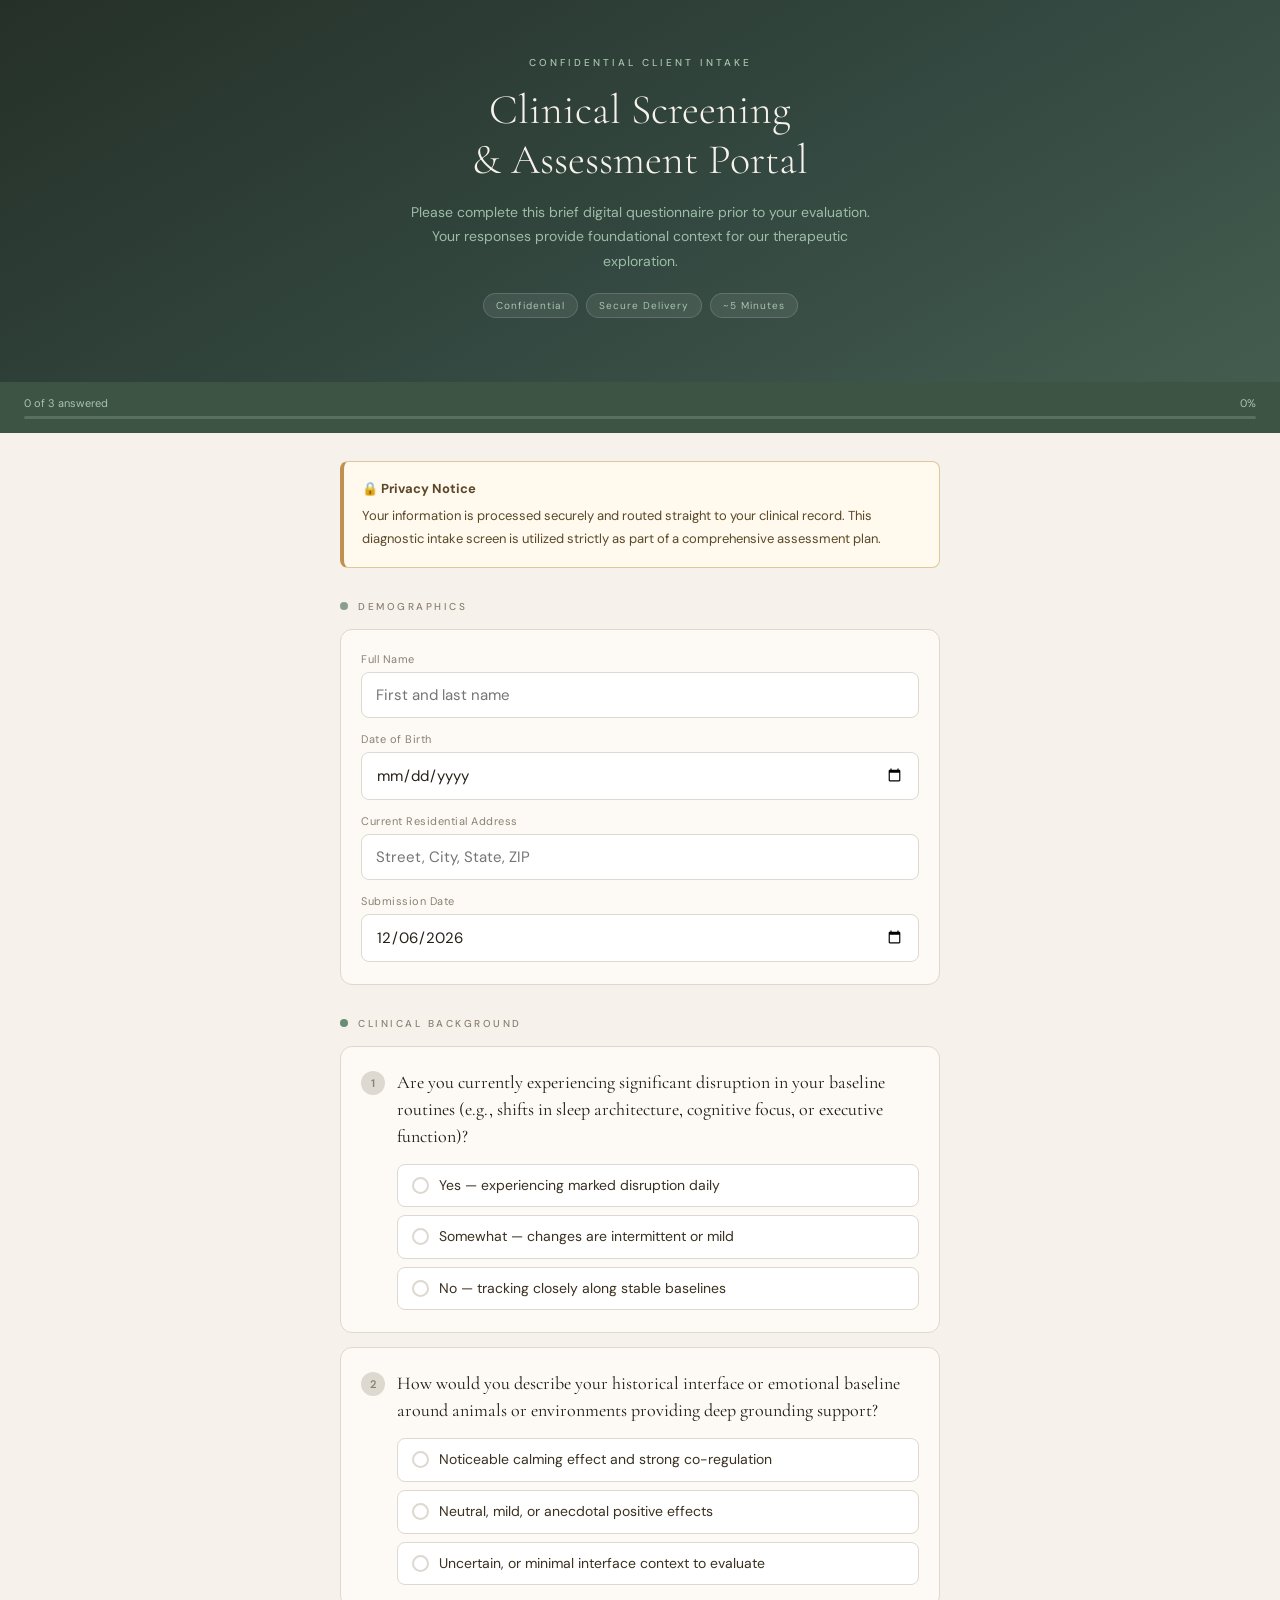
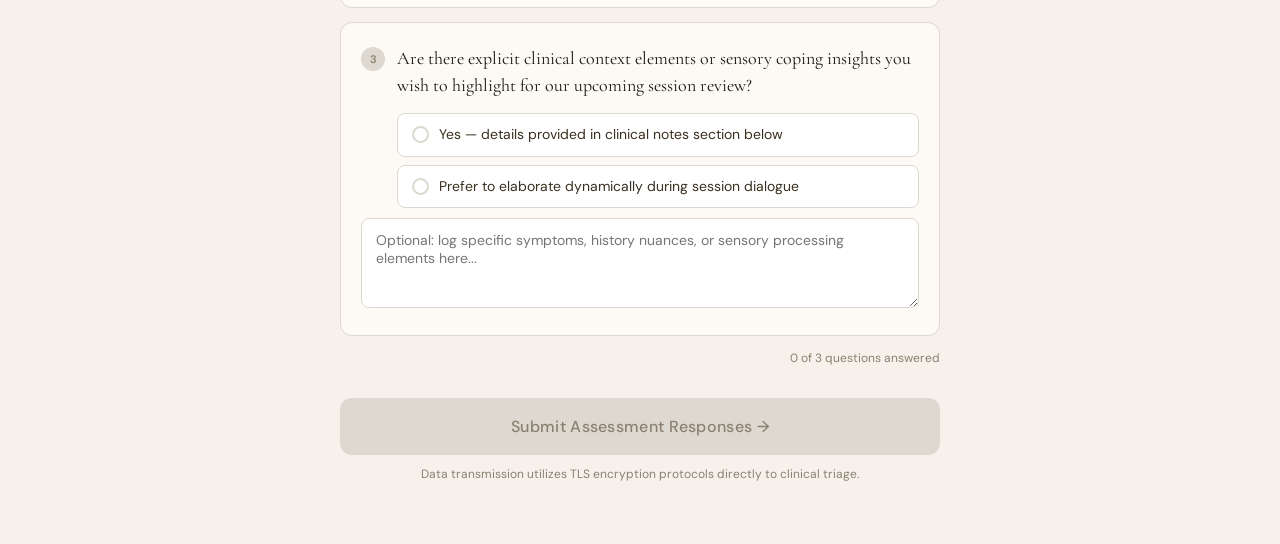
==== index.html @ 14ad2b31 "Rename esa-code.css to index.html" ====
<!DOCTYPE html>
<html lang="en">
<head>
<meta charset="UTF-8">
<meta name="viewport" content="width=device-width, initial-scale=1.0">
<title>Confidential Client Intake Assessment</title>
<link href="https://fonts.googleapis.com/css2?family=Cormorant+Garamond:ital,wght@0,300;0,400;0,600&family=DM+Sans:wght@300;400;500&display=swap" rel="stylesheet">
<style>
  :root {
    --sage: #5C7A65;
    --sage-dark: #253028;
    --sage-mid: #3D5445;
    --sage-light: #A8C4B0;
    --cream: #F6F1EB;
    --warm: #FDFAF6;
    --stone: #8A8070;
    --stone-light: #DDD8D0;
    --gold: #C09050;
    --error: #9B4040;
  }
  *, *::before, *::after { box-sizing: border-box; margin: 0; padding: 0; }

  body {
    font-family: 'DM Sans', system-ui, sans-serif;
    background: var(--cream);
    color: #252018;
    min-height: 100vh;
  }

  .hero {
    background: linear-gradient(150deg, var(--sage-dark) 0%, #334840 55%, #445C50 100%);
    padding: 56px 24px 64px;
    text-align: center;
    position: relative;
    overflow: hidden;
  }
  .hero-eyebrow {
    font-size: 10px; letter-spacing: 3px; text-transform: uppercase;
    color: var(--sage-light); margin-bottom: 16px; font-weight: 500;
  }
  .hero h1 {
    font-family: 'Cormorant Garamond', Georgia, serif;
    font-size: clamp(28px, 6vw, 42px); font-weight: 300;
    color: #F6F1EB; line-height: 1.2; margin-bottom: 14px;
  }
  .hero p {
    font-size: 14px; color: #9DBDA8; line-height: 1.75;
    max-width: 480px; margin: 0 auto 20px;
  }
  .hero-badges {
    display: flex; flex-wrap: wrap; gap: 8px; justify-content: center;
  }
  .hero-badge {
    background: rgba(255,255,255,0.08); border: 1px solid rgba(255,255,255,0.15);
    color: var(--sage-light); font-size: 10px; letter-spacing: 1px;
    padding: 5px 12px; border-radius: 20px;
  }

  .container { max-width: 640px; margin: 0 auto; padding: 0 20px 60px; }

  .progress-wrap {
    background: var(--sage-mid); padding: 14px 24px;
    position: sticky; top: 0; z-index: 50;
  }
  .progress-row { display: flex; justify-content: space-between; font-size: 11px; color: var(--sage-light); margin-bottom: 6px; }
  .progress-track { height: 3px; background: rgba(255,255,255,0.15); border-radius: 2px; overflow: hidden; }
  .progress-fill { height: 100%; background: var(--sage-light); border-radius: 2px; transition: width 0.5s cubic-bezier(.4,0,.2,1); }

  .notice {
    background: #FFF9EE; border: 1px solid #DEC898;
    border-left: 4px solid var(--gold);
    border-radius: 8px; padding: 16px 18px;
    margin: 28px 0 8px; font-size: 13px; color: #5A4828; line-height: 1.75;
  }
  .notice strong { display: block; margin-bottom: 4px; }

  .section-header {
    display: flex; align-items: center; gap: 10px;
    margin: 32px 0 16px;
  }
  .section-dot { width: 8px; height: 8px; border-radius: 50%; flex-shrink: 0; }
  .section-label {
    font-size: 10px; letter-spacing: 2.5px; text-transform: uppercase;
    color: var(--stone); font-weight: 500;
  }

  .q-card {
    background: var(--warm); border: 1px solid var(--stone-light);
    border-radius: 12px; padding: 22px 20px; margin-bottom: 14px;
    transition: border-color 0.2s;
  }
  .q-card.answered { border-color: #A8C4B0; }
  .q-num-row { display: flex; align-items: flex-start; gap: 12px; margin-bottom: 14px; }
  .q-num {
    width: 24px; height: 24px; border-radius: 50%;
    background: var(--stone-light); color: var(--stone);
    font-size: 11px; font-weight: 600;
    display: flex; align-items: center; justify-content: center; flex-shrink: 0;
    margin-top: 2px; transition: all 0.2s;
  }
  .q-card.answered .q-num { background: var(--sage); color: white; }
  .q-text {
    font-family: 'Cormorant Garamond', Georgia, serif;
    font-size: 18px; font-weight: 400; line-height: 1.5; color: #1A1A14;
  }
  .options { display: flex; flex-direction: column; gap: 8px; padding-left: 36px; }
  .opt-label {
    display: flex; align-items: flex-start; gap: 10px;
    padding: 11px 14px; border: 1.5px solid var(--stone-light);
    border-radius: 8px; cursor: pointer; background: white;
    font-size: 14px; line-height: 1.4; color: #3A3020;
    transition: all 0.15s;
  }
  .opt-label:hover { border-color: var(--sage); background: #EFF5F0; }
  .opt-label input[type=radio] { display: none; }
  .opt-label.selected { border-color: var(--sage); background: #EBF3EE; color: var(--sage-dark); font-weight: 500; }
  .opt-radio {
    width: 17px; height: 17px; border-radius: 50%;
    border: 2px solid var(--stone-light); flex-shrink: 0;
    margin-top: 1px; transition: all 0.15s;
  }
  .opt-label.selected .opt-radio { background: var(--sage); border-color: var(--sage); }

  .info-card {
    background: var(--warm); border: 1px solid var(--stone-light);
    border-radius: 12px; padding: 22px 20px; margin-bottom: 14px;
  }
  .field-label { font-size: 11px; color: var(--stone); letter-spacing: 0.5px; margin-bottom: 6px; display: block; }
  .field-input {
    width: 100%; padding: 12px 14px;
    border: 1.5px solid var(--stone-light); border-radius: 8px;
    font-size: 15px; font-family: 'DM Sans', sans-serif;
    background: white; color: #252018; outline: none;
    appearance: none; -webkit-appearance: none;
    margin-bottom: 14px;
  }
  .field-input:focus { border-color: var(--sage); }
  .field-input:last-child { margin-bottom: 0; }

  .submit-wrap { margin-top: 32px; }
  .btn-submit {
    width: 100%; padding: 18px;
    background: var(--sage-dark); color: #F6F1EB;
    border: none; border-radius: 12px;
    font-size: 16px; font-family: 'DM Sans', sans-serif;
    font-weight: 500; cursor: pointer; letter-spacing: 0.3px;
    transition: opacity 0.15s;
  }
  .btn-submit:hover:not(:disabled) { opacity: 0.9; }
  .btn-submit:disabled { background: var(--stone-light); color: var(--stone); cursor: default; }
  .submit-note { font-size: 12px; color: var(--stone); text-align: center; margin-top: 10px; line-height: 1.6; }

  #thank-you {
    display: none; text-align: center;
    padding: 80px 24px; max-width: 500px; margin: 0 auto;
  }
  .ty-icon { font-size: 52px; margin-bottom: 20px; }
  .ty-title {
    font-family: 'Cormorant Garamond', serif;
    font-size: 32px; font-weight: 300; color: var(--sage-dark); margin-bottom: 12px;
  }
  .ty-text { font-size: 15px; color: var(--stone); line-height: 1.75; }

  .val-msg { font-size: 12px; color: var(--error); margin-top: 8px; display: none; padding-left: 36px; }
  .answered-count {
    font-size: 12px; color: var(--stone); text-align: right;
    margin-bottom: 8px;
  }

  @media (max-width: 480px) {
    .hero { padding: 40px 20px 48px; }
    .q-text { font-size: 17px; }
  }
</style>
</head>
<body>

<div class="hero">
  <div class="hero-eyebrow">Confidential Client Intake</div>
  <h1>Clinical Screening<br>& Assessment Portal</h1>
  <p>Please complete this brief digital questionnaire prior to your evaluation. Your responses provide foundational context for our therapeutic exploration.</p>
  <div class="hero-badges">
    <span class="hero-badge">Confidential</span>
    <span class="hero-badge">Secure Delivery</span>
    <span class="hero-badge">~5 Minutes</span>
  </div>
</div>

<div class="progress-wrap">
  <div class="progress-row">
    <span id="prog-label">0 of 3 answered</span>
    <span id="prog-pct">0%</span>
  </div>
  <div class="progress-track"><div class="progress-fill" id="prog-fill" style="width:0%"></div></div>
</div>

<div class="container">

  <div class="notice">
    <strong>🔒 Privacy Notice</strong>
    Your information is processed securely and routed straight to your clinical record. This diagnostic intake screen is utilized strictly as part of a comprehensive assessment plan.
  </div>

  <!-- ACTION NEEDED: Replace the placeholder URL below with your actual Formspark or Web3Forms Endpoint -->
  <form id="assessment-form" action="https://submit-form.com/kGO7MlQA0" method="POST" novalidate>

    <!-- CLIENT INFO SECTION -->
    <div class="section-header">
      <div class="section-dot" style="background:#8A9E90;"></div>
      <div class="section-label">Demographics</div>
    </div>
    <div class="info-card">
      <label class="field-label">Full Name</label>
      <input class="field-input" type="text" name="client_name" placeholder="First and last name" required>
      
      <label class="field-label">Date of Birth</label>
      <input class="field-input" type="date" name="dob" required>
      
      <label class="field-label">Current Residential Address</label>
      <input class="field-input" type="text" name="client_address" placeholder="Street, City, State, ZIP" required>
      
      <label class="field-label">Submission Date</label>
      <input class="field-input" type="date" name="submission_date" id="form-date" required>
    </div>

    <!-- QUESTIONS -->
    <div class="section-header">
      <div class="section-dot" style="background:#6B8C75;"></div>
      <div class="section-label">Clinical Background</div>
    </div>

    <!-- Q1 -->
    <div class="q-card" id="qc-1">
      <div class="q-num-row">
        <div class="q-num">1</div>
        <div class="q-text">Are you currently experiencing significant disruption in your baseline routines (e.g., shifts in sleep architecture, cognitive focus, or executive function)?</div>
      </div>
      <div class="options">
        <label class="opt-label"><input type="radio" name="q1" value="Yes - Marked Disruption"> <span class="opt-radio"></span> Yes — experiencing marked disruption daily</label>
        <label class="opt-label"><input type="radio" name="q1" value="Somewhat - Intermittent"> <span class="opt-radio"></span> Somewhat — changes are intermittent or mild</label>
        <label class="opt-label"><input type="radio" name="q1" value="No - Stable Baseline"> <span class="opt-radio"></span> No — tracking closely along stable baselines</label>
      </div>
    </div>

    <!-- Q2 -->
    <div class="q-card" id="qc-2">
      <div class="q-num-row">
        <div class="q-num">2</div>
        <div class="q-text">How would you describe your historical interface or emotional baseline around animals or environments providing deep grounding support?</div>
      </div>
      <div class="options">
        <label class="opt-label"><input type="radio" name="q2" value="Strong Positive Co-regulation"> <span class="opt-radio"></span> Noticeable calming effect and strong co-regulation</label>
        <label class="opt-label"><input type="radio" name="q2" value="Neutral or Mild Effect"> <span class="opt-radio"></span> Neutral, mild, or anecdotal positive effects</label>
        <label class="opt-label"><input type="radio" name="q2" value="Uncertain or Minimal Context"> <span class="opt-radio"></span> Uncertain, or minimal interface context to evaluate</label>
      </div>
    </div>

    <!-- Q3 -->
    <div class="q-card" id="qc-3">
      <div class="q-num-row">
        <div class="q-num">3</div>
        <div class="q-text">Are there explicit clinical context elements or sensory coping insights you wish to highlight for our upcoming session review?</div>
      </div>
      <div class="options" style="padding-left:36px;">
        <label class="opt-label"><input type="radio" name="q3" value="Notes Provided"> <span class="opt-radio"></span> Yes — details provided in clinical notes section below</label>
        <label class="opt-label"><input type="radio" name="q3" value="Discuss in Session"> <span class="opt-radio"></span> Prefer to elaborate dynamically during session dialogue</label>
      </div>
      <textarea name="clinical_notes" placeholder="Optional: log specific symptoms, history nuances, or sensory processing elements here..." style="width:100%;margin-top:10px;padding:12px 14px;border:1.5px solid #DDD8D0;border-radius:8px;font-size:14px;font-family:'DM Sans',sans-serif;resize:vertical;min-height:90px;background:white;outline:none;"></textarea>
    </div>

    <!-- SUBMIT ACTIONS -->
    <div class="answered-count" id="answered-count">0 of 3 questions answered</div>
    <div class="submit-wrap">
      <button type="submit" class="btn-submit" id="btn-submit" disabled>Submit Assessment Responses →</button>
      <div class="submit-note">Data transmission utilizes TLS encryption protocols directly to clinical triage.</div>
    </div>

  </form>

  <div id="thank-you">
    <div class="ty-icon">🌿</div>
    <div class="ty-title">Assessment Submitted Successfully</div>
    <div class="ty-text">Thank you for completing this tracking module. Your metrics and structured descriptions have been routed securely. We will evaluate these markers alongside your broader clinical canvas in our upcoming encounter.</div>
  </div>

</div>

<script>
const totalQ = 3;

function countAnswered() {
  let n = 0;
  for (let i = 1; i <= totalQ; i++) {
    if (document.querySelector(`input[name="q${i}"]:checked`)) n++;
  }
  return n;
}

function updateProgress() {
  const n = countAnswered();
  const pct = Math.round((n / totalQ) * 100);
  document.getElementById('prog-label').textContent = `${n} of ${totalQ} answered`;
  document.getElementById('prog-pct').textContent = pct + '%';
  document.getElementById('prog-fill').style.width = pct + '%';
  document.getElementById('answered-count').textContent = `${n} of ${totalQ} items completed`;
  document.getElementById('btn-submit').disabled = n < totalQ;

  for (let i = 1; i <= totalQ; i++) {
    const checked = document.querySelector(`input[name="q${i}"]:checked`);
    const card = document.getElementById('qc-' + i);
    if (card) card.classList.toggle('answered', !!checked);
  }

  document.querySelectorAll('.opt-label').forEach(lbl => {
    const inp = lbl.querySelector('input[type=radio]');
    lbl.classList.toggle('selected', inp && inp.checked);
  });
}

document.querySelectorAll('input[type=radio]').forEach(r => {
  r.addEventListener('change', updateProgress);
});

document.getElementById('form-date').value = new Date().toISOString().split('T')[0];

document.getElementById('assessment-form').addEventListener('submit', async function(e) {
  e.preventDefault();
  const form = e.target;
  const btn = document.getElementById('btn-submit');
  
  btn.textContent = 'Transmitting securely...';
  btn.disabled = true;

  try {
    const response = await fetch(form.action, {
      method: 'POST',
      body: new FormData(form),
      headers: { 'Accept': 'application/json' }
    });

    if (response.ok) {
      form.style.display = 'none';
      document.querySelector('.progress-wrap').style.display = 'none';
      document.querySelector('.notice').style.display = 'none';
      document.getElementById('thank-you').style.display = 'block';
      window.scrollTo({ top: 0, behavior: 'smooth' });
    } else {
      alert('Transmission anomaly occurred. Please re-verify fields and attempt submit.');
      btn.textContent = 'Submit Assessment Responses →';
      btn.disabled = false;
    }
  } catch (err) {
    alert('Network connectivity drop encountered. Confirm secure connection before retrying.');
    btn.textContent = 'Submit Assessment Responses →';
    btn.disabled = false;
  }
});
</script>
</body>
</html>
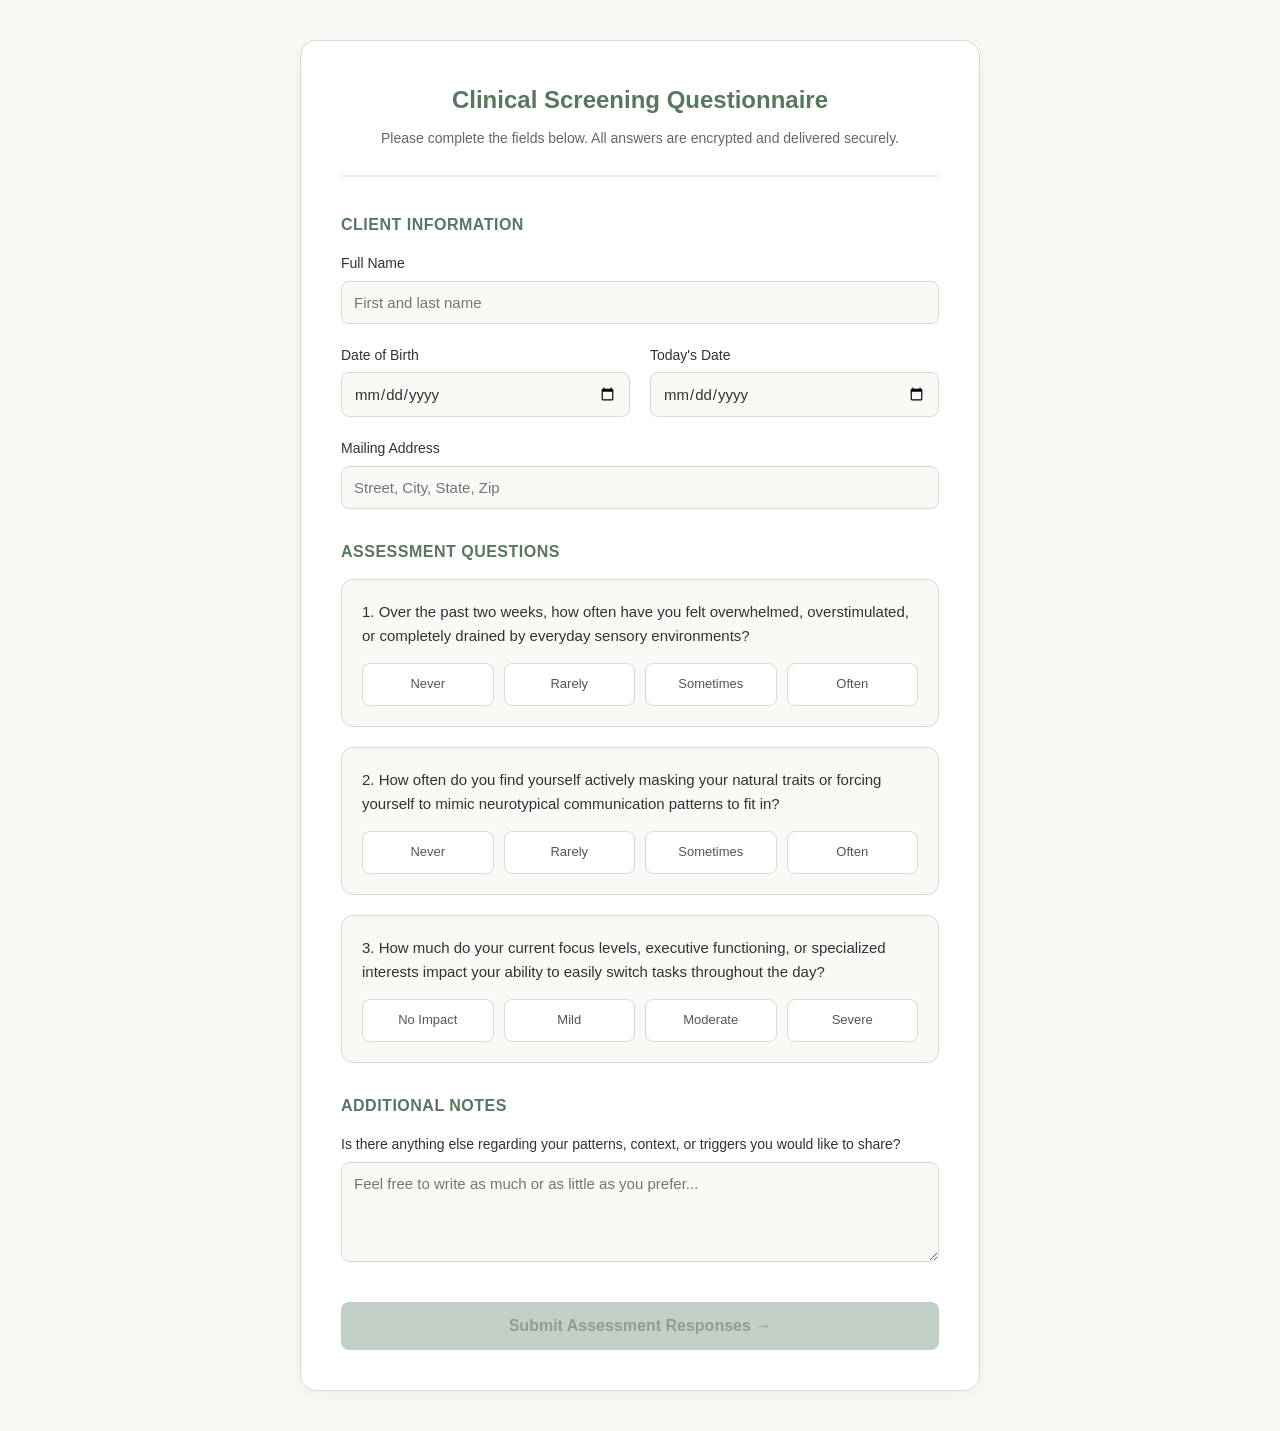
==== commit 4732524c: "Update index.html" ====
--- a/index.html
+++ b/index.html
@@ -1,360 +1,440 @@
 <!DOCTYPE html>
 <html lang="en">
 <head>
-<meta charset="UTF-8">
-<meta name="viewport" content="width=device-width, initial-scale=1.0">
-<title>Confidential Client Intake Assessment</title>
-<link href="https://fonts.googleapis.com/css2?family=Cormorant+Garamond:ital,wght@0,300;0,400;0,600&family=DM+Sans:wght@300;400;500&display=swap" rel="stylesheet">
-<style>
-  :root {
-    --sage: #5C7A65;
-    --sage-dark: #253028;
-    --sage-mid: #3D5445;
-    --sage-light: #A8C4B0;
-    --cream: #F6F1EB;
-    --warm: #FDFAF6;
-    --stone: #8A8070;
-    --stone-light: #DDD8D0;
-    --gold: #C09050;
-    --error: #9B4040;
-  }
-  *, *::before, *::after { box-sizing: border-box; margin: 0; padding: 0; }
-
-  body {
-    font-family: 'DM Sans', system-ui, sans-serif;
-    background: var(--cream);
-    color: #252018;
-    min-height: 100vh;
-  }
-
-  .hero {
-    background: linear-gradient(150deg, var(--sage-dark) 0%, #334840 55%, #445C50 100%);
-    padding: 56px 24px 64px;
-    text-align: center;
-    position: relative;
-    overflow: hidden;
-  }
-  .hero-eyebrow {
-    font-size: 10px; letter-spacing: 3px; text-transform: uppercase;
-    color: var(--sage-light); margin-bottom: 16px; font-weight: 500;
-  }
-  .hero h1 {
-    font-family: 'Cormorant Garamond', Georgia, serif;
-    font-size: clamp(28px, 6vw, 42px); font-weight: 300;
-    color: #F6F1EB; line-height: 1.2; margin-bottom: 14px;
-  }
-  .hero p {
-    font-size: 14px; color: #9DBDA8; line-height: 1.75;
-    max-width: 480px; margin: 0 auto 20px;
-  }
-  .hero-badges {
-    display: flex; flex-wrap: wrap; gap: 8px; justify-content: center;
-  }
-  .hero-badge {
-    background: rgba(255,255,255,0.08); border: 1px solid rgba(255,255,255,0.15);
-    color: var(--sage-light); font-size: 10px; letter-spacing: 1px;
-    padding: 5px 12px; border-radius: 20px;
-  }
-
-  .container { max-width: 640px; margin: 0 auto; padding: 0 20px 60px; }
-
-  .progress-wrap {
-    background: var(--sage-mid); padding: 14px 24px;
-    position: sticky; top: 0; z-index: 50;
-  }
-  .progress-row { display: flex; justify-content: space-between; font-size: 11px; color: var(--sage-light); margin-bottom: 6px; }
-  .progress-track { height: 3px; background: rgba(255,255,255,0.15); border-radius: 2px; overflow: hidden; }
-  .progress-fill { height: 100%; background: var(--sage-light); border-radius: 2px; transition: width 0.5s cubic-bezier(.4,0,.2,1); }
-
-  .notice {
-    background: #FFF9EE; border: 1px solid #DEC898;
-    border-left: 4px solid var(--gold);
-    border-radius: 8px; padding: 16px 18px;
-    margin: 28px 0 8px; font-size: 13px; color: #5A4828; line-height: 1.75;
-  }
-  .notice strong { display: block; margin-bottom: 4px; }
-
-  .section-header {
-    display: flex; align-items: center; gap: 10px;
-    margin: 32px 0 16px;
-  }
-  .section-dot { width: 8px; height: 8px; border-radius: 50%; flex-shrink: 0; }
-  .section-label {
-    font-size: 10px; letter-spacing: 2.5px; text-transform: uppercase;
-    color: var(--stone); font-weight: 500;
-  }
-
-  .q-card {
-    background: var(--warm); border: 1px solid var(--stone-light);
-    border-radius: 12px; padding: 22px 20px; margin-bottom: 14px;
-    transition: border-color 0.2s;
-  }
-  .q-card.answered { border-color: #A8C4B0; }
-  .q-num-row { display: flex; align-items: flex-start; gap: 12px; margin-bottom: 14px; }
-  .q-num {
-    width: 24px; height: 24px; border-radius: 50%;
-    background: var(--stone-light); color: var(--stone);
-    font-size: 11px; font-weight: 600;
-    display: flex; align-items: center; justify-content: center; flex-shrink: 0;
-    margin-top: 2px; transition: all 0.2s;
-  }
-  .q-card.answered .q-num { background: var(--sage); color: white; }
-  .q-text {
-    font-family: 'Cormorant Garamond', Georgia, serif;
-    font-size: 18px; font-weight: 400; line-height: 1.5; color: #1A1A14;
-  }
-  .options { display: flex; flex-direction: column; gap: 8px; padding-left: 36px; }
-  .opt-label {
-    display: flex; align-items: flex-start; gap: 10px;
-    padding: 11px 14px; border: 1.5px solid var(--stone-light);
-    border-radius: 8px; cursor: pointer; background: white;
-    font-size: 14px; line-height: 1.4; color: #3A3020;
-    transition: all 0.15s;
-  }
-  .opt-label:hover { border-color: var(--sage); background: #EFF5F0; }
-  .opt-label input[type=radio] { display: none; }
-  .opt-label.selected { border-color: var(--sage); background: #EBF3EE; color: var(--sage-dark); font-weight: 500; }
-  .opt-radio {
-    width: 17px; height: 17px; border-radius: 50%;
-    border: 2px solid var(--stone-light); flex-shrink: 0;
-    margin-top: 1px; transition: all 0.15s;
-  }
-  .opt-label.selected .opt-radio { background: var(--sage); border-color: var(--sage); }
-
-  .info-card {
-    background: var(--warm); border: 1px solid var(--stone-light);
-    border-radius: 12px; padding: 22px 20px; margin-bottom: 14px;
-  }
-  .field-label { font-size: 11px; color: var(--stone); letter-spacing: 0.5px; margin-bottom: 6px; display: block; }
-  .field-input {
-    width: 100%; padding: 12px 14px;
-    border: 1.5px solid var(--stone-light); border-radius: 8px;
-    font-size: 15px; font-family: 'DM Sans', sans-serif;
-    background: white; color: #252018; outline: none;
-    appearance: none; -webkit-appearance: none;
-    margin-bottom: 14px;
-  }
-  .field-input:focus { border-color: var(--sage); }
-  .field-input:last-child { margin-bottom: 0; }
-
-  .submit-wrap { margin-top: 32px; }
-  .btn-submit {
-    width: 100%; padding: 18px;
-    background: var(--sage-dark); color: #F6F1EB;
-    border: none; border-radius: 12px;
-    font-size: 16px; font-family: 'DM Sans', sans-serif;
-    font-weight: 500; cursor: pointer; letter-spacing: 0.3px;
-    transition: opacity 0.15s;
-  }
-  .btn-submit:hover:not(:disabled) { opacity: 0.9; }
-  .btn-submit:disabled { background: var(--stone-light); color: var(--stone); cursor: default; }
-  .submit-note { font-size: 12px; color: var(--stone); text-align: center; margin-top: 10px; line-height: 1.6; }
-
-  #thank-you {
-    display: none; text-align: center;
-    padding: 80px 24px; max-width: 500px; margin: 0 auto;
-  }
-  .ty-icon { font-size: 52px; margin-bottom: 20px; }
-  .ty-title {
-    font-family: 'Cormorant Garamond', serif;
-    font-size: 32px; font-weight: 300; color: var(--sage-dark); margin-bottom: 12px;
-  }
-  .ty-text { font-size: 15px; color: var(--stone); line-height: 1.75; }
-
-  .val-msg { font-size: 12px; color: var(--error); margin-top: 8px; display: none; padding-left: 36px; }
-  .answered-count {
-    font-size: 12px; color: var(--stone); text-align: right;
-    margin-bottom: 8px;
-  }
-
-  @media (max-width: 480px) {
-    .hero { padding: 40px 20px 48px; }
-    .q-text { font-size: 17px; }
-  }
-</style>
+    <meta charset="UTF-8">
+    <meta name="viewport" content="width=device-width, initial-scale=1.0">
+    <title>Clinical Screening Assessment</title>
+    <style>
+        /* Modern Neurodivergent-Affirming Design Palette */
+        :root {
+            --sage-green: #7D9D85;
+            --sage-dark: #5A7560;
+            --sage-light: #EBF0EC;
+            --cream-bg: #FAF9F5;
+            --charcoal: #2C3531;
+            --white: #FFFFFF;
+            --border-color: #D3DDD6;
+            --error-red: #BA4C4C;
+        }
+
+        * {
+            box-sizing: border-box;
+            margin: 0;
+            padding: 0;
+            font-family: -apple-system, BlinkMacSystemFont, "Segoe UI", Roboto, Helvetica, Arial, sans-serif;
+        }
+
+        body {
+            background-color: var(--cream-bg);
+            color: var(--charcoal);
+            line-height: 1.6;
+            padding: 40px 20px;
+            display: flex;
+            justify-content: center;
+            align-items: center;
+            min-height: 100vh;
+        }
+
+        .container {
+            max-width: 680px;
+            width: 100%;
+            background-color: var(--white);
+            padding: 40px;
+            border-radius: 16px;
+            box-shadow: 0 4px 20px rgba(90, 117, 96, 0.08);
+            border: 1px solid var(--border-color);
+        }
+
+        .header {
+            text-align: center;
+            margin-bottom: 35px;
+            border-bottom: 2px solid var(--sage-light);
+            padding-bottom: 25px;
+        }
+
+        .header h1 {
+            color: var(--sage-dark);
+            font-size: 24px;
+            font-weight: 600;
+            margin-bottom: 8px;
+        }
+
+        .header p {
+            color: #666;
+            font-size: 14px;
+        }
+
+        .form-section {
+            margin-bottom: 30px;
+        }
+
+        .form-section h2 {
+            font-size: 16px;
+            color: var(--sage-dark);
+            text-transform: uppercase;
+            letter-spacing: 0.5px;
+            margin-bottom: 15px;
+            font-weight: 600;
+        }
+
+        .grid-2 {
+            display: grid;
+            grid-template-columns: 1fr 1fr;
+            gap: 20px;
+        }
+
+        @media (max-width: 500px) {
+            .grid-2 {
+                grid-template-columns: 1fr;
+            }
+        }
+
+        .form-group {
+            margin-bottom: 20px;
+            display: flex;
+            flex-direction: column;
+        }
+
+        label {
+            font-size: 14px;
+            font-weight: 500;
+            margin-bottom: 6px;
+            color: var(--charcoal);
+        }
+
+        input[type="text"],
+        input[type="date"],
+        textarea {
+            width: 100%;
+            padding: 12px;
+            border: 1px solid var(--border-color);
+            border-radius: 8px;
+            font-size: 15px;
+            background-color: var(--cream-bg);
+            color: var(--charcoal);
+            transition: all 0.2s ease;
+        }
+
+        input:focus,
+        textarea:focus {
+            outline: none;
+            border-color: var(--sage-green);
+            background-color: var(--white);
+            box-shadow: 0 0 0 3px rgba(125, 157, 133, 0.15);
+        }
+
+        /* Likert Scale / Question Design */
+        .question-card {
+            background-color: var(--cream-bg);
+            padding: 20px;
+            border-radius: 12px;
+            border: 1px solid var(--border-color);
+            margin-bottom: 20px;
+        }
+
+        .question-text {
+            font-size: 15px;
+            font-weight: 500;
+            margin-bottom: 15px;
+            color: var(--charcoal);
+        }
+
+        .likert-options {
+            display: flex;
+            justify-content: space-between;
+            gap: 10px;
+        }
+
+        .likert-option {
+            flex: 1;
+            text-align: center;
+        }
+
+        .likert-option input[type="radio"] {
+            display: none;
+        }
+
+        .likert-option label {
+            display: block;
+            background-color: var(--white);
+            border: 1px solid var(--border-color);
+            padding: 10px 5px;
+            border-radius: 8px;
+            cursor: pointer;
+            font-size: 13px;
+            font-weight: 500;
+            transition: all 0.2s ease;
+            margin-bottom: 0;
+            color: #555;
+        }
+
+        .likert-option input[type="radio"]:checked + label {
+            background-color: var(--sage-green);
+            border-color: var(--sage-dark);
+            color: var(--white);
+            box-shadow: 0 2px 8px rgba(125, 157, 133, 0.3);
+        }
+
+        .likert-option label:hover {
+            border-color: var(--sage-green);
+            background-color: rgba(125, 157, 133, 0.05);
+        }
+
+        textarea {
+            resize: vertical;
+            min-height: 100px;
+        }
+
+        /* Submit Button Styling */
+        .btn-submit {
+            width: 100%;
+            background-color: var(--sage-green);
+            color: var(--white);
+            border: none;
+            padding: 15px;
+            border-radius: 8px;
+            font-size: 16px;
+            font-weight: 600;
+            cursor: pointer;
+            transition: all 0.2s ease;
+            margin-top: 10px;
+            box-shadow: 0 4px 12px rgba(125, 157, 133, 0.2);
+        }
+
+        .btn-submit:hover {
+            background-color: var(--sage-dark);
+            transform: translateY(-1px);
+            box-shadow: 0 6px 15px rgba(90, 117, 96, 0.3);
+        }
+
+        .btn-submit:disabled {
+            background-color: #C2CFC6;
+            color: #8E9E93;
+            cursor: not-allowed;
+            transform: none;
+            box-shadow: none;
+        }
+
+        /* Success Message Container */
+        #success-container {
+            display: none;
+            text-align: center;
+            padding: 40px 20px;
+        }
+
+        #success-container h2 {
+            color: var(--sage-dark);
+            font-size: 26px;
+            margin-bottom: 12px;
+        }
+
+        #success-container p {
+            color: #555;
+            font-size: 15px;
+        }
+    </style>
 </head>
 <body>
 
-<div class="hero">
-  <div class="hero-eyebrow">Confidential Client Intake</div>
-  <h1>Clinical Screening<br>& Assessment Portal</h1>
-  <p>Please complete this brief digital questionnaire prior to your evaluation. Your responses provide foundational context for our therapeutic exploration.</p>
-  <div class="hero-badges">
-    <span class="hero-badge">Confidential</span>
-    <span class="hero-badge">Secure Delivery</span>
-    <span class="hero-badge">~5 Minutes</span>
-  </div>
+<div class="container">
+    <!-- Main Form Element linked directly to Formspark -->
+    <form id="assessment-form" action="https://submit-form.com/kGO7MlQA0" method="POST" novalidate>
+        
+        <!-- Optional Formspark configuration features -->
+        <input type="hidden" name="_error_item_class" value="error" />
+
+        <div class="header">
+            <h1>Clinical Screening Questionnaire</h1>
+            <p>Please complete the fields below. All answers are encrypted and delivered securely.</p>
+        </div>
+
+        <!-- Section 1: Demographics -->
+        <div class="form-section">
+            <h2>Client Information</h2>
+            
+            <div class="form-group">
+                <label for="client_name">Full Name</label>
+                <input type="text" id="client_name" name="client_name" placeholder="First and last name" required>
+            </div>
+
+            <div class="grid-2">
+                <div class="form-group">
+                    <label for="dob">Date of Birth</label>
+                    <input type="date" id="dob" name="dob" required>
+                </div>
+                <div class="form-group">
+                    <label for="submission_date">Today's Date</label>
+                    <input type="date" id="submission_date" name="submission_date" required>
+                </div>
+            </div>
+
+            <div class="form-group">
+                <label for="client_address">Mailing Address</label>
+                <input type="text" id="client_address" name="client_address" placeholder="Street, City, State, Zip" required>
+            </div>
+        </div>
+
+        <!-- Section 2: Clinical Screening Questions -->
+        <div class="form-section">
+            <h2>Assessment Questions</h2>
+            
+            <!-- Question 1 -->
+            <div class="question-card">
+                <p class="question-text">1. Over the past two weeks, how often have you felt overwhelmed, overstimulated, or completely drained by everyday sensory environments?</p>
+                <div class="likert-options">
+                    <div class="likert-option">
+                        <input type="radio" id="q1-0" name="sensory_overwhelmed" value="0-Never" required>
+                        <label for="q1-0">Never</label>
+                    </div>
+                    <div class="likert-option">
+                        <input type="radio" id="q1-1" name="sensory_overwhelmed" value="1-Rarely">
+                        <label for="q1-1">Rarely</label>
+                    </div>
+                    <div class="likert-option">
+                        <input type="radio" id="q1-2" name="sensory_overwhelmed" value="2-Sometimes">
+                        <label for="q1-2">Sometimes</label>
+                    </div>
+                    <div class="likert-option">
+                        <input type="radio" id="q1-3" name="sensory_overwhelmed" value="3-Often">
+                        <label for="q1-3">Often</label>
+                    </div>
+                </div>
+            </div>
+
+            <!-- Question 2 -->
+            <div class="question-card">
+                <p class="question-text">2. How often do you find yourself actively masking your natural traits or forcing yourself to mimic neurotypical communication patterns to fit in?</p>
+                <div class="likert-options">
+                    <div class="likert-option">
+                        <input type="radio" id="q2-0" name="masking_frequency" value="0-Never" required>
+                        <label for="q2-0">Never</label>
+                    </div>
+                    <div class="likert-option">
+                        <input type="radio" id="q2-1" name="masking_frequency" value="1-Rarely">
+                        <label for="q2-1">Rarely</label>
+                    </div>
+                    <div class="likert-option">
+                        <input type="radio" id="q2-2" name="masking_frequency" value="2-Sometimes">
+                        <label for="q2-2">Sometimes</label>
+                    </div>
+                    <div class="likert-option">
+                        <input type="radio" id="q2-3" name="masking_frequency" value="3-Often">
+                        <label for="q2-3">Often</label>
+                    </div>
+                </div>
+            </div>
+
+            <!-- Question 3 -->
+            <div class="question-card">
+                <p class="question-text">3. How much do your current focus levels, executive functioning, or specialized interests impact your ability to easily switch tasks throughout the day?</p>
+                <div class="likert-options">
+                    <div class="likert-option">
+                        <input type="radio" id="q3-0" name="executive_impact" value="0-No Impact" required>
+                        <label for="q3-0">No Impact</label>
+                    </div>
+                    <div class="likert-option">
+                        <input type="radio" id="q3-1" name="executive_impact" value="1-Mild">
+                        <label for="q3-1">Mild</label>
+                    </div>
+                    <div class="likert-option">
+                        <input type="radio" id="q3-2" name="executive_impact" value="2-Moderate">
+                        <label for="q3-2">Moderate</label>
+                    </div>
+                    <div class="likert-option">
+                        <input type="radio" id="q3-3" name="executive_impact" value="3-Severe">
+                        <label for="q3-3">Severe</label>
+                    </div>
+                </div>
+            </div>
+        </div>
+
+        <!-- Section 3: Narrative Notes -->
+        <div class="form-section">
+            <h2>Additional Notes</h2>
+            <div class="form-group">
+                <label for="clinical_notes">Is there anything else regarding your patterns, context, or triggers you would like to share?</label>
+                <textarea id="clinical_notes" name="client_narrative_notes" placeholder="Feel free to write as much or as little as you prefer..."></textarea>
+            </div>
+        </div>
+
+        <!-- Submit Trigger -->
+        <button type="submit" class="btn-submit" id="btn-submit" disabled>Submit Assessment Responses →</button>
+    </form>
+
+    <!-- Visual confirmation layout swapped via script on click -->
+    <div id="success-container">
+        <h2>🌿 Assessment Submitted</h2>
+        <p>Your responses have been securely packaged and delivered directly to your provider. You may safely close this browser window.</p>
+    </div>
 </div>
 
-<div class="progress-wrap">
-  <div class="progress-row">
-    <span id="prog-label">0 of 3 answered</span>
-    <span id="prog-pct">0%</span>
-  </div>
-  <div class="progress-track"><div class="progress-fill" id="prog-fill" style="width:0%"></div></div>
-</div>
-
-<div class="container">
-
-  <div class="notice">
-    <strong>🔒 Privacy Notice</strong>
-    Your information is processed securely and routed straight to your clinical record. This diagnostic intake screen is utilized strictly as part of a comprehensive assessment plan.
-  </div>
-
-  <!-- ACTION NEEDED: Replace the placeholder URL below with your actual Formspark or Web3Forms Endpoint -->
-  <form id="assessment-form" action="https://submit-form.com/kGO7MlQA0" method="POST" novalidate>
-
-    <!-- CLIENT INFO SECTION -->
-    <div class="section-header">
-      <div class="section-dot" style="background:#8A9E90;"></div>
-      <div class="section-label">Demographics</div>
-    </div>
-    <div class="info-card">
-      <label class="field-label">Full Name</label>
-      <input class="field-input" type="text" name="client_name" placeholder="First and last name" required>
-      
-      <label class="field-label">Date of Birth</label>
-      <input class="field-input" type="date" name="dob" required>
-      
-      <label class="field-label">Current Residential Address</label>
-      <input class="field-input" type="text" name="client_address" placeholder="Street, City, State, ZIP" required>
-      
-      <label class="field-label">Submission Date</label>
-      <input class="field-input" type="date" name="submission_date" id="form-date" required>
-    </div>
-
-    <!-- QUESTIONS -->
-    <div class="section-header">
-      <div class="section-dot" style="background:#6B8C75;"></div>
-      <div class="section-label">Clinical Background</div>
-    </div>
-
-    <!-- Q1 -->
-    <div class="q-card" id="qc-1">
-      <div class="q-num-row">
-        <div class="q-num">1</div>
-        <div class="q-text">Are you currently experiencing significant disruption in your baseline routines (e.g., shifts in sleep architecture, cognitive focus, or executive function)?</div>
-      </div>
-      <div class="options">
-        <label class="opt-label"><input type="radio" name="q1" value="Yes - Marked Disruption"> <span class="opt-radio"></span> Yes — experiencing marked disruption daily</label>
-        <label class="opt-label"><input type="radio" name="q1" value="Somewhat - Intermittent"> <span class="opt-radio"></span> Somewhat — changes are intermittent or mild</label>
-        <label class="opt-label"><input type="radio" name="q1" value="No - Stable Baseline"> <span class="opt-radio"></span> No — tracking closely along stable baselines</label>
-      </div>
-    </div>
-
-    <!-- Q2 -->
-    <div class="q-card" id="qc-2">
-      <div class="q-num-row">
-        <div class="q-num">2</div>
-        <div class="q-text">How would you describe your historical interface or emotional baseline around animals or environments providing deep grounding support?</div>
-      </div>
-      <div class="options">
-        <label class="opt-label"><input type="radio" name="q2" value="Strong Positive Co-regulation"> <span class="opt-radio"></span> Noticeable calming effect and strong co-regulation</label>
-        <label class="opt-label"><input type="radio" name="q2" value="Neutral or Mild Effect"> <span class="opt-radio"></span> Neutral, mild, or anecdotal positive effects</label>
-        <label class="opt-label"><input type="radio" name="q2" value="Uncertain or Minimal Context"> <span class="opt-radio"></span> Uncertain, or minimal interface context to evaluate</label>
-      </div>
-    </div>
-
-    <!-- Q3 -->
-    <div class="q-card" id="qc-3">
-      <div class="q-num-row">
-        <div class="q-num">3</div>
-        <div class="q-text">Are there explicit clinical context elements or sensory coping insights you wish to highlight for our upcoming session review?</div>
-      </div>
-      <div class="options" style="padding-left:36px;">
-        <label class="opt-label"><input type="radio" name="q3" value="Notes Provided"> <span class="opt-radio"></span> Yes — details provided in clinical notes section below</label>
-        <label class="opt-label"><input type="radio" name="q3" value="Discuss in Session"> <span class="opt-radio"></span> Prefer to elaborate dynamically during session dialogue</label>
-      </div>
-      <textarea name="clinical_notes" placeholder="Optional: log specific symptoms, history nuances, or sensory processing elements here..." style="width:100%;margin-top:10px;padding:12px 14px;border:1.5px solid #DDD8D0;border-radius:8px;font-size:14px;font-family:'DM Sans',sans-serif;resize:vertical;min-height:90px;background:white;outline:none;"></textarea>
-    </div>
-
-    <!-- SUBMIT ACTIONS -->
-    <div class="answered-count" id="answered-count">0 of 3 questions answered</div>
-    <div class="submit-wrap">
-      <button type="submit" class="btn-submit" id="btn-submit" disabled>Submit Assessment Responses →</button>
-      <div class="submit-note">Data transmission utilizes TLS encryption protocols directly to clinical triage.</div>
-    </div>
-
-  </form>
-
-  <div id="thank-you">
-    <div class="ty-icon">🌿</div>
-    <div class="ty-title">Assessment Submitted Successfully</div>
-    <div class="ty-text">Thank you for completing this tracking module. Your metrics and structured descriptions have been routed securely. We will evaluate these markers alongside your broader clinical canvas in our upcoming encounter.</div>
-  </div>
-
-</div>
-
 <script>
-const totalQ = 3;
-
-function countAnswered() {
-  let n = 0;
-  for (let i = 1; i <= totalQ; i++) {
-    if (document.querySelector(`input[name="q${i}"]:checked`)) n++;
-  }
-  return n;
-}
-
-function updateProgress() {
-  const n = countAnswered();
-  const pct = Math.round((n / totalQ) * 100);
-  document.getElementById('prog-label').textContent = `${n} of ${totalQ} answered`;
-  document.getElementById('prog-pct').textContent = pct + '%';
-  document.getElementById('prog-fill').style.width = pct + '%';
-  document.getElementById('answered-count').textContent = `${n} of ${totalQ} items completed`;
-  document.getElementById('btn-submit').disabled = n < totalQ;
-
-  for (let i = 1; i <= totalQ; i++) {
-    const checked = document.querySelector(`input[name="q${i}"]:checked`);
-    const card = document.getElementById('qc-' + i);
-    if (card) card.classList.toggle('answered', !!checked);
-  }
-
-  document.querySelectorAll('.opt-label').forEach(lbl => {
-    const inp = lbl.querySelector('input[type=radio]');
-    lbl.classList.toggle('selected', inp && inp.checked);
-  });
-}
-
-document.querySelectorAll('input[type=radio]').forEach(r => {
-  r.addEventListener('change', updateProgress);
-});
-
-document.getElementById('form-date').value = new Date().toISOString().split('T')[0];
-
-document.getElementById('assessment-form').addEventListener('submit', async function(e) {
-  e.preventDefault();
-  const form = e.target;
-  const btn = document.getElementById('btn-submit');
-  
-  btn.textContent = 'Transmitting securely...';
-  btn.disabled = true;
-
-  try {
-    const response = await fetch(form.action, {
-      method: 'POST',
-      body: new FormData(form),
-      headers: { 'Accept': 'application/json' }
+    document.addEventListener('DOMContentLoaded', function() {
+        const form = document.getElementById('assessment-form');
+        const submitBtn = document.getElementById('btn-submit');
+        const successContainer = document.getElementById('success-container');
+        
+        // Form Validation Logic: Submitting requires all inputs and radio selections to be clicked
+        function validateForm() {
+            const requiredInputs = form.querySelectorAll('input[required]');
+            let allTextFilled = true;
+            
+            requiredInputs.forEach(input => {
+                if (input.type !== 'radio' && !input.value.trim()) {
+                    allTextFilled = false;
+                }
+            });
+
+            const radioGroups = ['sensory_overwhelmed', 'masking_frequency', 'executive_impact'];
+            let allRadiosSelected = true;
+
+            radioGroups.forEach(groupName => {
+                const checkedOption = form.querySelector(`input[name="${groupName}"]:checked`);
+                if (!checkedOption) {
+                    allRadiosSelected = false;
+                }
+            });
+
+            submitBtn.disabled = !(allTextFilled && allRadiosSelected);
+        }
+
+        form.addEventListener('input', validateForm);
+        form.addEventListener('change', validateForm);
+
+        // Smooth handling of asynchronous Formspark dispatch pipeline
+        form.addEventListener('submit', function(e) {
+            e.preventDefault();
+            submitBtn.disabled = true;
+            submitBtn.innerText = 'Encrypting & Sending...';
+
+            const formData = new FormData(form);
+
+            fetch(form.action, {
+                method: 'POST',
+                body: formData,
+                headers: {
+                    'Accept': 'application/json'
+                }
+            })
+            .then(response => {
+                if (response.ok) {
+                    form.style.display = 'none';
+                    successContainer.style.display = 'block';
+                    window.scrollTo({ top: 0, behavior: 'smooth' });
+                } else {
+                    alert('There was a slight error transmitting your form. Please verify connection and try again.');
+                    submitBtn.disabled = false;
+                    submitBtn.innerText = 'Submit Assessment Responses →';
+                }
+            })
+            .catch(error => {
+                alert('A network exception occurred. Please try again.');
+                submitBtn.disabled = false;
+                submitBtn.innerText = 'Submit Assessment Responses →';
+            });
+        });
     });
-
-    if (response.ok) {
-      form.style.display = 'none';
-      document.querySelector('.progress-wrap').style.display = 'none';
-      document.querySelector('.notice').style.display = 'none';
-      document.getElementById('thank-you').style.display = 'block';
-      window.scrollTo({ top: 0, behavior: 'smooth' });
-    } else {
-      alert('Transmission anomaly occurred. Please re-verify fields and attempt submit.');
-      btn.textContent = 'Submit Assessment Responses →';
-      btn.disabled = false;
-    }
-  } catch (err) {
-    alert('Network connectivity drop encountered. Confirm secure connection before retrying.');
-    btn.textContent = 'Submit Assessment Responses →';
-    btn.disabled = false;
-  }
-});
 </script>
+
 </body>
 </html>
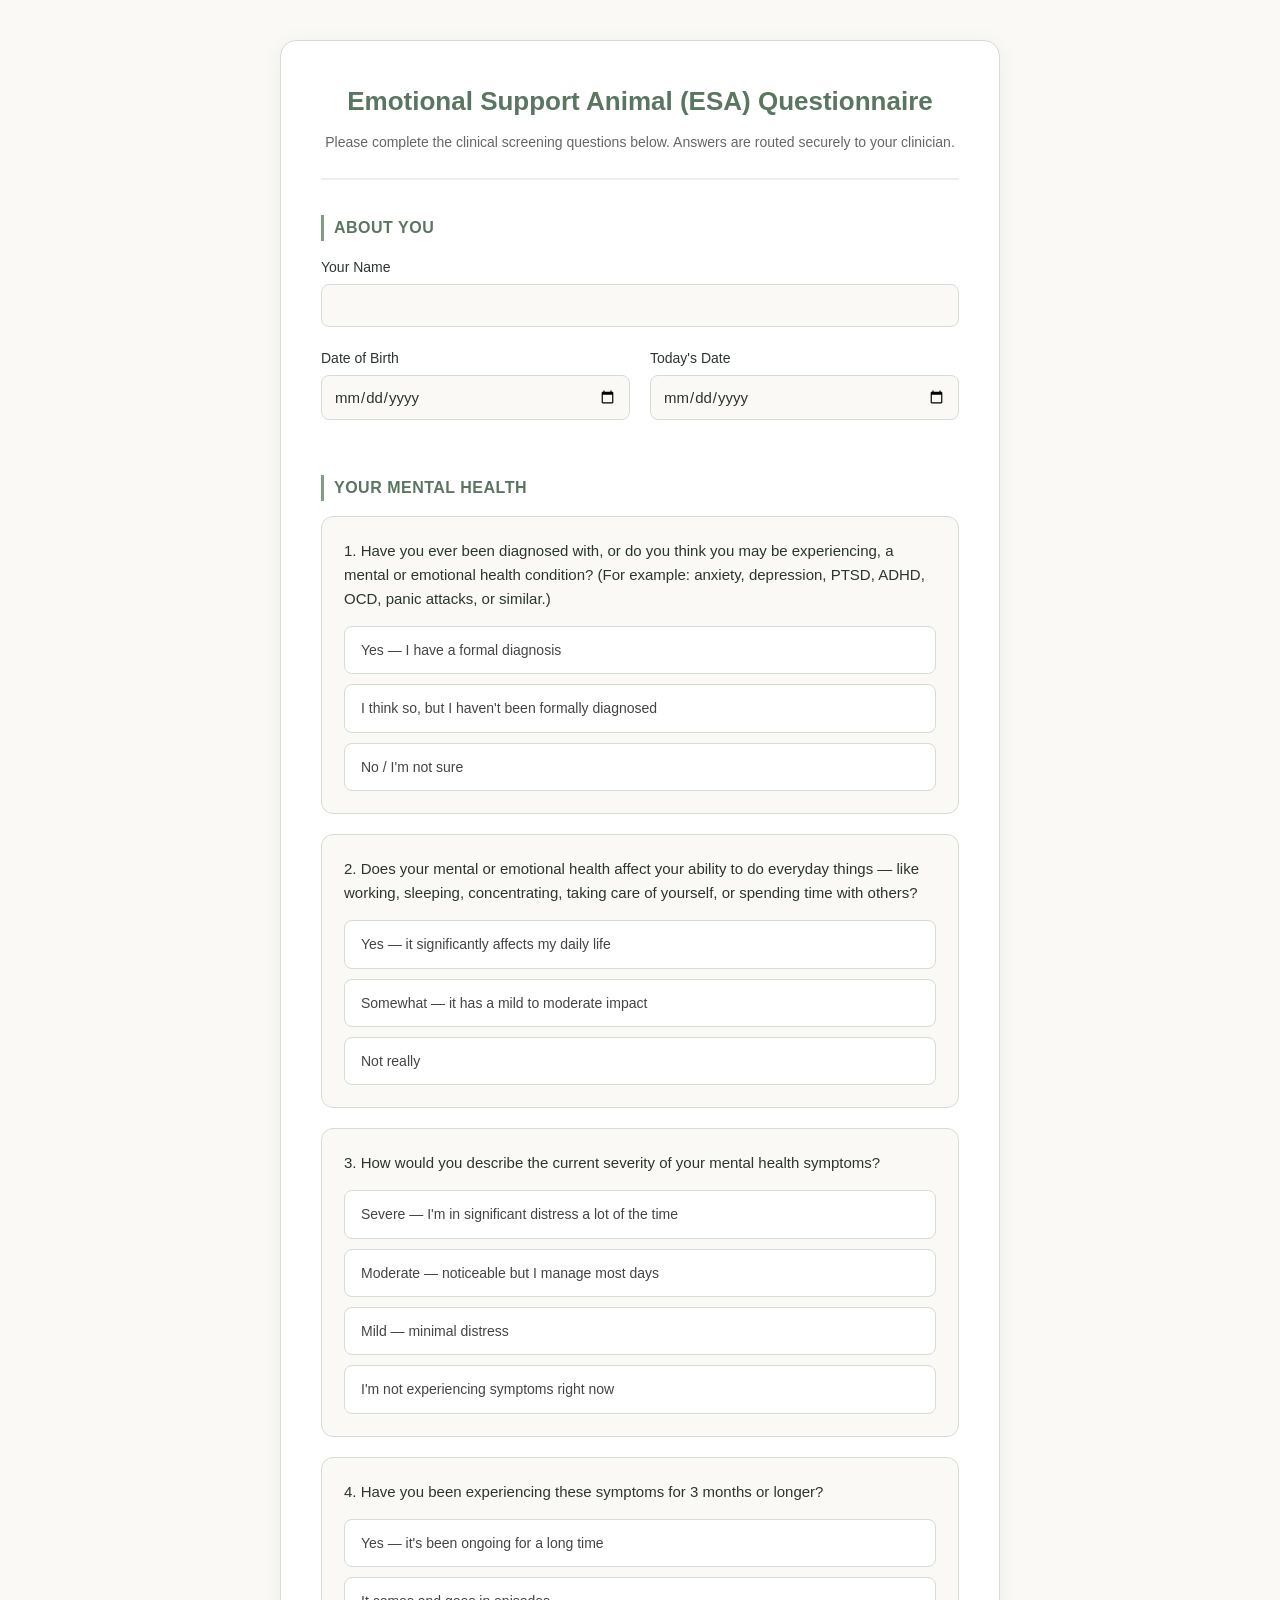
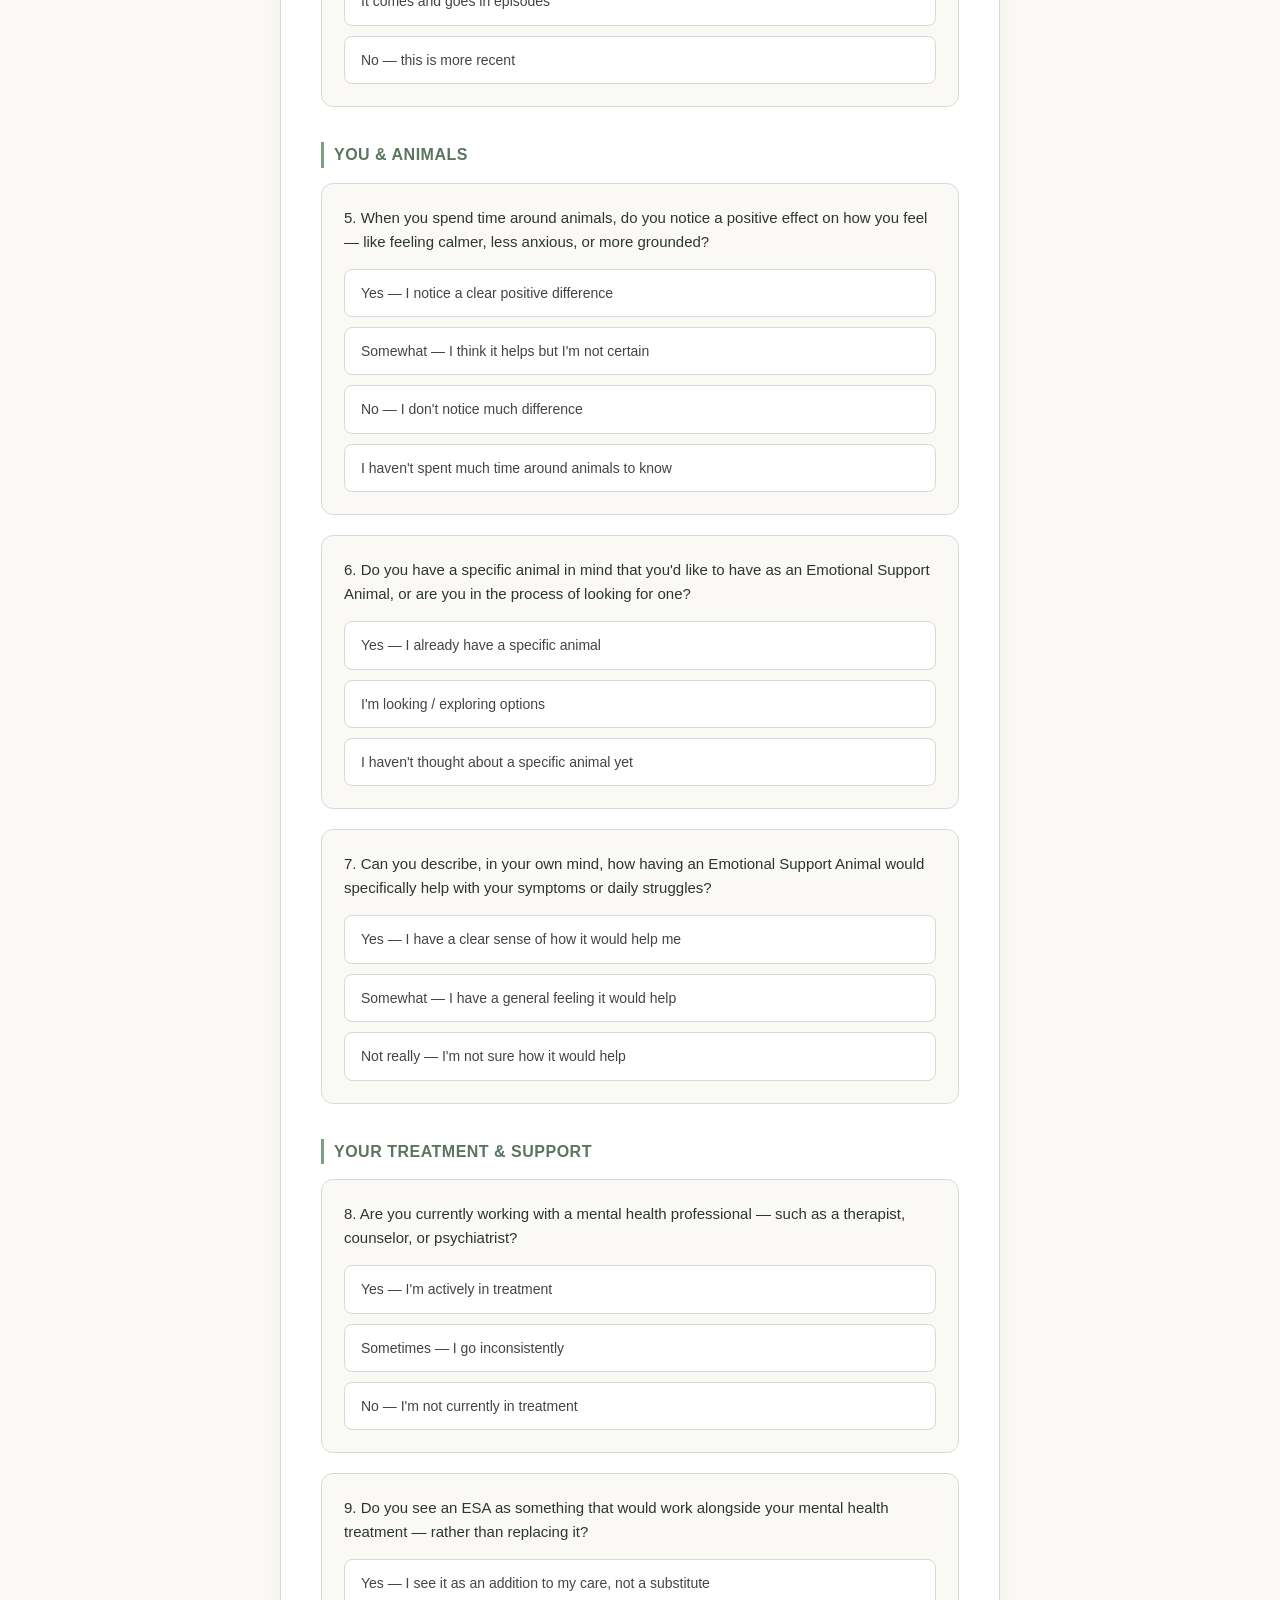
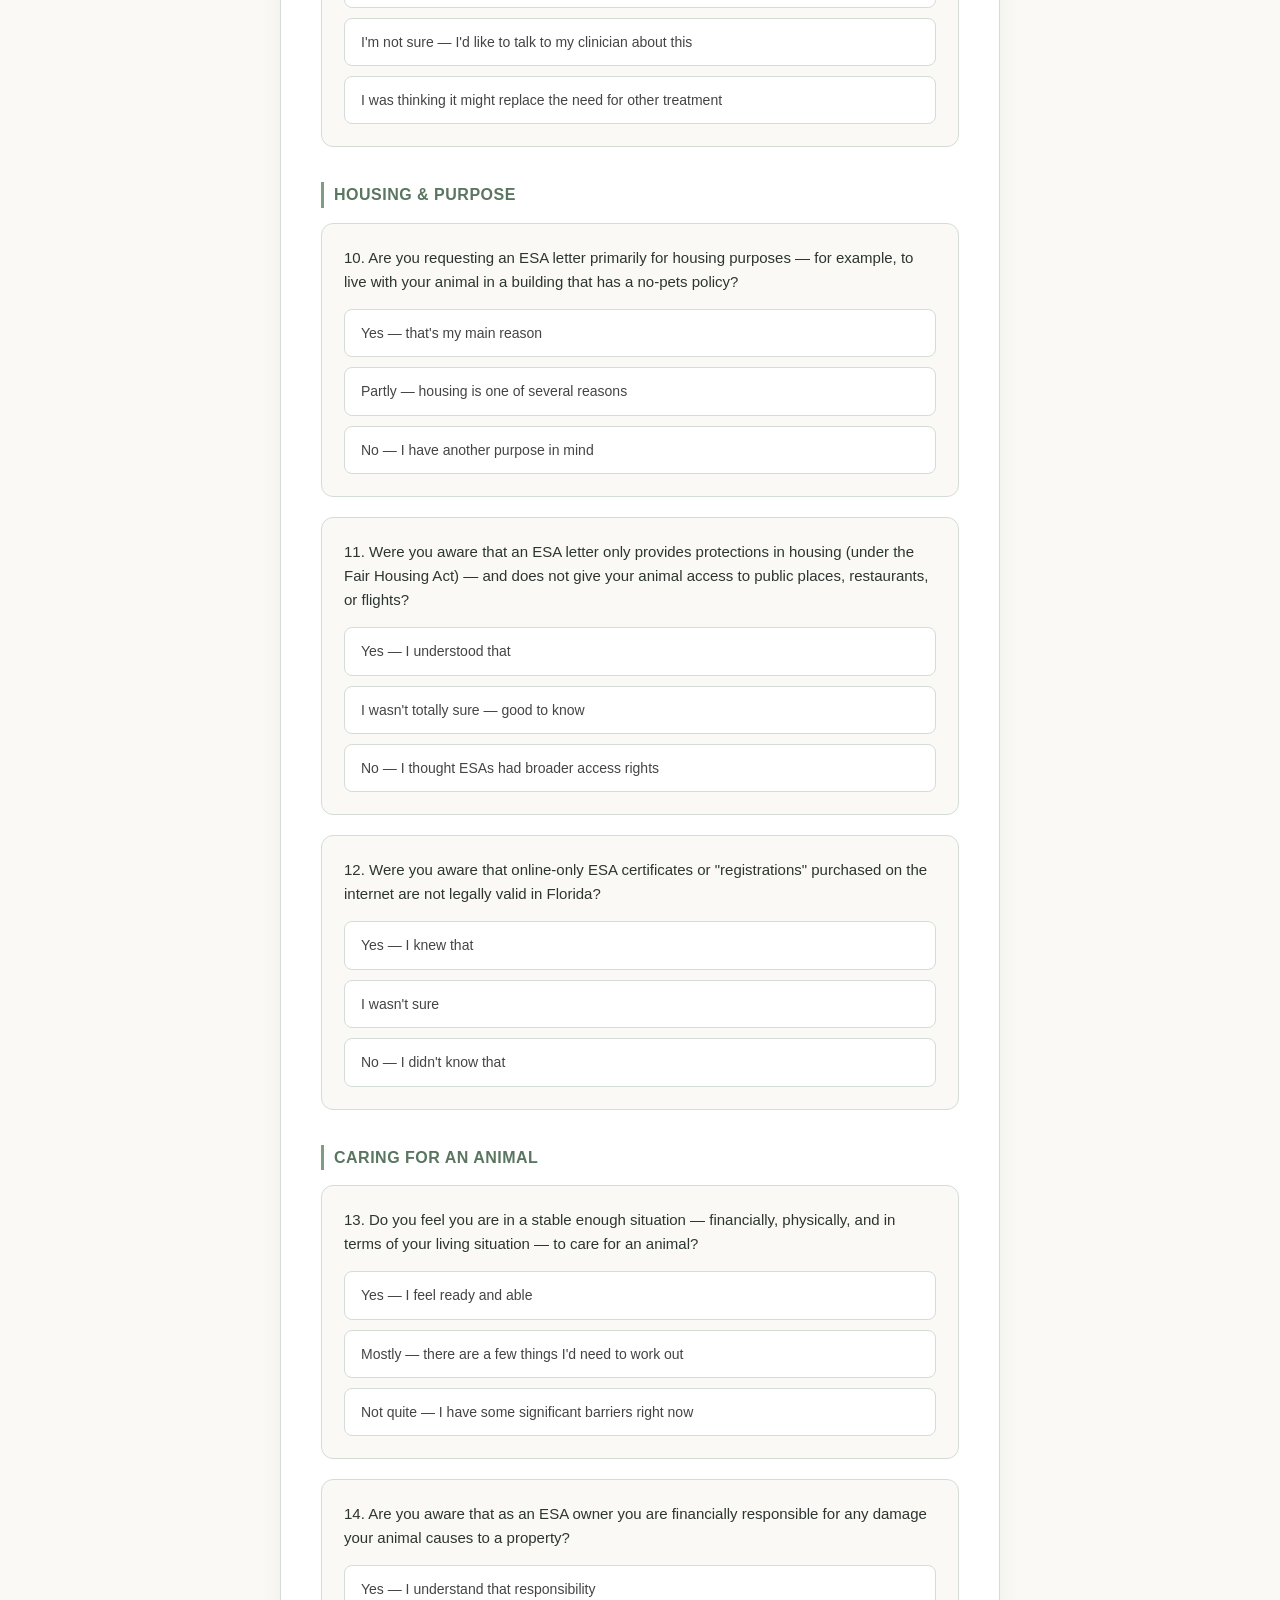
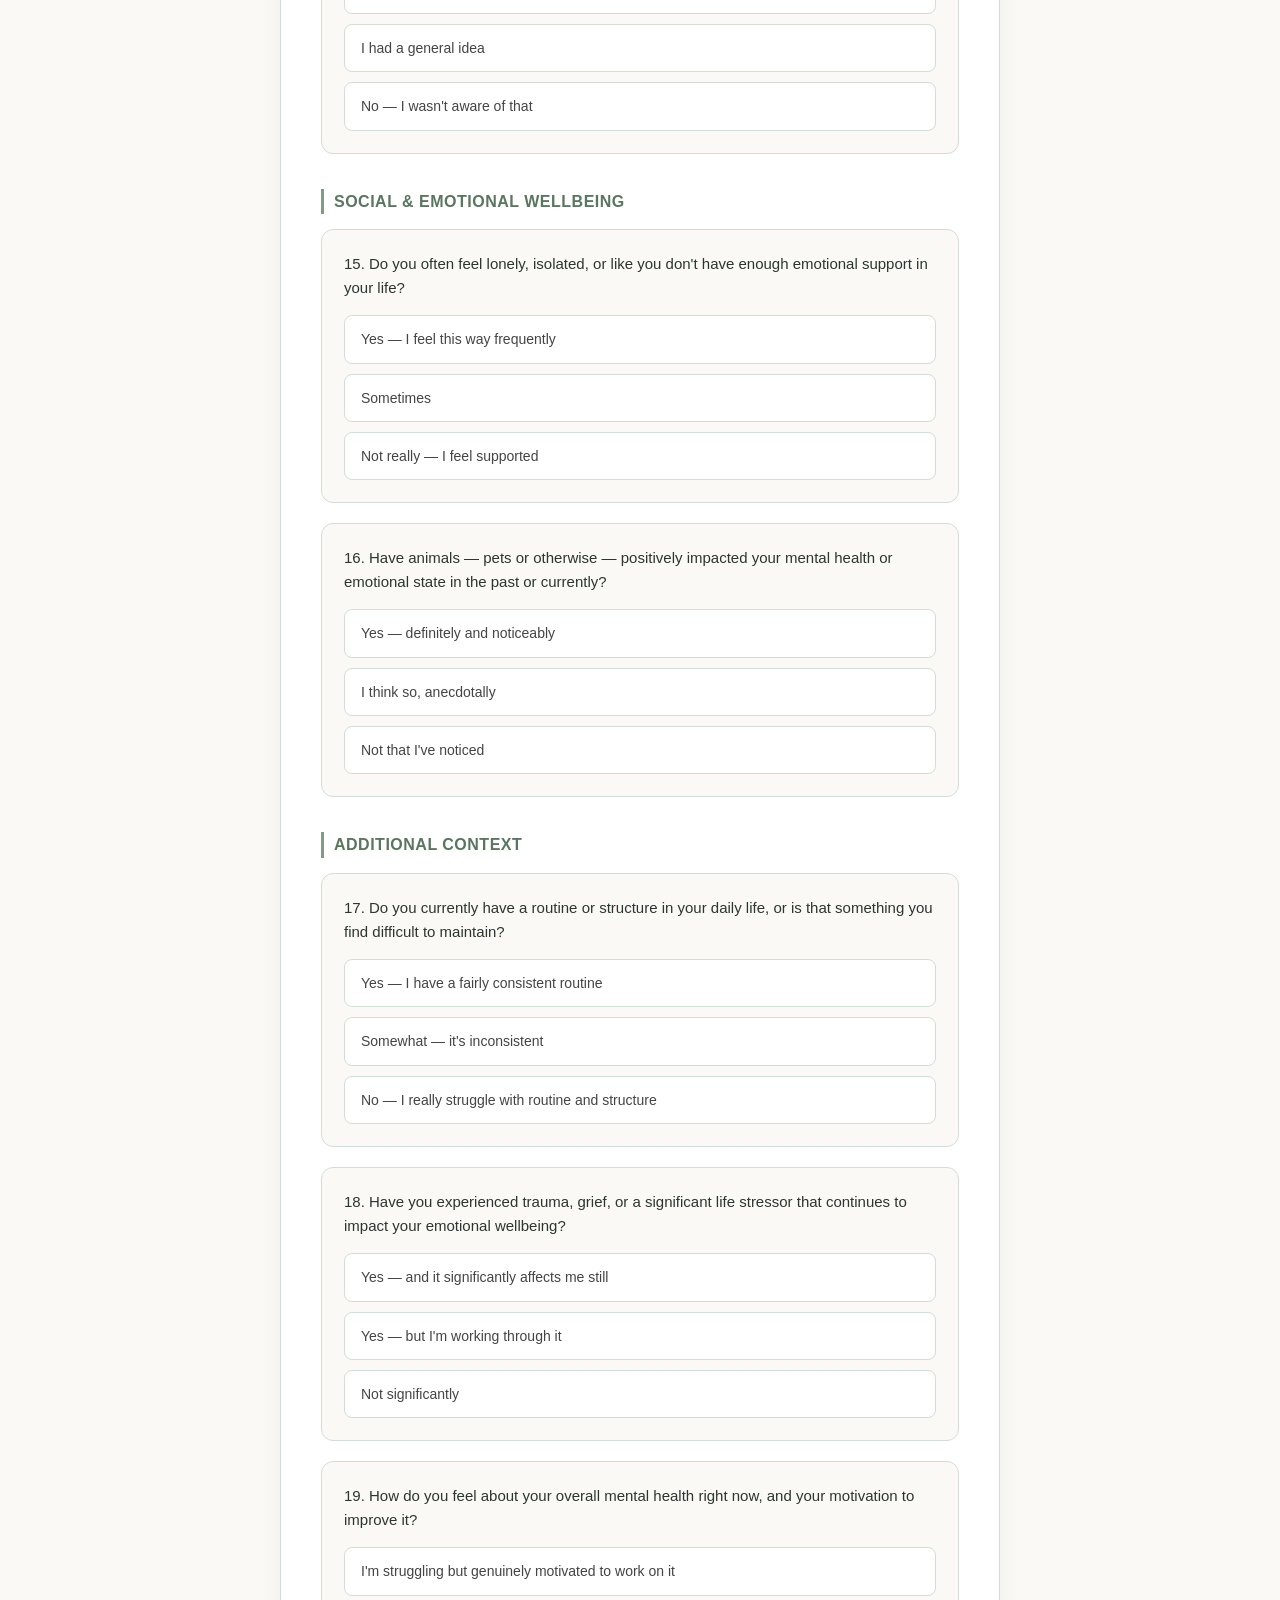
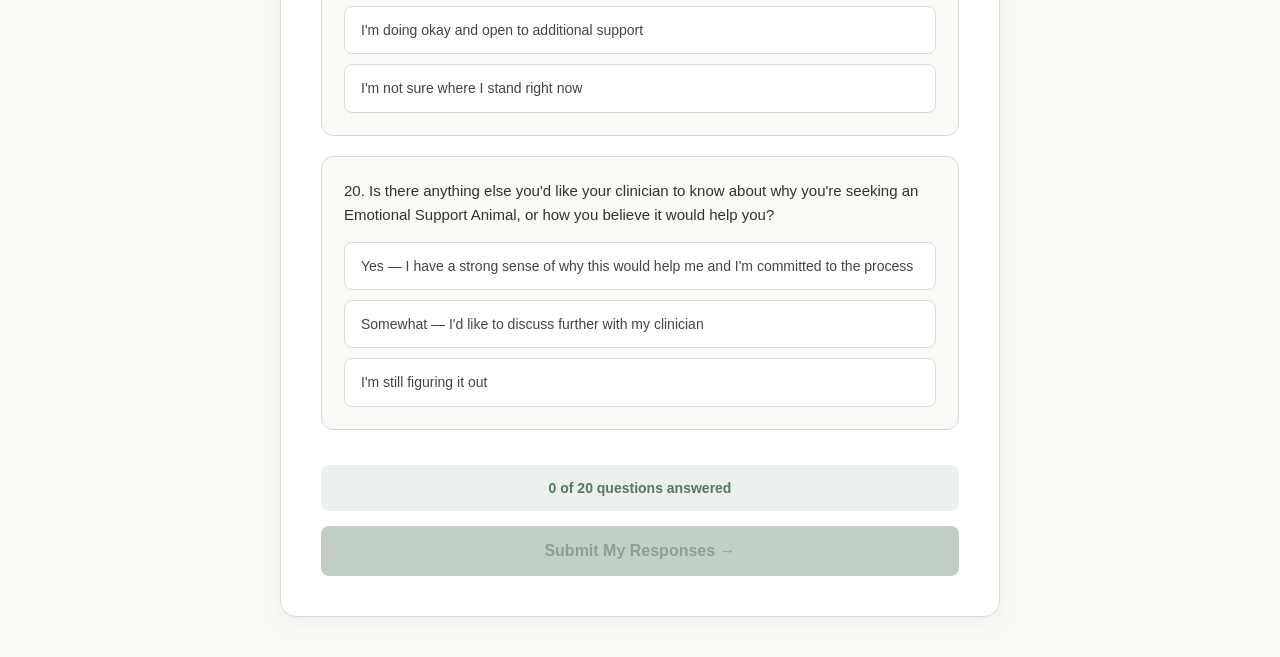
==== commit 84b9e540: "Update index.html" ====
--- a/index.html
+++ b/index.html
@@ -3,7 +3,7 @@
 <head>
     <meta charset="UTF-8">
     <meta name="viewport" content="width=device-width, initial-scale=1.0">
-    <title>Clinical Screening Assessment</title>
+    <title>ESA Screening Questionnaire</title>
     <style>
         /* Modern Neurodivergent-Affirming Design Palette */
         :root {
@@ -14,7 +14,6 @@
             --charcoal: #2C3531;
             --white: #FFFFFF;
             --border-color: #D3DDD6;
-            --error-red: #BA4C4C;
         }
 
         * {
@@ -36,7 +35,7 @@
         }
 
         .container {
-            max-width: 680px;
+            max-width: 720px;
             width: 100%;
             background-color: var(--white);
             padding: 40px;
@@ -54,7 +53,7 @@
 
         .header h1 {
             color: var(--sage-dark);
-            font-size: 24px;
+            font-size: 26px;
             font-weight: 600;
             margin-bottom: 8px;
         }
@@ -65,7 +64,7 @@
         }
 
         .form-section {
-            margin-bottom: 30px;
+            margin-bottom: 35px;
         }
 
         .form-section h2 {
@@ -75,6 +74,8 @@
             letter-spacing: 0.5px;
             margin-bottom: 15px;
             font-weight: 600;
+            border-left: 3px solid var(--sage-green);
+            padding-left: 10px;
         }
 
         .grid-2 {
@@ -95,7 +96,7 @@
             flex-direction: column;
         }
 
-        label {
+        label.field-label {
             font-size: 14px;
             font-weight: 500;
             margin-bottom: 6px;
@@ -103,8 +104,7 @@
         }
 
         input[type="text"],
-        input[type="date"],
-        textarea {
+        input[type="date"] {
             width: 100%;
             padding: 12px;
             border: 1px solid var(--border-color);
@@ -115,18 +115,17 @@
             transition: all 0.2s ease;
         }
 
-        input:focus,
-        textarea:focus {
+        input:focus {
             outline: none;
             border-color: var(--sage-green);
             background-color: var(--white);
             box-shadow: 0 0 0 3px rgba(125, 157, 133, 0.15);
         }
 
-        /* Likert Scale / Question Design */
+        /* Question Layout */
         .question-card {
             background-color: var(--cream-bg);
-            padding: 20px;
+            padding: 22px;
             border-radius: 12px;
             border: 1px solid var(--border-color);
             margin-bottom: 20px;
@@ -139,50 +138,58 @@
             color: var(--charcoal);
         }
 
-        .likert-options {
+        .options-vertical {
             display: flex;
-            justify-content: space-between;
+            flex-direction: column;
             gap: 10px;
         }
 
-        .likert-option {
-            flex: 1;
-            text-align: center;
-        }
-
-        .likert-option input[type="radio"] {
+        .option-item {
+            display: flex;
+            align-items: center;
+        }
+
+        .option-item input[type="radio"] {
             display: none;
         }
 
-        .likert-option label {
+        .option-item label {
             display: block;
+            width: 100%;
             background-color: var(--white);
             border: 1px solid var(--border-color);
-            padding: 10px 5px;
+            padding: 12px 16px;
             border-radius: 8px;
             cursor: pointer;
-            font-size: 13px;
-            font-weight: 500;
+            font-size: 14px;
+            font-weight: 400;
             transition: all 0.2s ease;
-            margin-bottom: 0;
-            color: #555;
-        }
-
-        .likert-option input[type="radio"]:checked + label {
+            color: #444;
+        }
+
+        .option-item input[type="radio"]:checked + label {
             background-color: var(--sage-green);
             border-color: var(--sage-dark);
             color: var(--white);
-            box-shadow: 0 2px 8px rgba(125, 157, 133, 0.3);
-        }
-
-        .likert-option label:hover {
+            font-weight: 500;
+            box-shadow: 0 2px 6px rgba(125, 157, 133, 0.2);
+        }
+
+        .option-item label:hover {
             border-color: var(--sage-green);
-            background-color: rgba(125, 157, 133, 0.05);
-        }
-
-        textarea {
-            resize: vertical;
-            min-height: 100px;
+            background-color: rgba(125, 157, 133, 0.04);
+        }
+
+        /* Tracker and Sticky Bottom Bar */
+        .tracker-bar {
+            background-color: var(--sage-light);
+            color: var(--sage-dark);
+            text-align: center;
+            padding: 12px;
+            font-weight: 600;
+            font-size: 14px;
+            border-radius: 8px;
+            margin-bottom: 15px;
         }
 
         /* Submit Button Styling */
@@ -191,13 +198,12 @@
             background-color: var(--sage-green);
             color: var(--white);
             border: none;
-            padding: 15px;
+            padding: 16px;
             border-radius: 8px;
             font-size: 16px;
             font-weight: 600;
             cursor: pointer;
             transition: all 0.2s ease;
-            margin-top: 10px;
             box-shadow: 0 4px 12px rgba(125, 157, 133, 0.2);
         }
 
@@ -237,131 +243,277 @@
 <body>
 
 <div class="container">
-    <!-- Main Form Element linked directly to Formspark -->
     <form id="assessment-form" action="https://submit-form.com/kGO7MlQA0" method="POST" novalidate>
         
-        <!-- Optional Formspark configuration features -->
-        <input type="hidden" name="_error_item_class" value="error" />
-
         <div class="header">
-            <h1>Clinical Screening Questionnaire</h1>
-            <p>Please complete the fields below. All answers are encrypted and delivered securely.</p>
-        </div>
-
-        <!-- Section 1: Demographics -->
-        <div class="form-section">
-            <h2>Client Information</h2>
+            <h1>Emotional Support Animal (ESA) Questionnaire</h1>
+            <p>Please complete the clinical screening questions below. Answers are routed securely to your clinician.</p>
+        </div>
+
+        <!-- Section: About You -->
+        <div class="form-section">
+            <h2>About You</h2>
             
             <div class="form-group">
-                <label for="client_name">Full Name</label>
-                <input type="text" id="client_name" name="client_name" placeholder="First and last name" required>
+                <label class="field-label" for="client_name">Your Name</label>
+                <input type="text" id="client_name" name="client_name" required>
             </div>
 
             <div class="grid-2">
                 <div class="form-group">
-                    <label for="dob">Date of Birth</label>
+                    <label class="field-label" for="dob">Date of Birth</label>
                     <input type="date" id="dob" name="dob" required>
                 </div>
                 <div class="form-group">
-                    <label for="submission_date">Today's Date</label>
+                    <label class="field-label" for="submission_date">Today's Date</label>
                     <input type="date" id="submission_date" name="submission_date" required>
                 </div>
             </div>
-
-            <div class="form-group">
-                <label for="client_address">Mailing Address</label>
-                <input type="text" id="client_address" name="client_address" placeholder="Street, City, State, Zip" required>
-            </div>
-        </div>
-
-        <!-- Section 2: Clinical Screening Questions -->
-        <div class="form-section">
-            <h2>Assessment Questions</h2>
-            
-            <!-- Question 1 -->
-            <div class="question-card">
-                <p class="question-text">1. Over the past two weeks, how often have you felt overwhelmed, overstimulated, or completely drained by everyday sensory environments?</p>
-                <div class="likert-options">
-                    <div class="likert-option">
-                        <input type="radio" id="q1-0" name="sensory_overwhelmed" value="0-Never" required>
-                        <label for="q1-0">Never</label>
-                    </div>
-                    <div class="likert-option">
-                        <input type="radio" id="q1-1" name="sensory_overwhelmed" value="1-Rarely">
-                        <label for="q1-1">Rarely</label>
-                    </div>
-                    <div class="likert-option">
-                        <input type="radio" id="q1-2" name="sensory_overwhelmed" value="2-Sometimes">
-                        <label for="q1-2">Sometimes</label>
-                    </div>
-                    <div class="likert-option">
-                        <input type="radio" id="q1-3" name="sensory_overwhelmed" value="3-Often">
-                        <label for="q1-3">Often</label>
-                    </div>
-                </div>
-            </div>
-
-            <!-- Question 2 -->
-            <div class="question-card">
-                <p class="question-text">2. How often do you find yourself actively masking your natural traits or forcing yourself to mimic neurotypical communication patterns to fit in?</p>
-                <div class="likert-options">
-                    <div class="likert-option">
-                        <input type="radio" id="q2-0" name="masking_frequency" value="0-Never" required>
-                        <label for="q2-0">Never</label>
-                    </div>
-                    <div class="likert-option">
-                        <input type="radio" id="q2-1" name="masking_frequency" value="1-Rarely">
-                        <label for="q2-1">Rarely</label>
-                    </div>
-                    <div class="likert-option">
-                        <input type="radio" id="q2-2" name="masking_frequency" value="2-Sometimes">
-                        <label for="q2-2">Sometimes</label>
-                    </div>
-                    <div class="likert-option">
-                        <input type="radio" id="q2-3" name="masking_frequency" value="3-Often">
-                        <label for="q2-3">Often</label>
-                    </div>
-                </div>
-            </div>
-
-            <!-- Question 3 -->
-            <div class="question-card">
-                <p class="question-text">3. How much do your current focus levels, executive functioning, or specialized interests impact your ability to easily switch tasks throughout the day?</p>
-                <div class="likert-options">
-                    <div class="likert-option">
-                        <input type="radio" id="q3-0" name="executive_impact" value="0-No Impact" required>
-                        <label for="q3-0">No Impact</label>
-                    </div>
-                    <div class="likert-option">
-                        <input type="radio" id="q3-1" name="executive_impact" value="1-Mild">
-                        <label for="q3-1">Mild</label>
-                    </div>
-                    <div class="likert-option">
-                        <input type="radio" id="q3-2" name="executive_impact" value="2-Moderate">
-                        <label for="q3-2">Moderate</label>
-                    </div>
-                    <div class="likert-option">
-                        <input type="radio" id="q3-3" name="executive_impact" value="3-Severe">
-                        <label for="q3-3">Severe</label>
-                    </div>
-                </div>
-            </div>
-        </div>
-
-        <!-- Section 3: Narrative Notes -->
-        <div class="form-section">
-            <h2>Additional Notes</h2>
-            <div class="form-group">
-                <label for="clinical_notes">Is there anything else regarding your patterns, context, or triggers you would like to share?</label>
-                <textarea id="clinical_notes" name="client_narrative_notes" placeholder="Feel free to write as much or as little as you prefer..."></textarea>
-            </div>
-        </div>
-
-        <!-- Submit Trigger -->
-        <button type="submit" class="btn-submit" id="btn-submit" disabled>Submit Assessment Responses →</button>
+        </div>
+
+        <!-- Section: Your Mental Health -->
+        <div class="form-section">
+            <h2>Your Mental Health</h2>
+            
+            <!-- Q1 -->
+            <div class="question-card">
+                <p class="question-text">1. Have you ever been diagnosed with, or do you think you may be experiencing, a mental or emotional health condition? (For example: anxiety, depression, PTSD, ADHD, OCD, panic attacks, or similar.)</p>
+                <div class="options-vertical">
+                    <div class="option-item"><input type="radio" id="q1-a" name="q1_mh_condition" value="Formal diagnosis" required><label for="q1-a">Yes — I have a formal diagnosis</label></div>
+                    <div class="option-item"><input type="radio" id="q1-b" name="q1_mh_condition" value="Think so, undiagnosed"><label for="q1-b">I think so, but I haven't been formally diagnosed</label></div>
+                    <div class="option-item"><input type="radio" id="q1-c" name="q1_mh_condition" value="No / Not sure"><label for="q1-c">No / I'm not sure</label></div>
+                </div>
+            </div>
+
+            <!-- Q2 -->
+            <div class="question-card">
+                <p class="question-text">2. Does your mental or emotional health affect your ability to do everyday things — like working, sleeping, concentrating, taking care of yourself, or spending time with others?</p>
+                <div class="options-vertical">
+                    <div class="option-item"><input type="radio" id="q2-a" name="q2_daily_impact" value="Significant impact" required><label for="q2-a">Yes — it significantly affects my daily life</label></div>
+                    <div class="option-item"><input type="radio" id="q2-b" name="q2_daily_impact" value="Mild/Moderate impact"><label for="q2-b">Somewhat — it has a mild to moderate impact</label></div>
+                    <div class="option-item"><input type="radio" id="q2-c" name="q2_daily_impact" value="Not really"><label for="q2-c">Not really</label></div>
+                </div>
+            </div>
+
+            <!-- Q3 -->
+            <div class="question-card">
+                <p class="question-text">3. How would you describe the current severity of your mental health symptoms?</p>
+                <div class="options-vertical">
+                    <div class="option-item"><input type="radio" id="q3-a" name="q3_severity" value="Severe" required><label for="q3-a">Severe — I'm in significant distress a lot of the time</label></div>
+                    <div class="option-item"><input type="radio" id="q3-b" name="q3_severity" value="Moderate"><label for="q3-b">Moderate — noticeable but I manage most days</label></div>
+                    <div class="option-item"><input type="radio" id="q3-c" name="q3_severity" value="Mild"><label for="q3-c">Mild — minimal distress</label></div>
+                    <div class="option-item"><input type="radio" id="q3-d" name="q3_severity" value="No symptoms"><label for="q3-d">I'm not experiencing symptoms right now</label></div>
+                </div>
+            </div>
+
+            <!-- Q4 -->
+            <div class="question-card">
+                <p class="question-text">4. Have you been experiencing these symptoms for 3 months or longer?</p>
+                <div class="options-vertical">
+                    <div class="option-item"><input type="radio" id="q4-a" name="q4_duration" value="Ongoing long time" required><label for="q4-a">Yes — it's been ongoing for a long time</label></div>
+                    <div class="option-item"><input type="radio" id="q4-b" name="q4_duration" value="Comes and goes"><label for="q4-b">It comes and goes in episodes</label></div>
+                    <div class="option-item"><input type="radio" id="q4-c" name="q4_duration" value="Recent"><label for="q4-c">No — this is more recent</label></div>
+                </div>
+            </div>
+        </div>
+
+        <!-- Section: You & Animals -->
+        <div class="form-section">
+            <h2>You & Animals</h2>
+            
+            <!-- Q5 -->
+            <div class="question-card">
+                <p class="question-text">5. When you spend time around animals, do you notice a positive effect on how you feel — like feeling calmer, less anxious, or more grounded?</p>
+                <div class="options-vertical">
+                    <div class="option-item"><input type="radio" id="q5-a" name="q5_animal_effect" value="Clear positive difference" required><label for="q5-a">Yes — I notice a clear positive difference</label></div>
+                    <div class="option-item"><input type="radio" id="q5-b" name="q5_animal_effect" value="Uncertain help"><label for="q5-b">Somewhat — I think it helps but I'm not certain</label></div>
+                    <div class="option-item"><input type="radio" id="q5-c" name="q5_animal_effect" value="No difference"><label for="q5-c">No — I don't notice much difference</label></div>
+                    <div class="option-item"><input type="radio" id="q5-d" name="q5_animal_effect" value="Not enough exposure"><label for="q5-d">I haven't spent much time around animals to know</label></div>
+                </div>
+            </div>
+
+            <!-- Q6 -->
+            <div class="question-card">
+                <p class="question-text">6. Do you have a specific animal in mind that you'd like to have as an Emotional Support Animal, or are you in the process of looking for one?</p>
+                <div class="options-vertical">
+                    <div class="option-item"><input type="radio" id="q6-a" name="q6_specific_animal" value="Already have specific animal" required><label for="q6-a">Yes — I already have a specific animal</label></div>
+                    <div class="option-item"><input type="radio" id="q6-b" name="q6_specific_animal" value="Looking/exploring"><label for="q6-b">I'm looking / exploring options</label></div>
+                    <div class="option-item"><input type="radio" id="q6-c" name="q6_specific_animal" value="Not thought yet"><label for="q6-c">I haven't thought about a specific animal yet</label></div>
+                </div>
+            </div>
+
+            <!-- Q7 -->
+            <div class="question-card">
+                <p class="question-text">7. Can you describe, in your own mind, how having an Emotional Support Animal would specifically help with your symptoms or daily struggles?</p>
+                <div class="options-vertical">
+                    <div class="option-item"><input type="radio" id="q7-a" name="q7_how_it_helps" value="Clear sense of help" required><label for="q7-a">Yes — I have a clear sense of how it would help me</label></div>
+                    <div class="option-item"><input type="radio" id="q7-b" name="q7_how_it_helps" value="General feeling"><label for="q7-b">Somewhat — I have a general feeling it would help</label></div>
+                    <div class="option-item"><input type="radio" id="q7-c" name="q7_how_it_helps" value="Not sure"><label for="q7-c">Not really — I'm not sure how it would help</label></div>
+                </div>
+            </div>
+        </div>
+
+        <!-- Section: Your Treatment & Support -->
+        <div class="form-section">
+            <h2>Your Treatment & Support</h2>
+            
+            <!-- Q8 -->
+            <div class="question-card">
+                <p class="question-text">8. Are you currently working with a mental health professional — such as a therapist, counselor, or psychiatrist?</p>
+                <div class="options-vertical">
+                    <div class="option-item"><input type="radio" id="q8-a" name="q8_current_pro" value="Actively in treatment" required><label for="q8-a">Yes — I'm actively in treatment</label></div>
+                    <div class="option-item"><input type="radio" id="q8-b" name="q8_current_pro" value="Inconsistent treatment"><label for="q8-b">Sometimes — I go inconsistently</label></div>
+                    <div class="option-item"><input type="radio" id="q8-c" name="q8_current_pro" value="Not in treatment"><label for="q8-c">No — I'm not currently in treatment</label></div>
+                </div>
+            </div>
+
+            <!-- Q9 -->
+            <div class="question-card">
+                <p class="question-text">9. Do you see an ESA as something that would work alongside your mental health treatment — rather than replacing it?</p>
+                <div class="options-vertical">
+                    <div class="option-item"><input type="radio" id="q9-a" name="q9_alongside_treatment" value="Addition, not substitute" required><label for="q9-a">Yes — I see it as an addition to my care, not a substitute</label></div>
+                    <div class="option-item"><input type="radio" id="q9-b" name="q9_alongside_treatment" value="Want to discuss with clinician"><label for="q9-b">I'm not sure — I'd like to talk to my clinician about this</label></div>
+                    <div class="option-item"><input type="radio" id="q9-c" name="q9_alongside_treatment" value="Might replace treatment"><label for="q9-c">I was thinking it might replace the need for other treatment</label></div>
+                </div>
+            </div>
+        </div>
+
+        <!-- Section: Housing & Purpose -->
+        <div class="form-section">
+            <h2>Housing & Purpose</h2>
+            
+            <!-- Q10 -->
+            <div class="question-card">
+                <p class="question-text">10. Are you requesting an ESA letter primarily for housing purposes — for example, to live with your animal in a building that has a no-pets policy?</p>
+                <div class="options-vertical">
+                    <div class="option-item"><input type="radio" id="q10-a" name="q10_housing_primary" value="Main reason" required><label for="q10-a">Yes — that's my main reason</label></div>
+                    <div class="option-item"><input type="radio" id="q10-b" name="q10_housing_primary" value="One of several reasons"><label for="q10-b">Partly — housing is one of several reasons</label></div>
+                    <div class="option-item"><input type="radio" id="q10-c" name="q10_housing_primary" value="Another purpose"><label for="q10-c">No — I have another purpose in mind</label></div>
+                </div>
+            </div>
+
+            <!-- Q11 -->
+            <div class="question-card">
+                <p class="question-text">11. Were you aware that an ESA letter only provides protections in housing (under the Fair Housing Act) — and does not give your animal access to public places, restaurants, or flights?</p>
+                <div class="options-vertical">
+                    <div class="option-item"><input type="radio" id="q11-a" name="q11_rights_awareness" value="Understood housing only" required><label for="q11-a">Yes — I understood that</label></div>
+                    <div class="option-item"><input type="radio" id="q11-b" name="q11_rights_awareness" value="Not totally sure"><label for="q11-b">I wasn't totally sure — good to know</label></div>
+                    <div class="option-item"><input type="radio" id="q11-c" name="q11_rights_awareness" value="Thought broader access"><label for="q11-c">No — I thought ESAs had broader access rights</label></div>
+                </div>
+            </div>
+
+            <!-- Q12 -->
+            <div class="question-card">
+                <p class="question-text">12. Were you aware that online-only ESA certificates or "registrations" purchased on the internet are not legally valid in Florida?</p>
+                <div class="options-vertical">
+                    <div class="option-item"><input type="radio" id="q12-a" name="q12_florida_law" value="Knew invalid online" required><label for="q12-a">Yes — I knew that</label></div>
+                    <div class="option-item"><input type="radio" id="q12-b" name="q12_florida_law" value="Was not sure"><label for="q12-b">I wasn't sure</label></div>
+                    <div class="option-item"><input type="radio" id="q12-c" name="q12_florida_law" value="Did not know"><label for="q12-c">No — I didn't know that</label></div>
+                </div>
+            </div>
+        </div>
+
+        <!-- Section: Caring for an Animal -->
+        <div class="form-section">
+            <h2>Caring for an Animal</h2>
+            
+            <!-- Q13 -->
+            <div class="question-card">
+                <p class="question-text">13. Do you feel you are in a stable enough situation — financially, physically, and in terms of your living situation — to care for an animal?</p>
+                <div class="options-vertical">
+                    <div class="option-item"><input type="radio" id="q13-a" name="q13_care_stability" value="Ready and able" required><label for="q13-a">Yes — I feel ready and able</label></div>
+                    <div class="option-item"><input type="radio" id="q13-b" name="q13_care_stability" value="Mostly, some quirks"><label for="q13-b">Mostly — there are a few things I'd need to work out</label></div>
+                    <div class="option-item"><input type="radio" id="q13-c" name="q13_care_stability" value="Significant barriers"><label for="q13-c">Not quite — I have some significant barriers right now</label></div>
+                </div>
+            </div>
+
+            <!-- Q14 -->
+            <div class="question-card">
+                <p class="question-text">14. Are you aware that as an ESA owner you are financially responsible for any damage your animal causes to a property?</p>
+                <div class="options-vertical">
+                    <div class="option-item"><input type="radio" id="q14-a" name="q14_damage_liability" value="Understand responsibility" required><label for="q14-a">Yes — I understand that responsibility</label></div>
+                    <div class="option-item"><input type="radio" id="q14-b" name="q14_damage_liability" value="General idea"><label for="q14-b">I had a general idea</label></div>
+                    <div class="option-item"><input type="radio" id="q14-c" name="q14_damage_liability" value="Not aware"><label for="q14-c">No — I wasn't aware of that</label></div>
+                </div>
+            </div>
+        </div>
+
+        <!-- Section: Social & Emotional Wellbeing -->
+        <div class="form-section">
+            <h2>Social & Emotional Wellbeing</h2>
+            
+            <!-- Q15 -->
+            <div class="question-card">
+                <p class="question-text">15. Do you often feel lonely, isolated, or like you don't have enough emotional support in your life?</p>
+                <div class="options-vertical">
+                    <div class="option-item"><input type="radio" id="q15-a" name="q15_loneliness" value="Frequently" required><label for="q15-a">Yes — I feel this way frequently</label></div>
+                    <div class="option-item"><input type="radio" id="q15-b" name="q15_loneliness" value="Sometimes"><label for="q15-b">Sometimes</label></div>
+                    <div class="option-item"><input type="radio" id="q15-c" name="q15_loneliness" value="Feel supported"><label for="q15-c">Not really — I feel supported</label></div>
+                </div>
+            </div>
+
+            <!-- Q16 -->
+            <div class="question-card">
+                <p class="question-text">16. Have animals — pets or otherwise — positively impacted your mental health or emotional state in the past or currently?</p>
+                <div class="options-vertical">
+                    <div class="option-item"><input type="radio" id="q16-a" name="q16_past_impact" value="Definitely noticeable" required><label for="q16-a">Yes — definitely and noticeably</label></div>
+                    <div class="option-item"><input type="radio" id="q16-b" name="q16_past_impact" value="Anecdotally think so"><label for="q16-b">I think so, anecdotally</label></div>
+                    <div class="option-item"><input type="radio" id="q16-c" name="q16_past_impact" value="Not noticed"><label for="q16-c">Not that I've noticed</label></div>
+                </div>
+            </div>
+        </div>
+
+        <!-- Section: Additional Context -->
+        <div class="form-section">
+            <h2>Additional Context</h2>
+            
+            <!-- Q17 -->
+            <div class="question-card">
+                <p class="question-text">17. Do you currently have a routine or structure in your daily life, or is that something you find difficult to maintain?</p>
+                <div class="options-vertical">
+                    <div class="option-item"><input type="radio" id="q17-a" name="q17_routine_structure" value="Consistent routine" required><label for="q17-a">Yes — I have a fairly consistent routine</label></div>
+                    <div class="option-item"><input type="radio" id="q17-b" name="q17_routine_structure" value="Inconsistent"><label for="q17-b">Somewhat — it's inconsistent</label></div>
+                    <div class="option-item"><input type="radio" id="q17-c" name="q17_routine_structure" value="Struggle completely"><label for="q17-c">No — I really struggle with routine and structure</label></div>
+                </div>
+            </div>
+
+            <!-- Q18 -->
+            <div class="question-card">
+                <p class="question-text">18. Have you experienced trauma, grief, or a significant life stressor that continues to impact your emotional wellbeing?</p>
+                <div class="options-vertical">
+                    <div class="option-item"><input type="radio" id="q18-a" name="q18_trauma_impact" value="Significantly affects still" required><label for="q18-a">Yes — and it significantly affects me still</label></div>
+                    <div class="option-item"><input type="radio" id="q18-b" name="q18_trauma_impact" value="Working through it"><label for="q18-b">Yes — but I'm working through it</label></div>
+                    <div class="option-item"><input type="radio" id="q18-c" name="q18_trauma_impact" value="Not significantly"><label for="q18-c">Not significantly</label></div>
+                </div>
+            </div>
+
+            <!-- Q19 -->
+            <div class="question-card">
+                <p class="question-text">19. How do you feel about your overall mental health right now, and your motivation to improve it?</p>
+                <div class="options-vertical">
+                    <div class="option-item"><input type="radio" id="q19-a" name="q19_motivation" value="Struggling but motivated" required><label for="q19-a">I'm struggling but genuinely motivated to work on it</label></div>
+                    <div class="option-item"><input type="radio" id="q19-b" name="q19_motivation" value="Doing okay, open"><label for="q19-b">I'm doing okay and open to additional support</label></div>
+                    <div class="option-item"><input type="radio" id="q19-c" name="q19_motivation" value="Not sure where I stand"><label for="q19-c">I'm not sure where I stand right now</label></div>
+                </div>
+            </div>
+
+            <!-- Q20 -->
+            <div class="question-card">
+                <p class="question-text">20. Is there anything else you'd like your clinician to know about why you're seeking an Emotional Support Animal, or how you believe it would help you?</p>
+                <div class="options-vertical">
+                    <div class="option-item"><input type="radio" id="q20-a" name="q20_commitment" value="Strong sense, committed" required><label for="q20-a">Yes — I have a strong sense of why this would help me and I'm committed to the process</label></div>
+                    <div class="option-item"><input type="radio" id="q20-b" name="q20_commitment" value="Want to discuss further"><label for="q20-b">Somewhat — I'd like to discuss further with my clinician</label></div>
+                    <div class="option-item"><input type="radio" id="q20-c" name="q20_commitment" value="Still figuring out"><label for="q20-c">I'm still figuring it out</label></div>
+                </div>
+            </div>
+        </div>
+
+        <!-- Live Metrics Counter Footer -->
+        <div class="tracker-bar" id="tracker-display">0 of 20 questions answered</div>
+
+        <button type="submit" class="btn-submit" id="btn-submit" disabled>Submit My Responses →</button>
     </form>
 
-    <!-- Visual confirmation layout swapped via script on click -->
     <div id="success-container">
         <h2>🌿 Assessment Submitted</h2>
         <p>Your responses have been securely packaged and delivered directly to your provider. You may safely close this browser window.</p>
@@ -372,36 +524,48 @@
     document.addEventListener('DOMContentLoaded', function() {
         const form = document.getElementById('assessment-form');
         const submitBtn = document.getElementById('btn-submit');
+        const trackerDisplay = document.getElementById('tracker-display');
         const successContainer = document.getElementById('success-container');
         
-        // Form Validation Logic: Submitting requires all inputs and radio selections to be clicked
-        function validateForm() {
-            const requiredInputs = form.querySelectorAll('input[required]');
-            let allTextFilled = true;
-            
-            requiredInputs.forEach(input => {
-                if (input.type !== 'radio' && !input.value.trim()) {
-                    allTextFilled = false;
+        const radioGroups = [
+            'q1_mh_condition', 'q2_daily_impact', 'q3_severity', 'q4_duration',
+            'q5_animal_effect', 'q6_specific_animal', 'q7_how_it_helps', 'q8_current_pro',
+            'q9_alongside_treatment', 'q10_housing_primary', 'q11_rights_awareness', 'q12_florida_law',
+            'q13_care_stability', 'q14_damage_liability', 'q15_loneliness', 'q16_past_impact',
+            'q17_routine_structure', 'q18_trauma_impact', 'q19_motivation', 'q20_commitment'
+        ];
+
+        function checkFormProgress() {
+            // Check demographic textual fields
+            const nameFilled = document.getElementById('client_name').value.trim() !== '';
+            const dobFilled = document.getElementById('dob').value !== '';
+            const dateFilled = document.getElementById('submission_date').value !== '';
+            const infoFieldsComplete = nameFilled && dobFilled && dateFilled;
+
+            // Track radio inputs answered
+            let answeredCount = 0;
+            radioGroups.forEach(groupName => {
+                const checkedOption = form.querySelector(`input[name="${groupName}"]:checked`);
+                if (checkedOption) {
+                    answeredCount++;
                 }
             });
 
-            const radioGroups = ['sensory_overwhelmed', 'masking_frequency', 'executive_impact'];
-            let allRadiosSelected = true;
-
-            radioGroups.forEach(groupName => {
-                const checkedOption = form.querySelector(`input[name="${groupName}"]:checked`);
-                if (!checkedOption) {
-                    allRadiosSelected = false;
-                }
-            });
-
-            submitBtn.disabled = !(allTextFilled && allRadiosSelected);
-        }
-
-        form.addEventListener('input', validateForm);
-        form.addEventListener('change', validateForm);
-
-        // Smooth handling of asynchronous Formspark dispatch pipeline
+            // Sync visual text counter element
+            trackerDisplay.innerText = `${answeredCount} of 20 questions answered`;
+
+            // Form is fully complete if all 20 radios are checked and details are filled
+            if (answeredCount === 20 && infoFieldsComplete) {
+                submitBtn.disabled = false;
+            } else {
+                submitBtn.disabled = true;
+            }
+        }
+
+        form.addEventListener('input', checkFormProgress);
+        form.addEventListener('change', checkFormProgress);
+
+        // Handle submission to Formspark
         form.addEventListener('submit', function(e) {
             e.preventDefault();
             submitBtn.disabled = true;
@@ -422,15 +586,15 @@
                     successContainer.style.display = 'block';
                     window.scrollTo({ top: 0, behavior: 'smooth' });
                 } else {
-                    alert('There was a slight error transmitting your form. Please verify connection and try again.');
+                    alert('There was a slight error transmitting your form. Please verify your connection and try again.');
                     submitBtn.disabled = false;
-                    submitBtn.innerText = 'Submit Assessment Responses →';
+                    submitBtn.innerText = 'Submit My Responses →';
                 }
             })
             .catch(error => {
                 alert('A network exception occurred. Please try again.');
                 submitBtn.disabled = false;
-                submitBtn.innerText = 'Submit Assessment Responses →';
+                submitBtn.innerText = 'Submit My Responses →';
             });
         });
     });
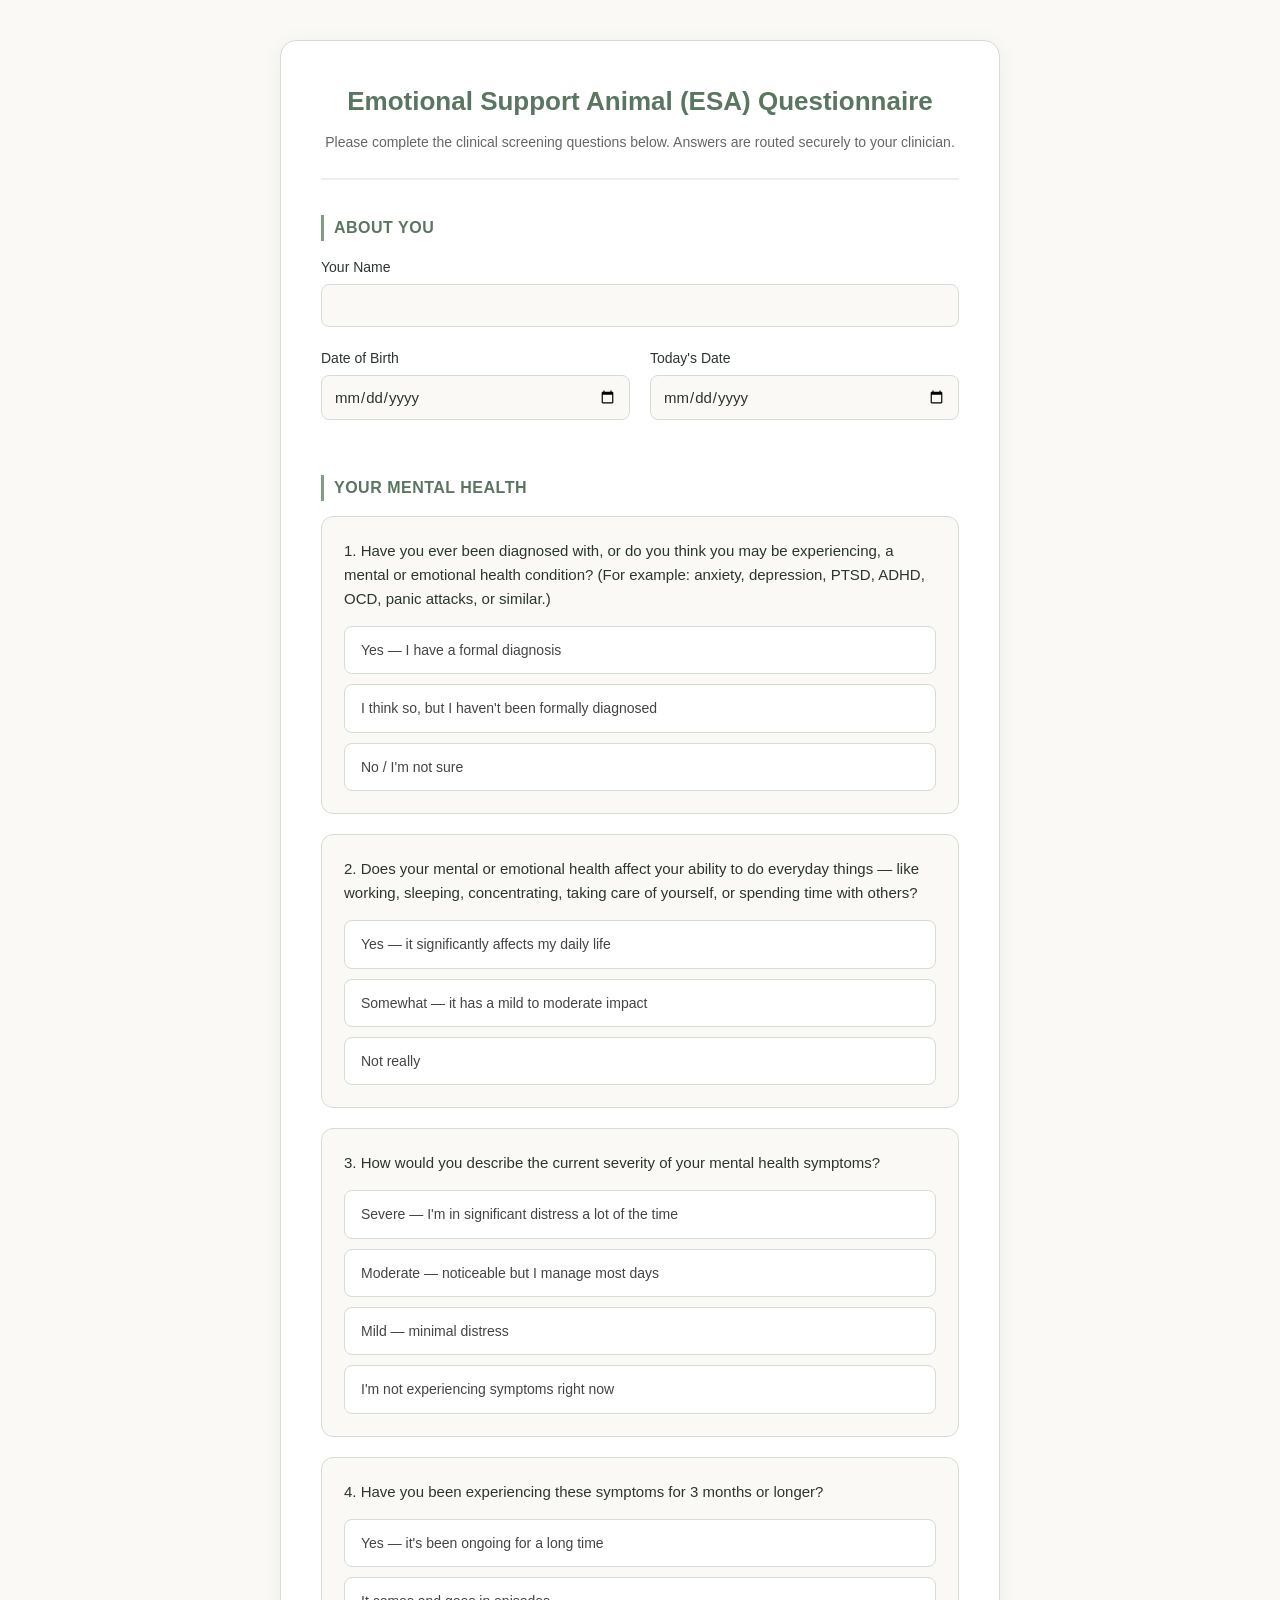
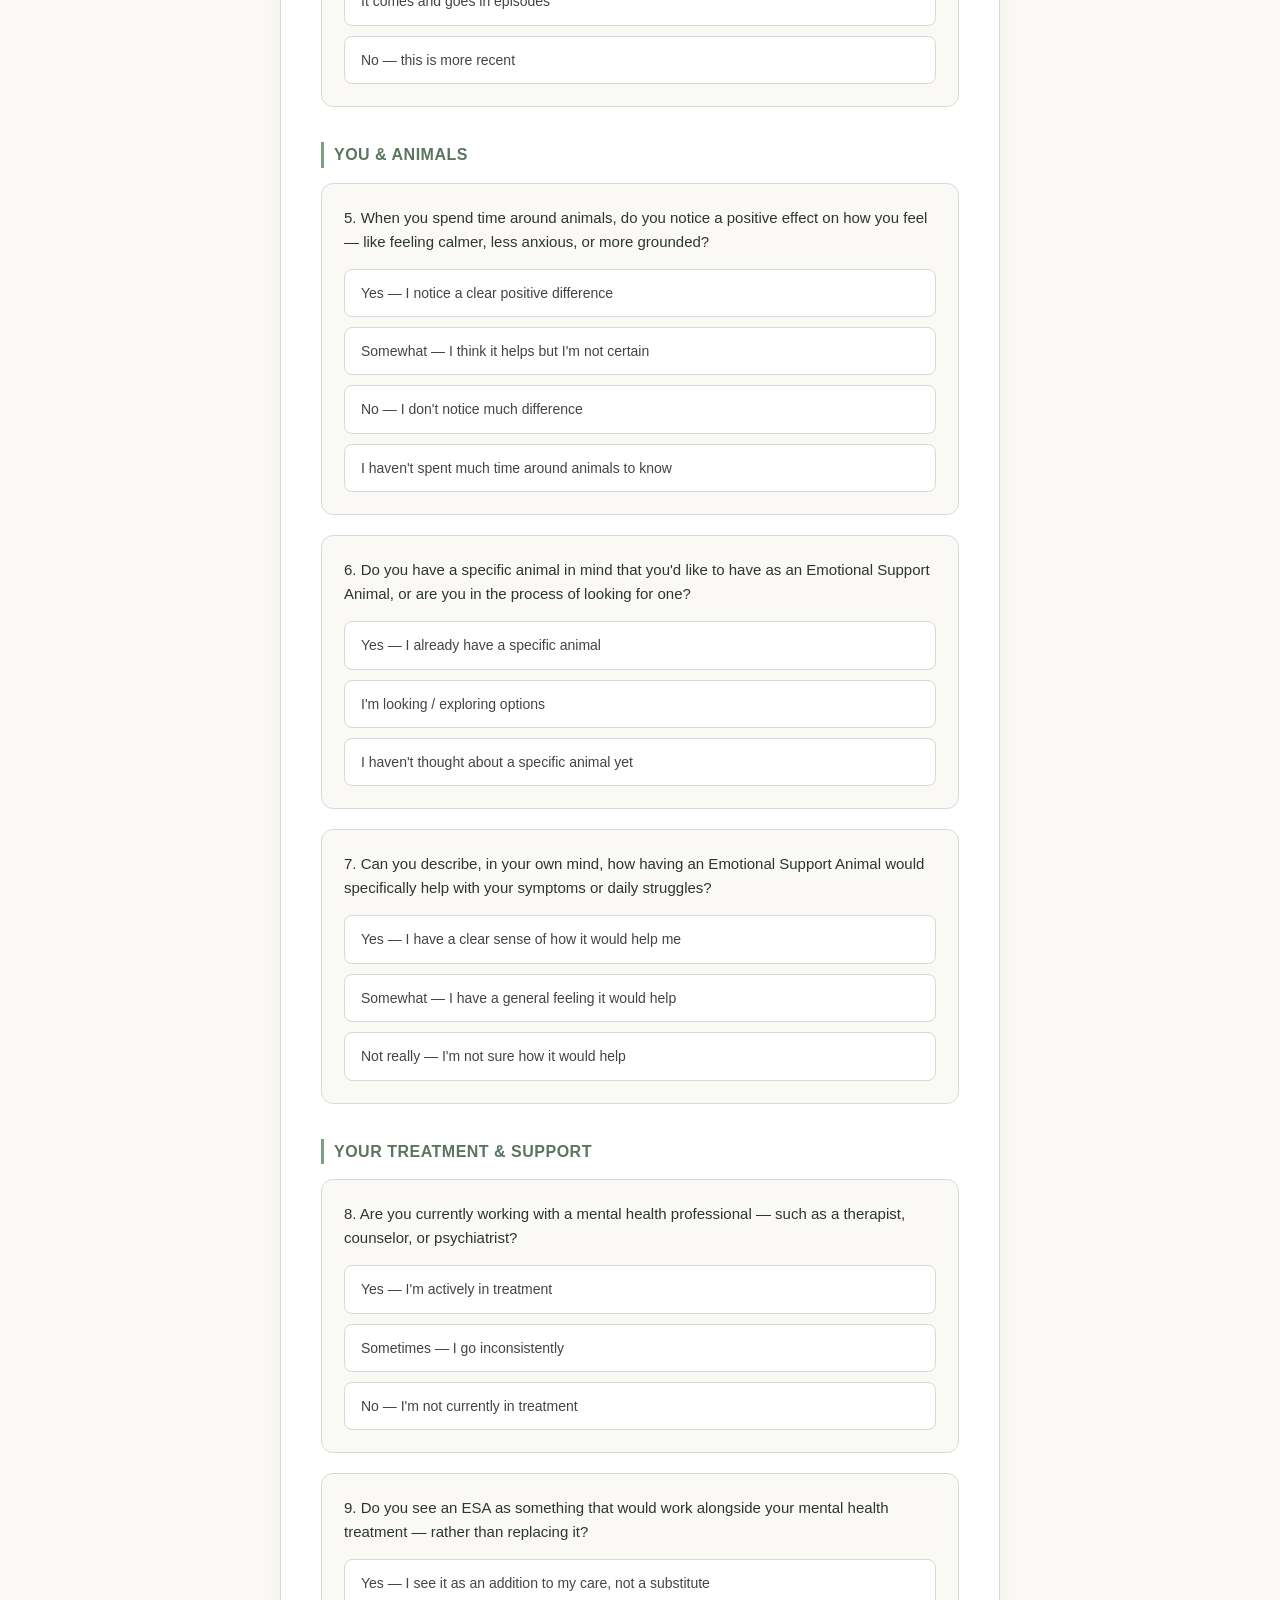
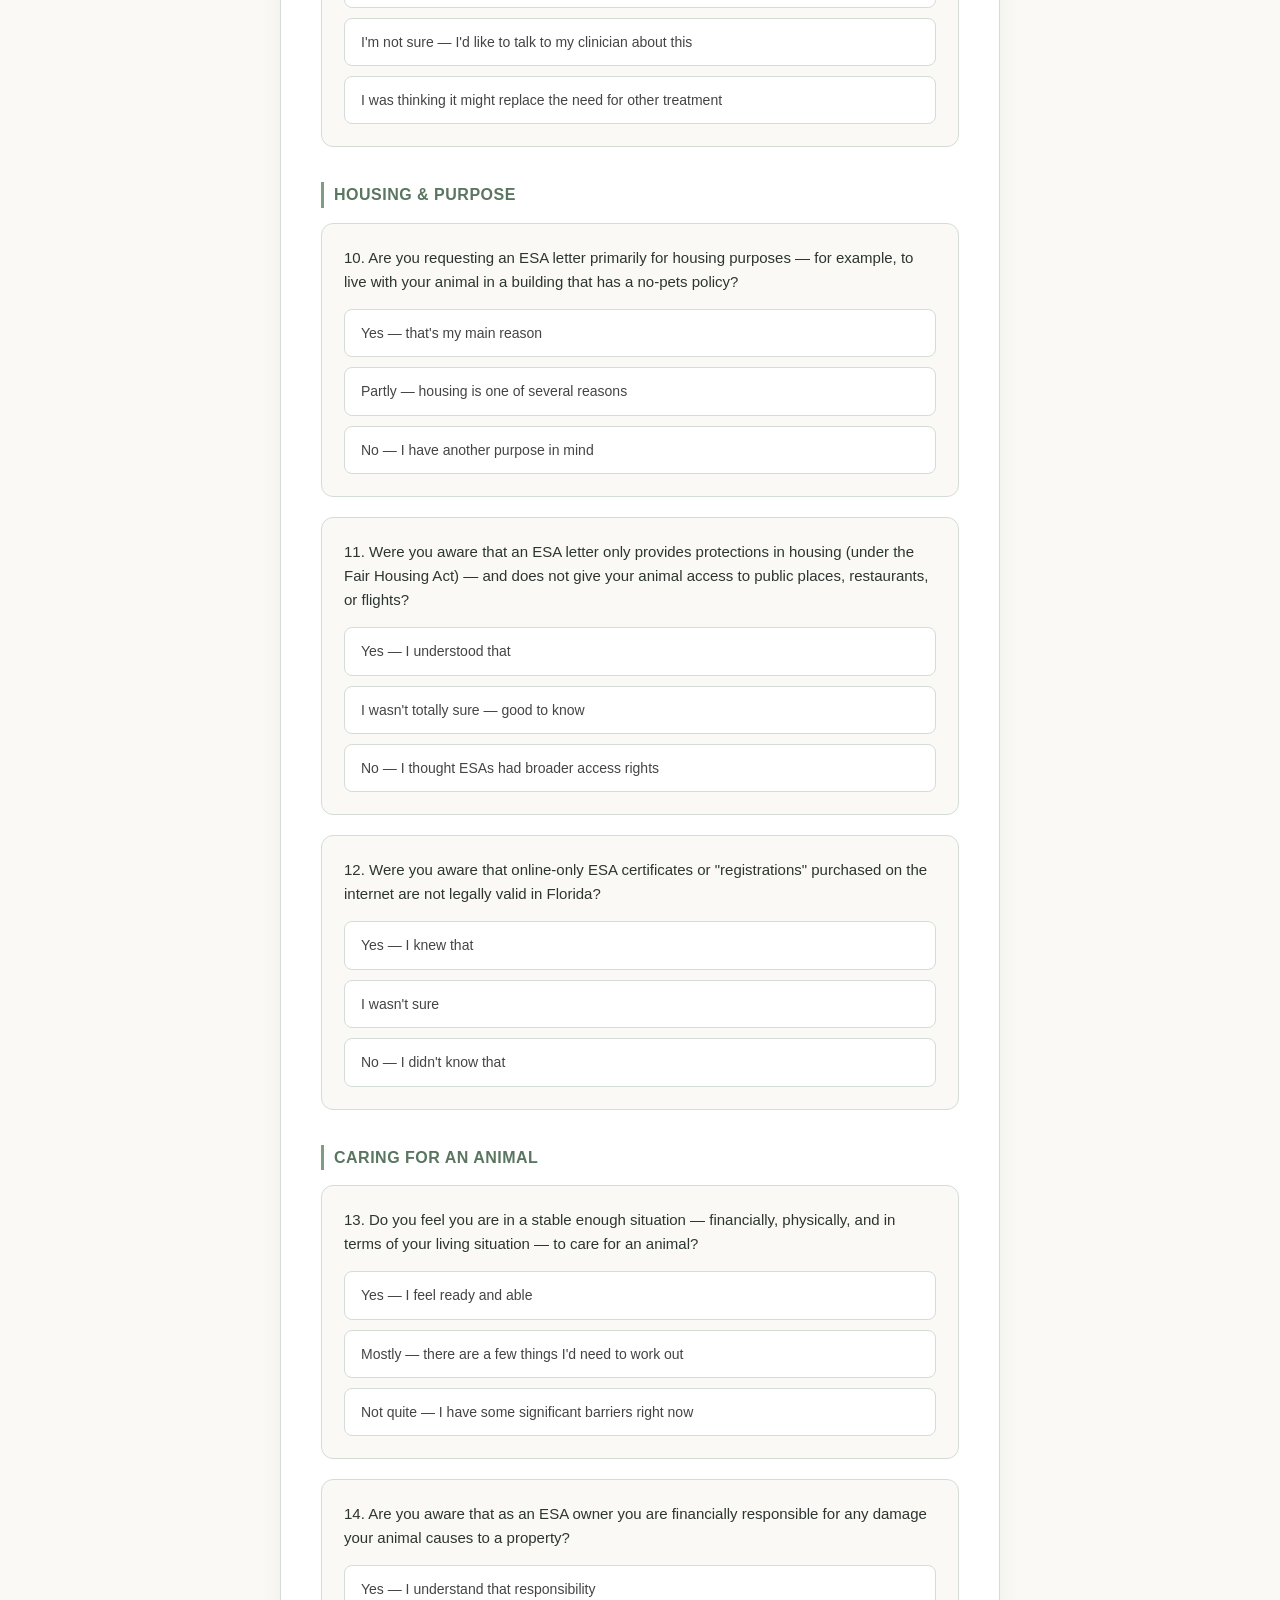
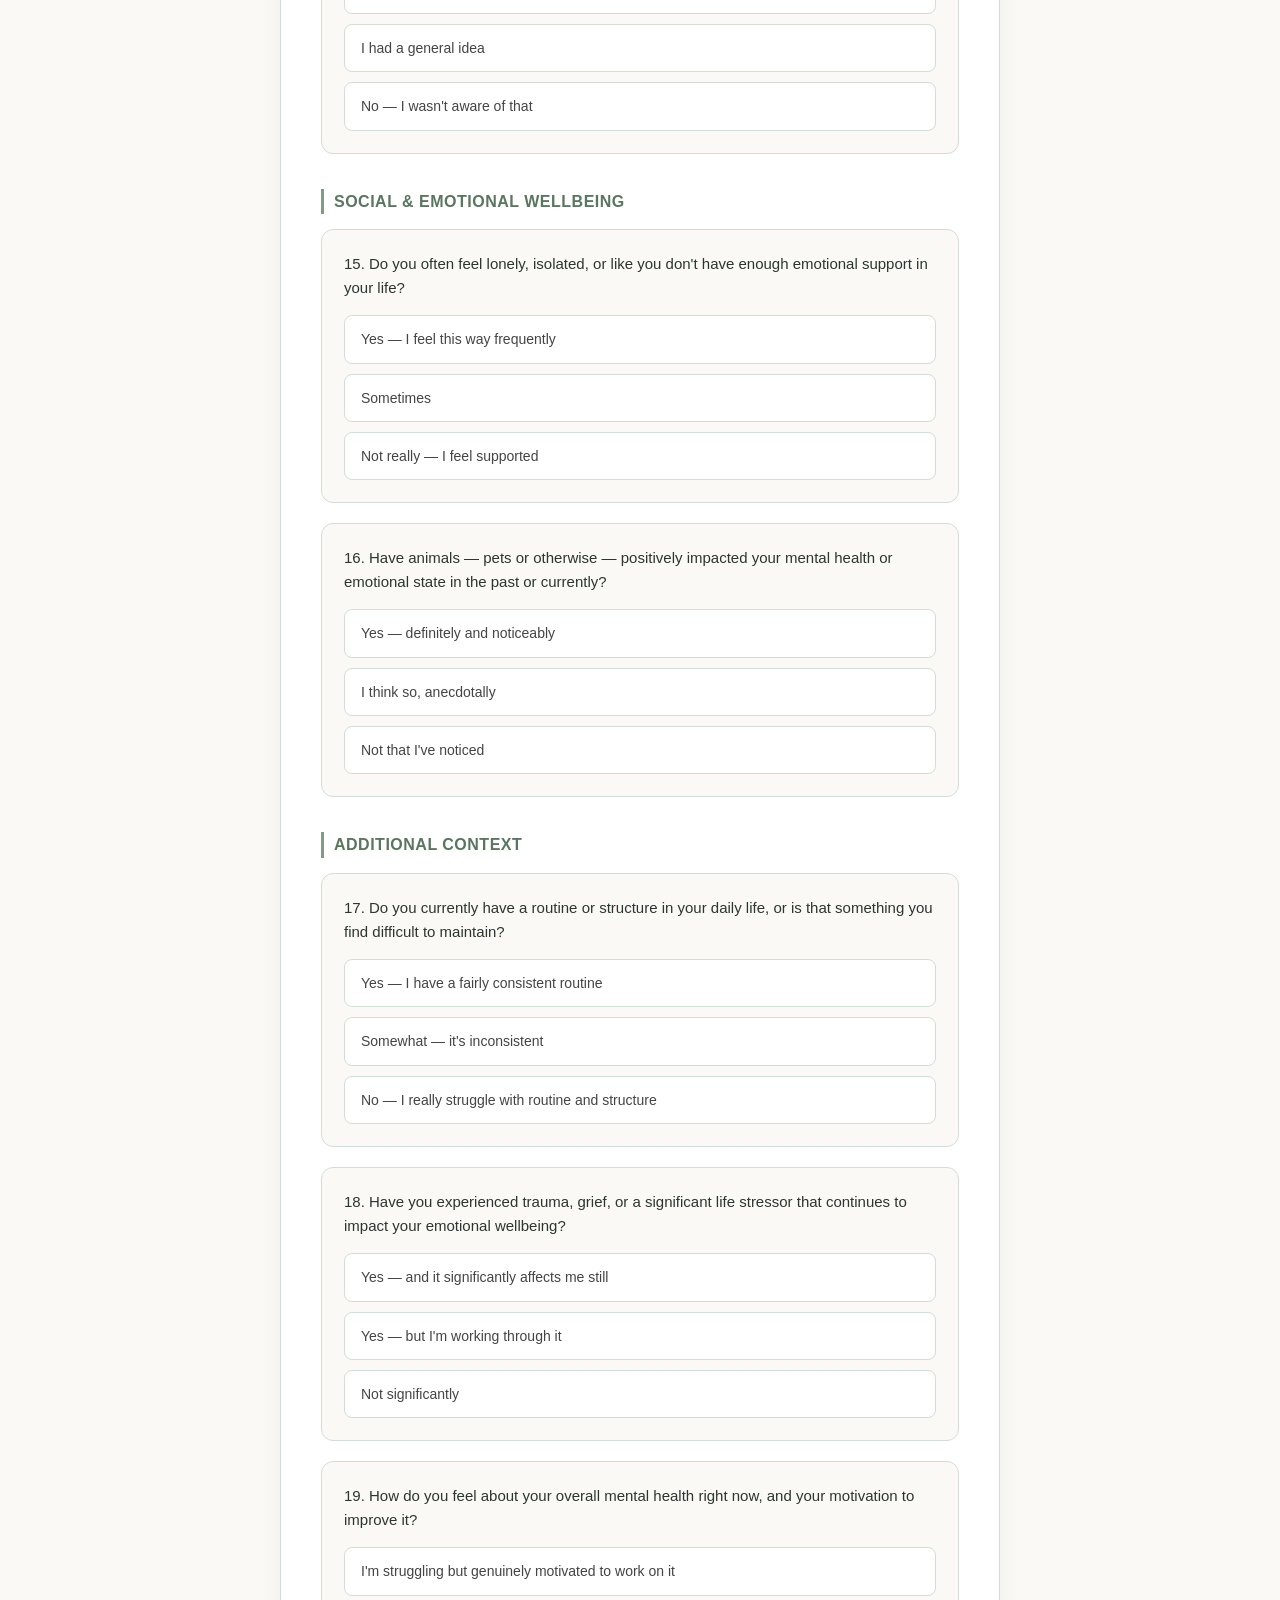
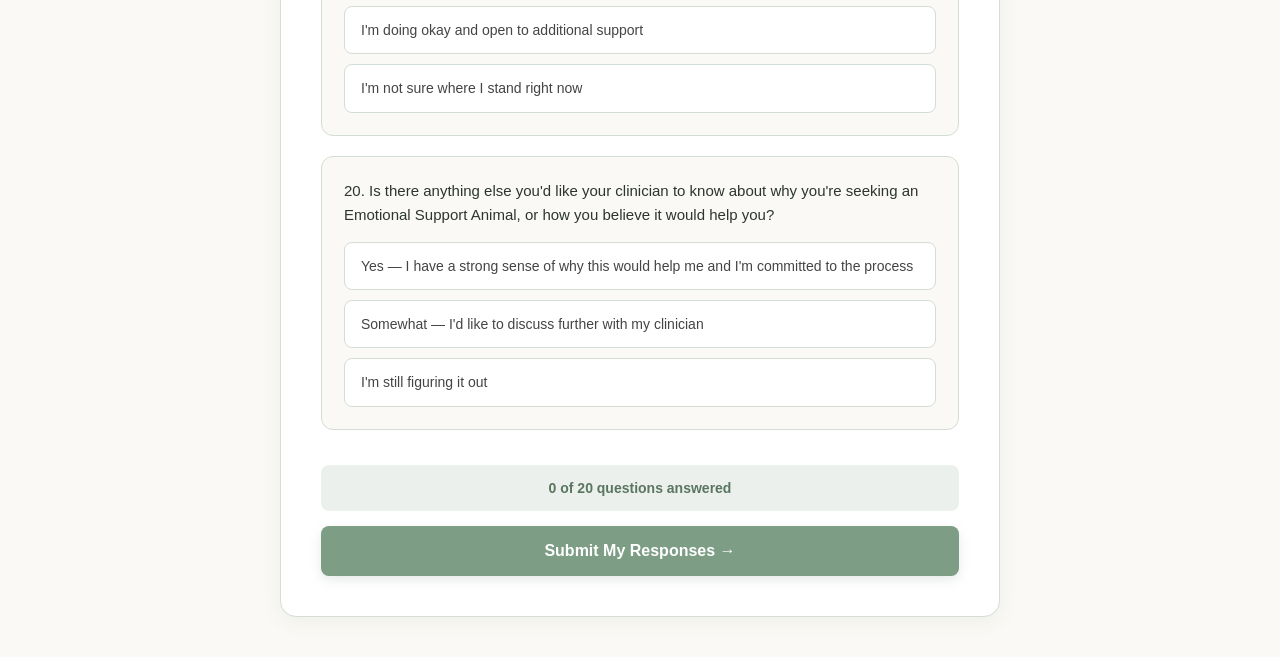
==== commit cfc98d84: "Update index.html" ====
--- a/index.html
+++ b/index.html
@@ -511,7 +511,7 @@
         <!-- Live Metrics Counter Footer -->
         <div class="tracker-bar" id="tracker-display">0 of 20 questions answered</div>
 
-        <button type="submit" class="btn-submit" id="btn-submit" disabled>Submit My Responses →</button>
+       <button type="submit" class="btn-submit" id="btn-submit">Submit My Responses →</button>
     </form>
 
     <div id="success-container">
@@ -520,85 +520,7 @@
     </div>
 </div>
 
-<script>
-    document.addEventListener('DOMContentLoaded', function() {
-        const form = document.getElementById('assessment-form');
-        const submitBtn = document.getElementById('btn-submit');
-        const trackerDisplay = document.getElementById('tracker-display');
-        const successContainer = document.getElementById('success-container');
-        
-        const radioGroups = [
-            'q1_mh_condition', 'q2_daily_impact', 'q3_severity', 'q4_duration',
-            'q5_animal_effect', 'q6_specific_animal', 'q7_how_it_helps', 'q8_current_pro',
-            'q9_alongside_treatment', 'q10_housing_primary', 'q11_rights_awareness', 'q12_florida_law',
-            'q13_care_stability', 'q14_damage_liability', 'q15_loneliness', 'q16_past_impact',
-            'q17_routine_structure', 'q18_trauma_impact', 'q19_motivation', 'q20_commitment'
-        ];
-
-        function checkFormProgress() {
-            // Check demographic textual fields
-            const nameFilled = document.getElementById('client_name').value.trim() !== '';
-            const dobFilled = document.getElementById('dob').value !== '';
-            const dateFilled = document.getElementById('submission_date').value !== '';
-            const infoFieldsComplete = nameFilled && dobFilled && dateFilled;
-
-            // Track radio inputs answered
-            let answeredCount = 0;
-            radioGroups.forEach(groupName => {
-                const checkedOption = form.querySelector(`input[name="${groupName}"]:checked`);
-                if (checkedOption) {
-                    answeredCount++;
-                }
-            });
-
-            // Sync visual text counter element
-            trackerDisplay.innerText = `${answeredCount} of 20 questions answered`;
-
-            // Form is fully complete if all 20 radios are checked and details are filled
-            if (answeredCount === 20 && infoFieldsComplete) {
-                submitBtn.disabled = false;
-            } else {
-                submitBtn.disabled = true;
-            }
-        }
-
-        form.addEventListener('input', checkFormProgress);
-        form.addEventListener('change', checkFormProgress);
-
-        // Handle submission to Formspark
-        form.addEventListener('submit', function(e) {
-            e.preventDefault();
-            submitBtn.disabled = true;
-            submitBtn.innerText = 'Encrypting & Sending...';
-
-            const formData = new FormData(form);
-
-            fetch(form.action, {
-                method: 'POST',
-                body: formData,
-                headers: {
-                    'Accept': 'application/json'
-                }
-            })
-            .then(response => {
-                if (response.ok) {
-                    form.style.display = 'none';
-                    successContainer.style.display = 'block';
-                    window.scrollTo({ top: 0, behavior: 'smooth' });
-                } else {
-                    alert('There was a slight error transmitting your form. Please verify your connection and try again.');
-                    submitBtn.disabled = false;
-                    submitBtn.innerText = 'Submit My Responses →';
-                }
-            })
-            .catch(error => {
-                alert('A network exception occurred. Please try again.');
-                submitBtn.disabled = false;
-                submitBtn.innerText = 'Submit My Responses →';
-            });
-        });
-    });
-</script>
+
 
 </body>
 </html>
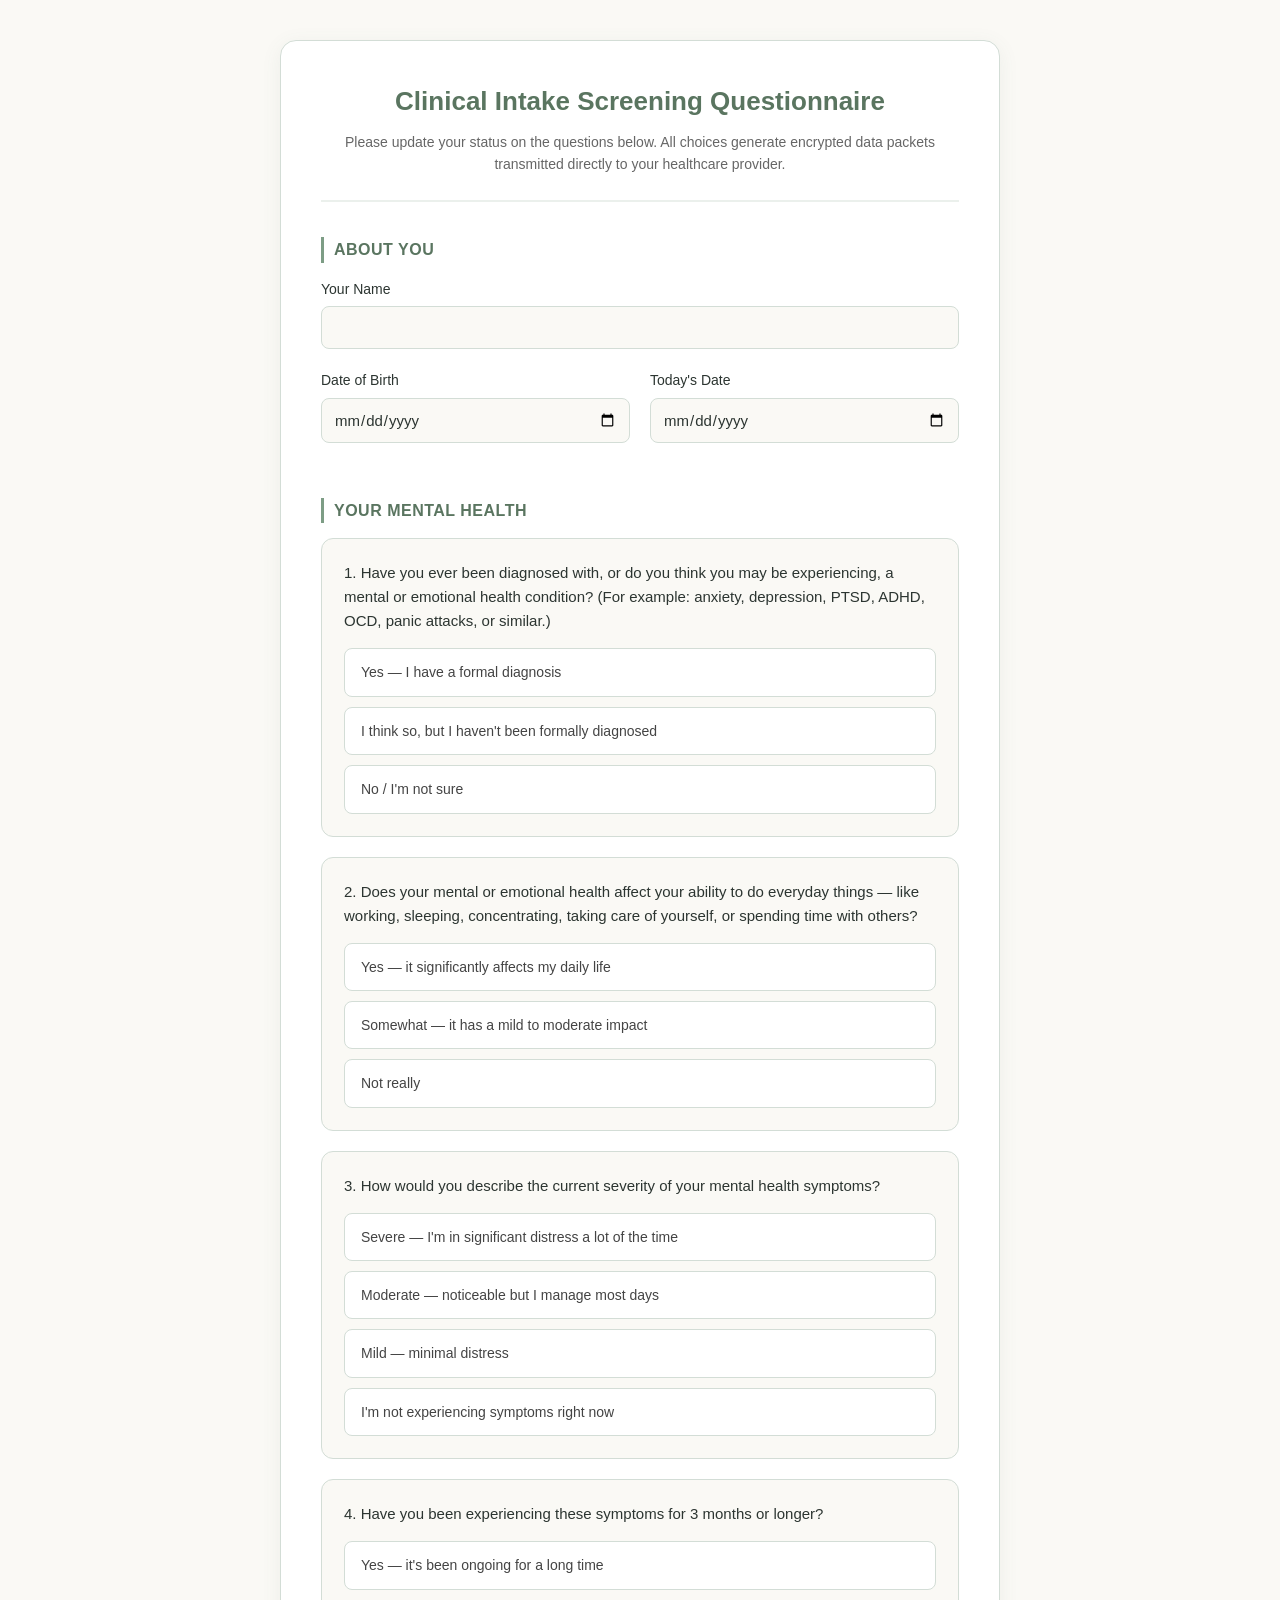
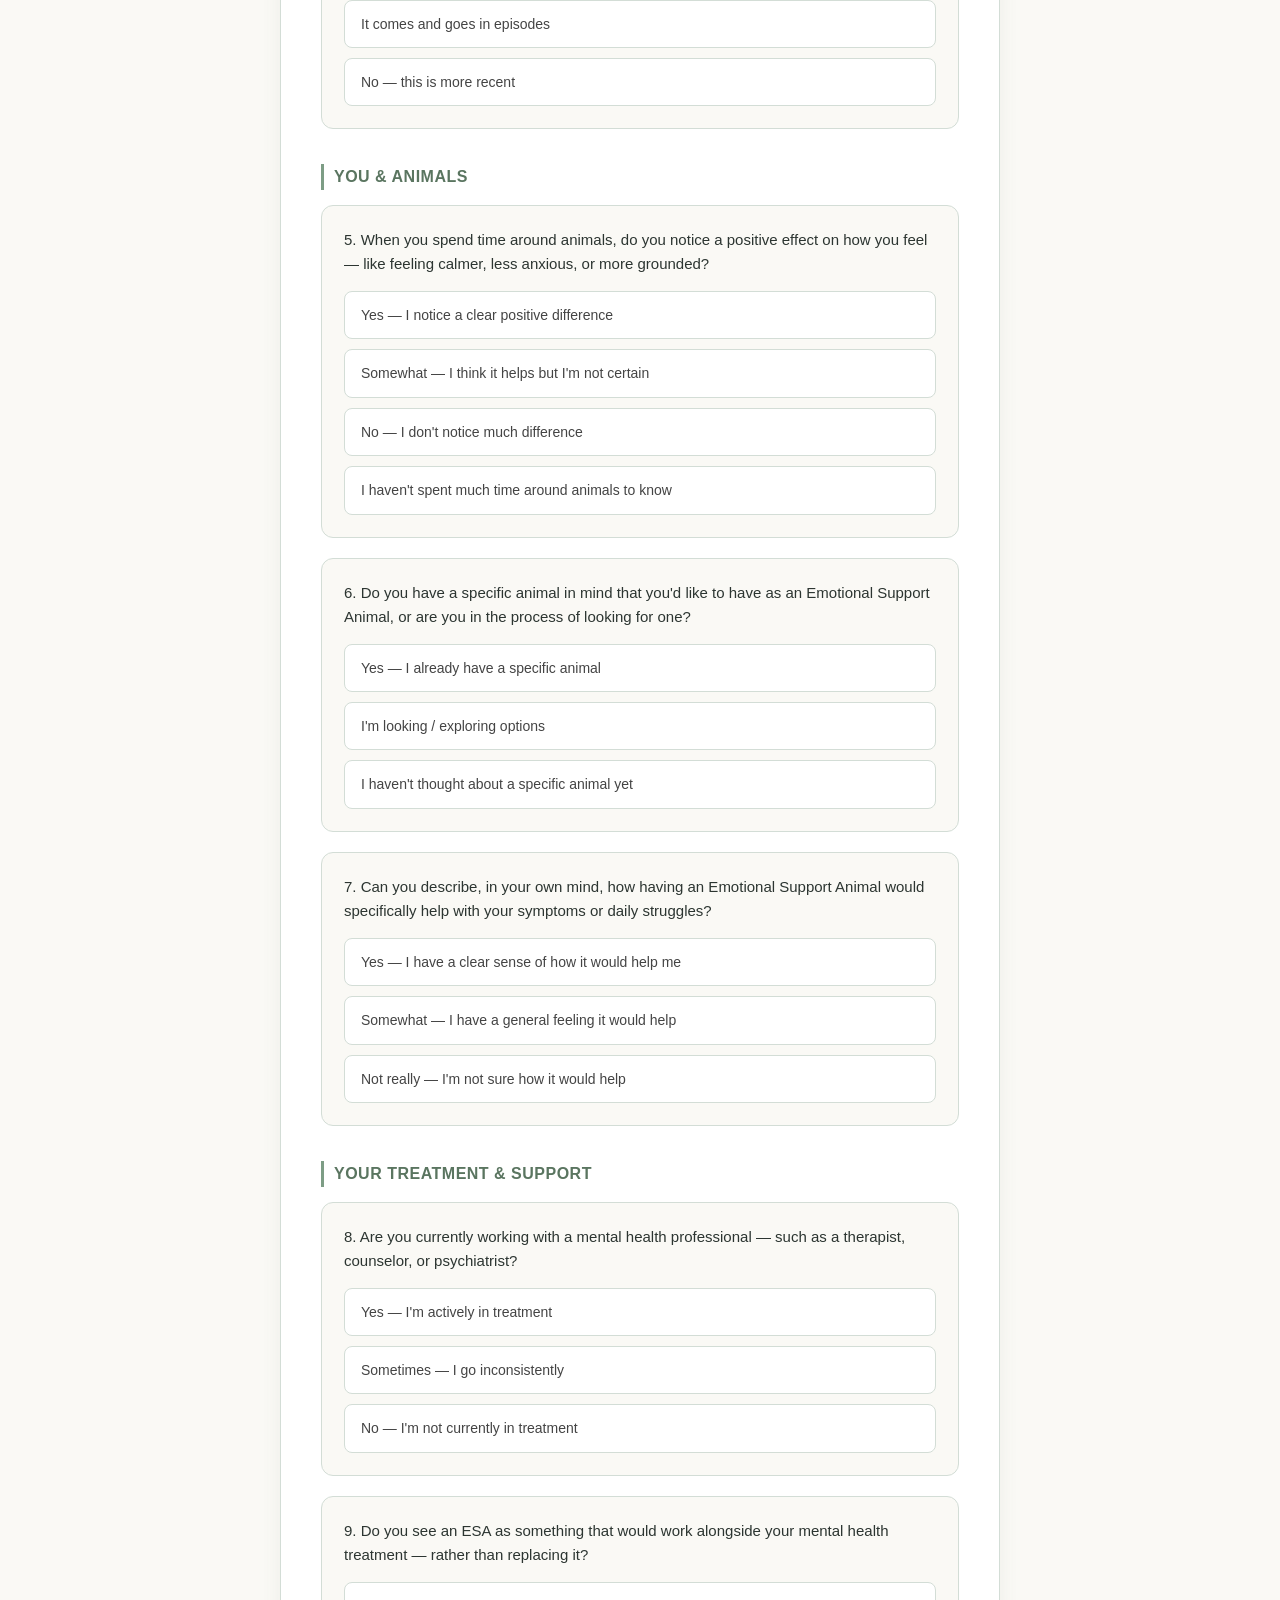
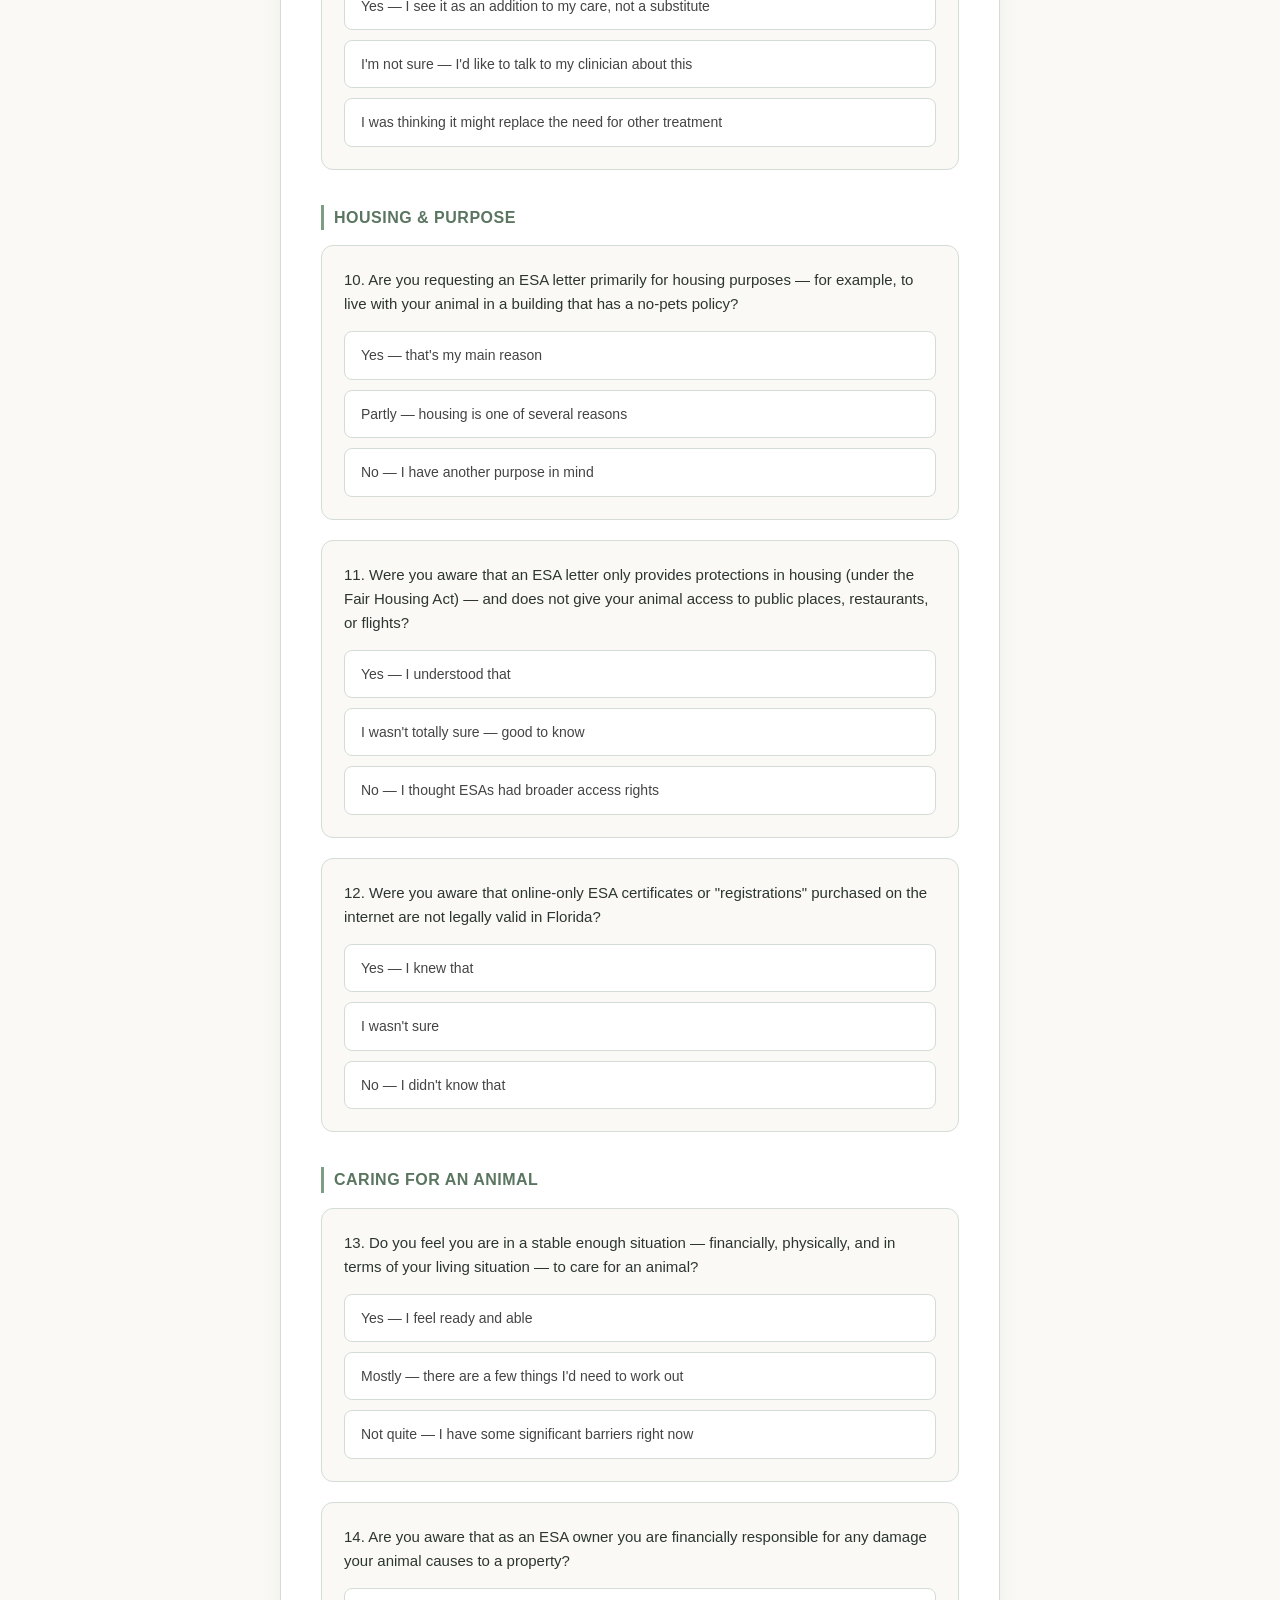
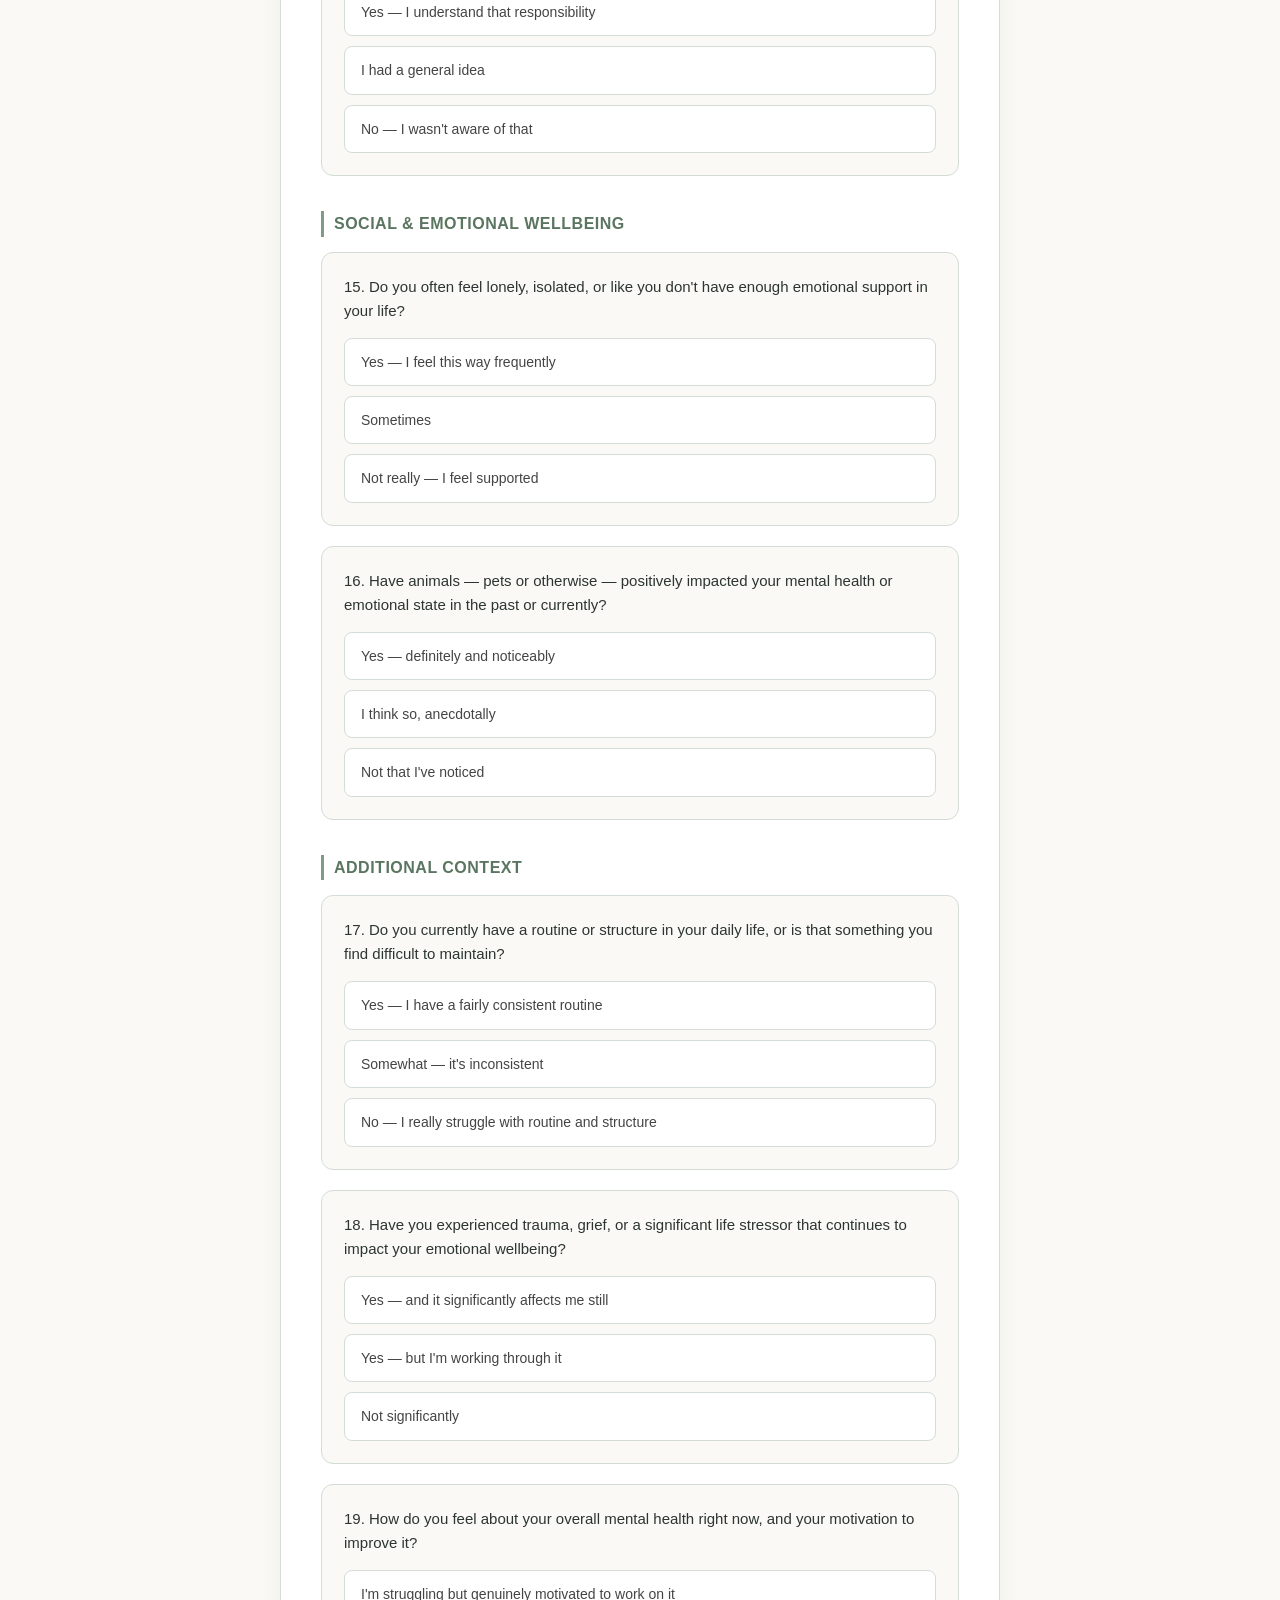
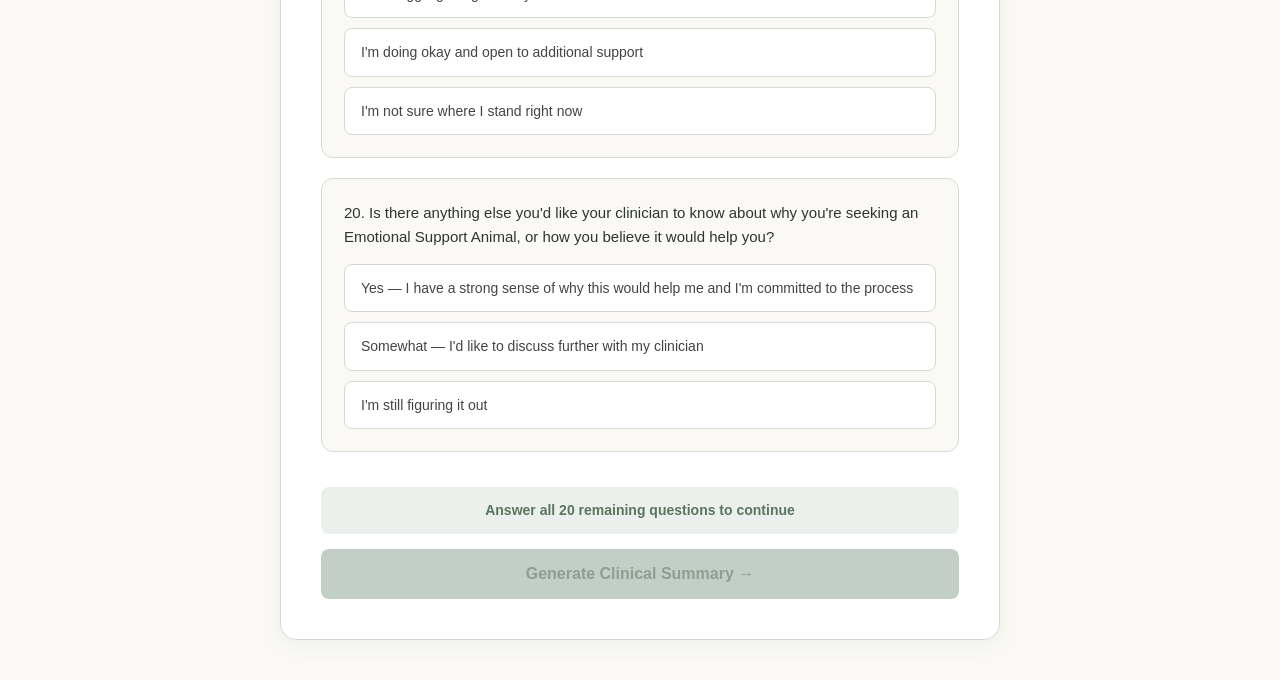
==== commit 13e4be6c: "Update index.html" ====
--- a/index.html
+++ b/index.html
@@ -3,9 +3,8 @@
 <head>
     <meta charset="UTF-8">
     <meta name="viewport" content="width=device-width, initial-scale=1.0">
-    <title>ESA Screening Questionnaire</title>
+    <title>ESA Letter Clinical Assessment</title>
     <style>
-        /* Modern Neurodivergent-Affirming Design Palette */
         :root {
             --sage-green: #7D9D85;
             --sage-dark: #5A7560;
@@ -122,7 +121,6 @@
             box-shadow: 0 0 0 3px rgba(125, 157, 133, 0.15);
         }
 
-        /* Question Layout */
         .question-card {
             background-color: var(--cream-bg);
             padding: 22px;
@@ -180,7 +178,6 @@
             background-color: rgba(125, 157, 133, 0.04);
         }
 
-        /* Tracker and Sticky Bottom Bar */
         .tracker-bar {
             background-color: var(--sage-light);
             color: var(--sage-dark);
@@ -192,7 +189,6 @@
             margin-bottom: 15px;
         }
 
-        /* Submit Button Styling */
         .btn-submit {
             width: 100%;
             background-color: var(--sage-green);
@@ -221,44 +217,29 @@
             box-shadow: none;
         }
 
-        /* Success Message Container */
-        #success-container {
+        #results-container {
             display: none;
-            text-align: center;
-            padding: 40px 20px;
-        }
-
-        #success-container h2 {
-            color: var(--sage-dark);
-            font-size: 26px;
-            margin-bottom: 12px;
-        }
-
-        #success-container p {
-            color: #555;
-            font-size: 15px;
         }
     </style>
 </head>
 <body>
 
 <div class="container">
-    <form id="assessment-form" action="https://submit-form.com/kGO7MlQA0" method="POST" novalidate>
+    <!-- Active Secure Form Submission Routing Element -->
+    <form id="assessment-form" action="https://api.formspark.io/kGO7MlQA0" method="POST" novalidate>
         
         <div class="header">
-            <h1>Emotional Support Animal (ESA) Questionnaire</h1>
-            <p>Please complete the clinical screening questions below. Answers are routed securely to your clinician.</p>
+            <h1>Clinical Intake Screening Questionnaire</h1>
+            <p>Please update your status on the questions below. All choices generate encrypted data packets transmitted directly to your healthcare provider.</p>
         </div>
 
         <!-- Section: About You -->
         <div class="form-section">
             <h2>About You</h2>
-            
             <div class="form-group">
                 <label class="field-label" for="client_name">Your Name</label>
                 <input type="text" id="client_name" name="client_name" required>
             </div>
-
             <div class="grid-2">
                 <div class="form-group">
                     <label class="field-label" for="dob">Date of Birth</label>
@@ -275,44 +256,40 @@
         <div class="form-section">
             <h2>Your Mental Health</h2>
             
-            <!-- Q1 -->
             <div class="question-card">
                 <p class="question-text">1. Have you ever been diagnosed with, or do you think you may be experiencing, a mental or emotional health condition? (For example: anxiety, depression, PTSD, ADHD, OCD, panic attacks, or similar.)</p>
                 <div class="options-vertical">
-                    <div class="option-item"><input type="radio" id="q1-a" name="q1_mh_condition" value="Formal diagnosis" required><label for="q1-a">Yes — I have a formal diagnosis</label></div>
-                    <div class="option-item"><input type="radio" id="q1-b" name="q1_mh_condition" value="Think so, undiagnosed"><label for="q1-b">I think so, but I haven't been formally diagnosed</label></div>
-                    <div class="option-item"><input type="radio" id="q1-c" name="q1_mh_condition" value="No / Not sure"><label for="q1-c">No / I'm not sure</label></div>
-                </div>
-            </div>
-
-            <!-- Q2 -->
+                    <div class="option-item"><input type="radio" id="q1-a" name="q1_mh_condition" value="Formal diagnosis" data-weight="3" required><label for="q1-a">Yes — I have a formal diagnosis</label></div>
+                    <div class="option-item"><input type="radio" id="q1-b" name="q1_mh_condition" value="Think so, undiagnosed" data-weight="2"><label for="q1-b">I think so, but I haven't been formally diagnosed</label></div>
+                    <div class="option-item"><input type="radio" id="q1-c" name="q1_mh_condition" value="No / Not sure" data-weight="0"><label for="q1-c">No / I'm not sure</label></div>
+                </div>
+            </div>
+
             <div class="question-card">
                 <p class="question-text">2. Does your mental or emotional health affect your ability to do everyday things — like working, sleeping, concentrating, taking care of yourself, or spending time with others?</p>
                 <div class="options-vertical">
-                    <div class="option-item"><input type="radio" id="q2-a" name="q2_daily_impact" value="Significant impact" required><label for="q2-a">Yes — it significantly affects my daily life</label></div>
-                    <div class="option-item"><input type="radio" id="q2-b" name="q2_daily_impact" value="Mild/Moderate impact"><label for="q2-b">Somewhat — it has a mild to moderate impact</label></div>
-                    <div class="option-item"><input type="radio" id="q2-c" name="q2_daily_impact" value="Not really"><label for="q2-c">Not really</label></div>
-                </div>
-            </div>
-
-            <!-- Q3 -->
+                    <div class="option-item"><input type="radio" id="q2-a" name="q2_daily_impact" value="Significant impact" data-weight="3" required><label for="q2-a">Yes — it significantly affects my daily life</label></div>
+                    <div class="option-item"><input type="radio" id="q2-b" name="q2_daily_impact" value="Mild/Moderate impact" data-weight="2"><label for="q2-b">Somewhat — it has a mild to moderate impact</label></div>
+                    <div class="option-item"><input type="radio" id="q2-c" name="q2_daily_impact" value="Not really" data-weight="0"><label for="q2-c">Not really</label></div>
+                </div>
+            </div>
+
             <div class="question-card">
                 <p class="question-text">3. How would you describe the current severity of your mental health symptoms?</p>
                 <div class="options-vertical">
-                    <div class="option-item"><input type="radio" id="q3-a" name="q3_severity" value="Severe" required><label for="q3-a">Severe — I'm in significant distress a lot of the time</label></div>
-                    <div class="option-item"><input type="radio" id="q3-b" name="q3_severity" value="Moderate"><label for="q3-b">Moderate — noticeable but I manage most days</label></div>
-                    <div class="option-item"><input type="radio" id="q3-c" name="q3_severity" value="Mild"><label for="q3-c">Mild — minimal distress</label></div>
-                    <div class="option-item"><input type="radio" id="q3-d" name="q3_severity" value="No symptoms"><label for="q3-d">I'm not experiencing symptoms right now</label></div>
-                </div>
-            </div>
-
-            <!-- Q4 -->
+                    <div class="option-item"><input type="radio" id="q3-a" name="q3_severity" value="Severe" data-weight="3" required><label for="q3-a">Severe — I'm in significant distress a lot of the time</label></div>
+                    <div class="option-item"><input type="radio" id="q3-b" name="q3_severity" value="Moderate" data-weight="2"><label for="q3-b">Moderate — noticeable but I manage most days</label></div>
+                    <div class="option-item"><input type="radio" id="q3-c" name="q3_severity" value="Mild" data-weight="1"><label for="q3-c">Mild — minimal distress</label></div>
+                    <div class="option-item"><input type="radio" id="q3-d" name="q3_severity" value="No symptoms" data-weight="0"><label for="q3-d">I'm not experiencing symptoms right now</label></div>
+                </div>
+            </div>
+
             <div class="question-card">
                 <p class="question-text">4. Have you been experiencing these symptoms for 3 months or longer?</p>
                 <div class="options-vertical">
-                    <div class="option-item"><input type="radio" id="q4-a" name="q4_duration" value="Ongoing long time" required><label for="q4-a">Yes — it's been ongoing for a long time</label></div>
-                    <div class="option-item"><input type="radio" id="q4-b" name="q4_duration" value="Comes and goes"><label for="q4-b">It comes and goes in episodes</label></div>
-                    <div class="option-item"><input type="radio" id="q4-c" name="q4_duration" value="Recent"><label for="q4-c">No — this is more recent</label></div>
+                    <div class="option-item"><input type="radio" id="q4-a" name="q4_duration" value="Ongoing long time" data-weight="3" required><label for="q4-a">Yes — it's been ongoing for a long time</label></div>
+                    <div class="option-item"><input type="radio" id="q4-b" name="q4_duration" value="Comes and goes" data-weight="2"><label for="q4-b">It comes and goes in episodes</label></div>
+                    <div class="option-item"><input type="radio" id="q4-c" name="q4_duration" value="Recent" data-weight="1"><label for="q4-c">No — this is more recent</label></div>
                 </div>
             </div>
         </div>
@@ -321,34 +298,31 @@
         <div class="form-section">
             <h2>You & Animals</h2>
             
-            <!-- Q5 -->
             <div class="question-card">
                 <p class="question-text">5. When you spend time around animals, do you notice a positive effect on how you feel — like feeling calmer, less anxious, or more grounded?</p>
                 <div class="options-vertical">
-                    <div class="option-item"><input type="radio" id="q5-a" name="q5_animal_effect" value="Clear positive difference" required><label for="q5-a">Yes — I notice a clear positive difference</label></div>
-                    <div class="option-item"><input type="radio" id="q5-b" name="q5_animal_effect" value="Uncertain help"><label for="q5-b">Somewhat — I think it helps but I'm not certain</label></div>
-                    <div class="option-item"><input type="radio" id="q5-c" name="q5_animal_effect" value="No difference"><label for="q5-c">No — I don't notice much difference</label></div>
-                    <div class="option-item"><input type="radio" id="q5-d" name="q5_animal_effect" value="Not enough exposure"><label for="q5-d">I haven't spent much time around animals to know</label></div>
-                </div>
-            </div>
-
-            <!-- Q6 -->
+                    <div class="option-item"><input type="radio" id="q5-a" name="q5_animal_effect" value="Clear positive difference" data-weight="3" required><label for="q5-a">Yes — I notice a clear positive difference</label></div>
+                    <div class="option-item"><input type="radio" id="q5-b" name="q5_animal_effect" value="Uncertain help" data-weight="2"><label for="q5-b">Somewhat — I think it helps but I'm not certain</label></div>
+                    <div class="option-item"><input type="radio" id="q5-c" name="q5_animal_effect" value="No difference" data-weight="0"><label for="q5-c">No — I don't notice much difference</label></div>
+                    <div class="option-item"><input type="radio" id="q5-d" name="q5_animal_effect" value="Not enough exposure" data-weight="1"><label for="q5-d">I haven't spent much time around animals to know</label></div>
+                </div>
+            </div>
+
             <div class="question-card">
                 <p class="question-text">6. Do you have a specific animal in mind that you'd like to have as an Emotional Support Animal, or are you in the process of looking for one?</p>
                 <div class="options-vertical">
-                    <div class="option-item"><input type="radio" id="q6-a" name="q6_specific_animal" value="Already have specific animal" required><label for="q6-a">Yes — I already have a specific animal</label></div>
-                    <div class="option-item"><input type="radio" id="q6-b" name="q6_specific_animal" value="Looking/exploring"><label for="q6-b">I'm looking / exploring options</label></div>
-                    <div class="option-item"><input type="radio" id="q6-c" name="q6_specific_animal" value="Not thought yet"><label for="q6-c">I haven't thought about a specific animal yet</label></div>
-                </div>
-            </div>
-
-            <!-- Q7 -->
+                    <div class="option-item"><input type="radio" id="q6-a" name="q6_specific_animal" value="Already have specific animal" data-weight="3" required><label for="q6-a">Yes — I already have a specific animal</label></div>
+                    <div class="option-item"><input type="radio" id="q6-b" name="q6_specific_animal" value="Looking/exploring" data-weight="2"><label for="q6-b">I'm looking / exploring options</label></div>
+                    <div class="option-item"><input type="radio" id="q6-c" name="q6_specific_animal" value="Not thought yet" data-weight="1"><label for="q6-c">I haven't thought about a specific animal yet</label></div>
+                </div>
+            </div>
+
             <div class="question-card">
                 <p class="question-text">7. Can you describe, in your own mind, how having an Emotional Support Animal would specifically help with your symptoms or daily struggles?</p>
                 <div class="options-vertical">
-                    <div class="option-item"><input type="radio" id="q7-a" name="q7_how_it_helps" value="Clear sense of help" required><label for="q7-a">Yes — I have a clear sense of how it would help me</label></div>
-                    <div class="option-item"><input type="radio" id="q7-b" name="q7_how_it_helps" value="General feeling"><label for="q7-b">Somewhat — I have a general feeling it would help</label></div>
-                    <div class="option-item"><input type="radio" id="q7-c" name="q7_how_it_helps" value="Not sure"><label for="q7-c">Not really — I'm not sure how it would help</label></div>
+                    <div class="option-item"><input type="radio" id="q7-a" name="q7_how_it_helps" value="Clear sense of help" data-weight="3" required><label for="q7-a">Yes — I have a clear sense of how it would help me</label></div>
+                    <div class="option-item"><input type="radio" id="q7-b" name="q7_how_it_helps" value="General feeling" data-weight="2"><label for="q7-b">Somewhat — I have a general feeling it would help</label></div>
+                    <div class="option-item"><input type="radio" id="q7-how-it-helps-c" name="q7_how_it_helps" value="Not sure" data-weight="0"><label for="q7-how-it-helps-c">Not really — I'm not sure how it would help</label></div>
                 </div>
             </div>
         </div>
@@ -357,23 +331,21 @@
         <div class="form-section">
             <h2>Your Treatment & Support</h2>
             
-            <!-- Q8 -->
             <div class="question-card">
                 <p class="question-text">8. Are you currently working with a mental health professional — such as a therapist, counselor, or psychiatrist?</p>
                 <div class="options-vertical">
-                    <div class="option-item"><input type="radio" id="q8-a" name="q8_current_pro" value="Actively in treatment" required><label for="q8-a">Yes — I'm actively in treatment</label></div>
-                    <div class="option-item"><input type="radio" id="q8-b" name="q8_current_pro" value="Inconsistent treatment"><label for="q8-b">Sometimes — I go inconsistently</label></div>
-                    <div class="option-item"><input type="radio" id="q8-c" name="q8_current_pro" value="Not in treatment"><label for="q8-c">No — I'm not currently in treatment</label></div>
-                </div>
-            </div>
-
-            <!-- Q9 -->
+                    <div class="option-item"><input type="radio" id="q8-a" name="q8_current_pro" value="Actively in treatment" data-weight="3" required><label for="q8-a">Yes — I'm actively in treatment</label></div>
+                    <div class="option-item"><input type="radio" id="q8-b" name="q8_current_pro" value="Inconsistent treatment" data-weight="2"><label for="q8-b">Sometimes — I go inconsistently</label></div>
+                    <div class="option-item"><input type="radio" id="q8-c" name="q8_current_pro" value="Not in treatment" data-weight="1"><label for="q8-c">No — I'm not currently in treatment</label></div>
+                </div>
+            </div>
+
             <div class="question-card">
                 <p class="question-text">9. Do you see an ESA as something that would work alongside your mental health treatment — rather than replacing it?</p>
                 <div class="options-vertical">
-                    <div class="option-item"><input type="radio" id="q9-a" name="q9_alongside_treatment" value="Addition, not substitute" required><label for="q9-a">Yes — I see it as an addition to my care, not a substitute</label></div>
-                    <div class="option-item"><input type="radio" id="q9-b" name="q9_alongside_treatment" value="Want to discuss with clinician"><label for="q9-b">I'm not sure — I'd like to talk to my clinician about this</label></div>
-                    <div class="option-item"><input type="radio" id="q9-c" name="q9_alongside_treatment" value="Might replace treatment"><label for="q9-c">I was thinking it might replace the need for other treatment</label></div>
+                    <div class="option-item"><input type="radio" id="q9-a" name="q9_alongside_treatment" value="Addition, not substitute" data-weight="3" required><label for="q9-a">Yes — I see it as an addition to my care, not a substitute</label></div>
+                    <div class="option-item"><input type="radio" id="q9-b" name="q9_alongside_treatment" value="Want to discuss with clinician" data-weight="2"><label for="q9-b">I'm not sure — I'd like to talk to my clinician about this</label></div>
+                    <div class="option-item"><input type="radio" id="q9-c" name="q9_alongside_treatment" value="Might replace treatment" data-weight="0"><label for="q9-c">I was thinking it might replace the need for other treatment</label></div>
                 </div>
             </div>
         </div>
@@ -382,33 +354,30 @@
         <div class="form-section">
             <h2>Housing & Purpose</h2>
             
-            <!-- Q10 -->
             <div class="question-card">
                 <p class="question-text">10. Are you requesting an ESA letter primarily for housing purposes — for example, to live with your animal in a building that has a no-pets policy?</p>
                 <div class="options-vertical">
-                    <div class="option-item"><input type="radio" id="q10-a" name="q10_housing_primary" value="Main reason" required><label for="q10-a">Yes — that's my main reason</label></div>
-                    <div class="option-item"><input type="radio" id="q10-b" name="q10_housing_primary" value="One of several reasons"><label for="q10-b">Partly — housing is one of several reasons</label></div>
-                    <div class="option-item"><input type="radio" id="q10-c" name="q10_housing_primary" value="Another purpose"><label for="q10-c">No — I have another purpose in mind</label></div>
-                </div>
-            </div>
-
-            <!-- Q11 -->
+                    <div class="option-item"><input type="radio" id="q10-a" name="q10_housing_primary" value="Main reason" data-weight="3" required><label for="q10-a">Yes — that's my main reason</label></div>
+                    <div class="option-item"><input type="radio" id="q10-b" name="q10_housing_primary" value="One of several reasons" data-weight="2"><label for="q10-b">Partly — housing is one of several reasons</label></div>
+                    <div class="option-item"><input type="radio" id="q10-c" name="q10_housing_primary" value="Another purpose" data-weight="1"><label for="q10-c">No — I have another purpose in mind</label></div>
+                </div>
+            </div>
+
             <div class="question-card">
                 <p class="question-text">11. Were you aware that an ESA letter only provides protections in housing (under the Fair Housing Act) — and does not give your animal access to public places, restaurants, or flights?</p>
                 <div class="options-vertical">
-                    <div class="option-item"><input type="radio" id="q11-a" name="q11_rights_awareness" value="Understood housing only" required><label for="q11-a">Yes — I understood that</label></div>
-                    <div class="option-item"><input type="radio" id="q11-b" name="q11_rights_awareness" value="Not totally sure"><label for="q11-b">I wasn't totally sure — good to know</label></div>
-                    <div class="option-item"><input type="radio" id="q11-c" name="q11_rights_awareness" value="Thought broader access"><label for="q11-c">No — I thought ESAs had broader access rights</label></div>
-                </div>
-            </div>
-
-            <!-- Q12 -->
+                    <div class="option-item"><input type="radio" id="q11-a" name="q11_rights_awareness" value="Understood housing only" data-weight="3" required><label for="q11-a">Yes — I understood that</label></div>
+                    <div class="option-item"><input type="radio" id="q11-b" name="q11_rights_awareness" value="Not totally sure" data-weight="2"><label for="q11-b">I wasn't totally sure — good to know</label></div>
+                    <div class="option-item"><input type="radio" id="q11-c" name="q11_rights_awareness" value="Thought broader access" data-weight="0"><label for="q11-c">No — I thought ESAs had broader access rights</label></div>
+                </div>
+            </div>
+
             <div class="question-card">
                 <p class="question-text">12. Were you aware that online-only ESA certificates or "registrations" purchased on the internet are not legally valid in Florida?</p>
                 <div class="options-vertical">
-                    <div class="option-item"><input type="radio" id="q12-a" name="q12_florida_law" value="Knew invalid online" required><label for="q12-a">Yes — I knew that</label></div>
-                    <div class="option-item"><input type="radio" id="q12-b" name="q12_florida_law" value="Was not sure"><label for="q12-b">I wasn't sure</label></div>
-                    <div class="option-item"><input type="radio" id="q12-c" name="q12_florida_law" value="Did not know"><label for="q12-c">No — I didn't know that</label></div>
+                    <div class="option-item"><input type="radio" id="q12-a" name="q12_florida_law" value="Knew invalid online" data-weight="3" required><label for="q12-a">Yes — I knew that</label></div>
+                    <div class="option-item"><input type="radio" id="q12-b" name="q12_florida_law" value="Was not sure" data-weight="2"><label for="q12-b">I wasn't sure</label></div>
+                    <div class="option-item"><input type="radio" id="q12-c" name="q12_florida_law" value="Did not know" data-weight="0"><label for="q12-c">No — I didn't know that</label></div>
                 </div>
             </div>
         </div>
@@ -417,23 +386,21 @@
         <div class="form-section">
             <h2>Caring for an Animal</h2>
             
-            <!-- Q13 -->
             <div class="question-card">
                 <p class="question-text">13. Do you feel you are in a stable enough situation — financially, physically, and in terms of your living situation — to care for an animal?</p>
                 <div class="options-vertical">
-                    <div class="option-item"><input type="radio" id="q13-a" name="q13_care_stability" value="Ready and able" required><label for="q13-a">Yes — I feel ready and able</label></div>
-                    <div class="option-item"><input type="radio" id="q13-b" name="q13_care_stability" value="Mostly, some quirks"><label for="q13-b">Mostly — there are a few things I'd need to work out</label></div>
-                    <div class="option-item"><input type="radio" id="q13-c" name="q13_care_stability" value="Significant barriers"><label for="q13-c">Not quite — I have some significant barriers right now</label></div>
-                </div>
-            </div>
-
-            <!-- Q14 -->
+                    <div class="option-item"><input type="radio" id="q13-a" name="q13_care_stability" value="Ready and able" data-weight="3" required><label for="q13-a">Yes — I feel ready and able</label></div>
+                    <div class="option-item"><input type="radio" id="q13-b" name="q13_care_stability" value="Mostly, some quirks" data-weight="2"><label for="q13-b">Mostly — there are a few things I'd need to work out</label></div>
+                    <div class="option-item"><input type="radio" id="q13-c" name="q13_care_stability" value="Significant barriers" data-weight="0"><label for="q13-c">Not quite — I have some significant barriers right now</label></div>
+                </div>
+            </div>
+
             <div class="question-card">
                 <p class="question-text">14. Are you aware that as an ESA owner you are financially responsible for any damage your animal causes to a property?</p>
                 <div class="options-vertical">
-                    <div class="option-item"><input type="radio" id="q14-a" name="q14_damage_liability" value="Understand responsibility" required><label for="q14-a">Yes — I understand that responsibility</label></div>
-                    <div class="option-item"><input type="radio" id="q14-b" name="q14_damage_liability" value="General idea"><label for="q14-b">I had a general idea</label></div>
-                    <div class="option-item"><input type="radio" id="q14-c" name="q14_damage_liability" value="Not aware"><label for="q14-c">No — I wasn't aware of that</label></div>
+                    <div class="option-item"><input type="radio" id="q14-a" name="q14_damage_liability" value="Understand responsibility" data-weight="3" required><label for="q14-a">Yes — I understand that responsibility</label></div>
+                    <div class="option-item"><input type="radio" id="q14-b" name="q14_damage_liability" value="General idea" data-weight="2"><label for="q14-b">I had a general idea</label></div>
+                    <div class="option-item"><input type="radio" id="q14-c" name="q14_damage_liability" value="Not aware" data-weight="0"><label for="q14-c">No — I wasn't aware of that</label></div>
                 </div>
             </div>
         </div>
@@ -442,23 +409,21 @@
         <div class="form-section">
             <h2>Social & Emotional Wellbeing</h2>
             
-            <!-- Q15 -->
             <div class="question-card">
                 <p class="question-text">15. Do you often feel lonely, isolated, or like you don't have enough emotional support in your life?</p>
                 <div class="options-vertical">
-                    <div class="option-item"><input type="radio" id="q15-a" name="q15_loneliness" value="Frequently" required><label for="q15-a">Yes — I feel this way frequently</label></div>
-                    <div class="option-item"><input type="radio" id="q15-b" name="q15_loneliness" value="Sometimes"><label for="q15-b">Sometimes</label></div>
-                    <div class="option-item"><input type="radio" id="q15-c" name="q15_loneliness" value="Feel supported"><label for="q15-c">Not really — I feel supported</label></div>
-                </div>
-            </div>
-
-            <!-- Q16 -->
+                    <div class="option-item"><input type="radio" id="q15-a" name="q15_loneliness" value="Frequently" data-weight="3" required><label for="q15-a">Yes — I feel this way frequently</label></div>
+                    <div class="option-item"><input type="radio" id="q15-b" name="q15_loneliness" value="Sometimes" data-weight="2"><label for="q15-b">Sometimes</label></div>
+                    <div class="option-item"><input type="radio" id="q15-c" name="q15_loneliness" value="Feel supported" data-weight="0"><label for="q15-c">Not really — I feel supported</label></div>
+                </div>
+            </div>
+
             <div class="question-card">
                 <p class="question-text">16. Have animals — pets or otherwise — positively impacted your mental health or emotional state in the past or currently?</p>
                 <div class="options-vertical">
-                    <div class="option-item"><input type="radio" id="q16-a" name="q16_past_impact" value="Definitely noticeable" required><label for="q16-a">Yes — definitely and noticeably</label></div>
-                    <div class="option-item"><input type="radio" id="q16-b" name="q16_past_impact" value="Anecdotally think so"><label for="q16-b">I think so, anecdotally</label></div>
-                    <div class="option-item"><input type="radio" id="q16-c" name="q16_past_impact" value="Not noticed"><label for="q16-c">Not that I've noticed</label></div>
+                    <div class="option-item"><input type="radio" id="q16-a" name="q16_past_impact" value="Definitely noticeable" data-weight="3" required><label for="q16-a">Yes — definitely and noticeably</label></div>
+                    <div class="option-item"><input type="radio" id="q16-b" name="q16_past_impact" value="Anecdotally think so" data-weight="2"><label for="q16-b">I think so, anecdotally</label></div>
+                    <div class="option-item"><input type="radio" id="q16-c" name="q16_past_impact" value="Not noticed" data-weight="0"><label for="q16-c">Not that I've noticed</label></div>
                 </div>
             </div>
         </div>
@@ -467,60 +432,334 @@
         <div class="form-section">
             <h2>Additional Context</h2>
             
-            <!-- Q17 -->
             <div class="question-card">
                 <p class="question-text">17. Do you currently have a routine or structure in your daily life, or is that something you find difficult to maintain?</p>
                 <div class="options-vertical">
-                    <div class="option-item"><input type="radio" id="q17-a" name="q17_routine_structure" value="Consistent routine" required><label for="q17-a">Yes — I have a fairly consistent routine</label></div>
-                    <div class="option-item"><input type="radio" id="q17-b" name="q17_routine_structure" value="Inconsistent"><label for="q17-b">Somewhat — it's inconsistent</label></div>
-                    <div class="option-item"><input type="radio" id="q17-c" name="q17_routine_structure" value="Struggle completely"><label for="q17-c">No — I really struggle with routine and structure</label></div>
-                </div>
-            </div>
-
-            <!-- Q18 -->
+                    <div class="option-item"><input type="radio" id="q17-a" name="q17_routine_structure" value="Consistent routine" data-weight="3" required><label for="q17-a">Yes — I have a fairly consistent routine</label></div>
+                    <div class="option-item"><input type="radio" id="q17-b" name="q17_routine_structure" value="Inconsistent" data-weight="2"><label for="q17-b">Somewhat — it's inconsistent</label></div>
+                    <div class="option-item"><input type="radio" id="q17-c" name="q17_routine_structure" value="Struggle completely" data-weight="1"><label for="q17-c">No — I really struggle with routine and structure</label></div>
+                </div>
+            </div>
+
             <div class="question-card">
                 <p class="question-text">18. Have you experienced trauma, grief, or a significant life stressor that continues to impact your emotional wellbeing?</p>
                 <div class="options-vertical">
-                    <div class="option-item"><input type="radio" id="q18-a" name="q18_trauma_impact" value="Significantly affects still" required><label for="q18-a">Yes — and it significantly affects me still</label></div>
-                    <div class="option-item"><input type="radio" id="q18-b" name="q18_trauma_impact" value="Working through it"><label for="q18-b">Yes — but I'm working through it</label></div>
-                    <div class="option-item"><input type="radio" id="q18-c" name="q18_trauma_impact" value="Not significantly"><label for="q18-c">Not significantly</label></div>
-                </div>
-            </div>
-
-            <!-- Q19 -->
+                    <div class="option-item"><input type="radio" id="q18-a" name="q18_trauma_impact" value="Significantly affects still" data-weight="3" required><label for="q18-a">Yes — and it significantly affects me still</label></div>
+                    <div class="option-item"><input type="radio" id="q18-b" name="q18_trauma_impact" value="Working through it" data-weight="2"><label for="q18-b">Yes — but I'm working through it</label></div>
+                    <div class="option-item"><input type="radio" id="q18-c" name="q18_trauma_impact" value="Not significantly" data-weight="0"><label for="q18-c">Not significantly</label></div>
+                </div>
+            </div>
+
             <div class="question-card">
                 <p class="question-text">19. How do you feel about your overall mental health right now, and your motivation to improve it?</p>
                 <div class="options-vertical">
-                    <div class="option-item"><input type="radio" id="q19-a" name="q19_motivation" value="Struggling but motivated" required><label for="q19-a">I'm struggling but genuinely motivated to work on it</label></div>
-                    <div class="option-item"><input type="radio" id="q19-b" name="q19_motivation" value="Doing okay, open"><label for="q19-b">I'm doing okay and open to additional support</label></div>
-                    <div class="option-item"><input type="radio" id="q19-c" name="q19_motivation" value="Not sure where I stand"><label for="q19-c">I'm not sure where I stand right now</label></div>
-                </div>
-            </div>
-
-            <!-- Q20 -->
+                    <div class="option-item"><input type="radio" id="q19-a" name="q19_motivation" value="Struggling but motivated" data-weight="3" required><label for="q19-a">I'm struggling but genuinely motivated to work on it</label></div>
+                    <div class="option-item"><input type="radio" id="q19-b" name="q19_motivation" value="Doing okay, open" data-weight="2"><label for="q19-b">I'm doing okay and open to additional support</label></div>
+                    <div class="option-item"><input type="radio" id="q19-c" name="q19_motivation" value="Not sure where I stand" data-weight="1"><label for="q19-c">I'm not sure where I stand right now</label></div>
+                </div>
+            </div>
+
             <div class="question-card">
                 <p class="question-text">20. Is there anything else you'd like your clinician to know about why you're seeking an Emotional Support Animal, or how you believe it would help you?</p>
                 <div class="options-vertical">
-                    <div class="option-item"><input type="radio" id="q20-a" name="q20_commitment" value="Strong sense, committed" required><label for="q20-a">Yes — I have a strong sense of why this would help me and I'm committed to the process</label></div>
-                    <div class="option-item"><input type="radio" id="q20-b" name="q20_commitment" value="Want to discuss further"><label for="q20-b">Somewhat — I'd like to discuss further with my clinician</label></div>
-                    <div class="option-item"><input type="radio" id="q20-c" name="q20_commitment" value="Still figuring out"><label for="q20-c">I'm still figuring it out</label></div>
-                </div>
-            </div>
-        </div>
-
-        <!-- Live Metrics Counter Footer -->
-        <div class="tracker-bar" id="tracker-display">0 of 20 questions answered</div>
-
-       <button type="submit" class="btn-submit" id="btn-submit">Submit My Responses →</button>
+                    <div class="option-item"><input type="radio" id="q20-a" name="q20_commitment" value="Strong sense, committed" data-weight="3" required><label for="q20-a">Yes — I have a strong sense of why this would help me and I'm committed to the process</label></div>
+                    <div class="option-item"><input type="radio" id="q20-b" name="q20_commitment" value="Want to discuss further" data-weight="2"><label for="q20-b">Somewhat — I'd like to discuss further with my clinician</label></div>
+                    <div class="option-item"><input type="radio" id="q20-c" name="q20_commitment" value="Still figuring out" data-weight="1"><label for="q20-c">I'm still figuring it out</label></div>
+                </div>
+            </div>
+        </div>
+
+        <div class="tracker-bar" id="tracker-display">Answer all 20 remaining questions to continue</div>
+        <button type="submit" class="btn-submit" id="btn-submit" disabled>Generate Clinical Summary →</button>
     </form>
 
-    <div id="success-container">
-        <h2>🌿 Assessment Submitted</h2>
-        <p>Your responses have been securely packaged and delivered directly to your provider. You may safely close this browser window.</p>
+    <!-- Post-Submission Scoring Analysis Dashboard Container -->
+    <div id="results-container">
+        <!-- Live Computed Score Card -->
+        <div id="score-card-element" style="border-radius: 10px; padding: 28px 32px; margin-bottom: 28px;">
+            <div style="display: flex; justify-content: space-between; align-items: flex-start; flex-wrap: wrap; gap: 16px;">
+                <div>
+                    <div id="outcome-tag" style="font-size: 11px; letter-spacing: 2px; text-transform: uppercase; margin-bottom: 6px;">
+                        Assessment Outcome
+                    </div>
+                    <h2 id="badge-display" style="font-size: 22px; margin: 0 0 6px;"></h2>
+                    <div id="level-display" style="font-size: 14px; color: #4A4238; font-weight: bold;"></div>
+                </div>
+                <div style="text-align: right;">
+                    <div id="percentage-display" style="font-size: 42px; font-weight: bold; line-height: 1;">0%</div>
+                    <div id="points-display" style="font-size: 12px; color: #7A7060;">Score: 0 / 60</div>
+                </div>
+            </div>
+
+            <div style="height: 8px; background: #E0D8D0; border-radius: 4px; margin: 20px 0; overflow: hidden;">
+                <div id="score-progress-bar" style="height: 100%; width: 0%; border-radius: 4px; transition: width 0.4s ease;"></div>
+            </div>
+            <p id="recommendation-text-display" style="margin: 0; font-size: 14px; line-height: 1.75; color: #3A3028;"></p>
+        </div>
+
+        <!-- Client / Clinician Verification Header -->
+        <div style="background: #2C3E35; color: #F5F0E8; border-radius: 8px; padding: 18px 24px; margin-bottom: 24px; font-size: 13px; display: flex; justify-content: space-between; flex-wrap: wrap; gap: 12px;">
+            <div><span style="color: #7C9E87;">Client: </span><span id="res-client-name">—</span></div>
+            <div><span style="color: #7C9E87;">Clinician: </span><span id="res-clinician-name">Bryanna Imo, M.A., LMHC</span></div>
+            <div><span style="color: #7C9E87;">Date: </span><span id="res-session-date">—</span></div>
+        </div>
+
+        <!-- Calculated Category Breakdown -->
+        <div style="background: #FFFFFF; border: 1px solid #D8D0C8; border-radius: 8px; padding: 24px 28px; margin-bottom: 24px;">
+            <h3 style="font-size: 13px; letter-spacing: 2px; text-transform: uppercase; color: #2C3E35; margin-top: 0; margin-bottom: 20px;">
+                Domain Breakdown
+            </h3>
+            <div id="category-metrics-box"></div>
+        </div>
+
+        <!-- Rendered Itemized Answer Responses Summary List -->
+        <div style="background: #FFFFFF; border: 1px solid #D8D0C8; border-radius: 8px; padding: 24px 28px; margin-bottom: 24px;">
+            <h3 style="font-size: 13px; letter-spacing: 2px; text-transform: uppercase; color: #2C3E35; margin-top: 0; margin-bottom: 20px;">
+                Response Summary
+            </h3>
+            <div id="itemized-responses-box"></div>
+        </div>
+
+        <!-- Florida Legislative Compliance Block Footer -->
+        <div style="background: #F0EDE8; border: 1px solid #C8C0B0; border-radius: 8px; padding: 20px 24px; margin-bottom: 28px; font-size: 12.5px; line-height: 1.8; color: #4A4238;">
+            <strong style="display: block; margin-bottom: 8px; font-size: 13px; color: #2C3E35;">📋 Florida ESA Letter Requirements (Fla. Stat. §760.27)</strong>
+            A valid ESA letter in Florida must be issued by a Florida-licensed LMHP, include the clinician's license number and contact info, confirm a qualifying disability, explain how the ESA alleviates symptoms, and be on official letterhead. ESAs are exempt from pet fees, pet deposits, and breed/weight restrictions in housing. Fraudulent ESA documentation is a second-degree misdemeanor (§817.265). ESAs do not have ADA public access rights and are not valid for airline accommodations post-2021.
+        </div>
     </div>
 </div>
 
-
+<script>
+    document.addEventListener('DOMContentLoaded', function() {
+        const form = document.getElementById('assessment-form');
+        const submitBtn = document.getElementById('btn-submit');
+        const trackerDisplay = document.getElementById('tracker-display');
+        const resultsContainer = document.getElementById('results-container');
+
+        // Dynamically inject backend nodes so Formspark maps final computed weights
+        const hiddenInputsContainer = document.createElement('div');
+        hiddenInputsContainer.innerHTML = `
+            <input type="hidden" id="hidden_total_score" name="Calculated_Total_Score">
+            <input type="hidden" id="hidden_percentage" name="Calculated_Severity_Percentage">
+            <input type="hidden" id="hidden_outcome_badge" name="Clinical_Outcome_Badge">
+            <input type="hidden" id="hidden_diagnostic_level" name="Diagnostic_Match_Level">
+            <input type="hidden" id="hidden_domain_breakdown" name="Domain_Breakdown_Summary">
+        `;
+        form.appendChild(hiddenInputsContainer);
+
+        const categoryColors = {
+            "Your Mental Health": "#9B59B6",
+            "You & Animals": "#2ECC71",
+            "Your Treatment & Support": "#3498DB",
+            "Housing & Purpose": "#E67E22",
+            "Caring for an Animal": "#E74C3C",
+            "Social & Emotional Wellbeing": "#1ABC9C",
+            "Additional Context": "#F1C40F"
+        };
+
+        const radioGroups = [
+            { name: 'q1_mh_condition', cat: 'Your Mental Health', id: 1, text: "Diagnosed or experiencing a mental or emotional condition?" },
+            { name: 'q2_daily_impact', cat: 'Your Mental Health', id: 2, text: "Affects ability to manage everyday daily activities?" },
+            { name: 'q3_severity', cat: 'Your Mental Health', id: 3, text: "Current overall symptom severity description?" },
+            { name: 'q4_duration', cat: 'Your Mental Health', id: 4, text: "Symptom persistence timeline past 3 months?" },
+            { name: 'q5_animal_effect', cat: 'You & Animals', id: 5, text: "Noticed a clear positive grounding effect around animals?" },
+            { name: 'q6_specific_animal', cat: 'You & Animals', id: 6, text: "Possess or currently seeking a designated support animal?" },
+            { name: 'q7_how_it_helps', cat: 'You & Animals', id: 7, text: "Can articulate clinical functional relief vectors?" },
+            { name: 'q8_current_pro', cat: 'Your Treatment & Support', id: 8, text: "Currently working with an active provider or psychiatrist?" },
+            { name: 'q9_alongside_treatment', cat: 'Your Treatment & Support', id: 9, text: "View ESA animal as cohesive clinical support addition?" },
+            { name: 'q10_housing_primary', cat: 'Housing & Purpose', id: 10, text: "Requesting verification letter mostly for housing needs?" },
+            { name: 'q11_rights_awareness', cat: 'Housing & Purpose', id: 11, text: "Understand limits under the Fair Housing Act framework?" },
+            { name: 'q12_florida_law', cat: 'Housing & Purpose', id: 12, text: "Aware that unverified internet registries are legally void?" },
+            { name: 'q13_care_stability', cat: 'Caring for an Animal', id: 13, text: "Stable enough situational baseline to maintain care metrics?" },
+            { name: 'q14_damage_liability', cat: 'Caring for an Animal', id: 14, text: "Understand personal legal financial damage liability?" },
+            { name: 'q15_loneliness', cat: 'Social & Emotional Wellbeing', id: 15, text: "Frequently experiencing patterns of isolation or loneliness?" },
+            { name: 'q16_past_impact', cat: 'Social & Emotional Wellbeing', id: 16, text: "Historical correlation of positive clinical shifts with pets?" },
+            { name: 'q17_routine_structure', cat: 'Additional Context', id: 17, text: "Maintain steady routine or struggle with execution?" },
+            { name: 'q18_trauma_impact', cat: 'Additional Context', id: 18, text: "Active trauma footprint impacting active stabilization?" },
+            { name: 'q19_motivation', cat: 'Additional Context', id: 19, text: "Motivation levels regarding wellness optimization pathways?" },
+            { name: 'q20_commitment', cat: 'Additional Context', id: 20, text: "Committed to the programmatic therapeutic evaluation steps?" }
+        ];
+
+        function checkFormProgress() {
+            const clientNameInput = document.getElementById('client_name').value.trim();
+            const dobInput = document.getElementById('dob').value;
+            const dateInput = document.getElementById('submission_date').value;
+            const textFieldsValid = clientNameInput !== '' && dobInput !== '' && dateInput !== '';
+
+            let answeredCount = 0;
+            radioGroups.forEach(group => {
+                if (form.querySelector(`input[name="${group.name}"]:checked`)) {
+                    answeredCount++;
+                }
+            });
+
+            const remaining = 20 - answeredCount;
+            if (remaining > 0) {
+                trackerDisplay.innerText = `Answer all ${remaining} remaining question${remaining !== 1 ? 's' : ''} to continue`;
+                submitBtn.disabled = true;
+            } else if (!textFieldsValid) {
+                trackerDisplay.innerText = "Please complete Name and Dates above to continue";
+                submitBtn.disabled = true;
+            } else {
+                trackerDisplay.innerText = "All verification parameters met.";
+                submitBtn.innerText = "Generate Clinical Summary →";
+                submitBtn.disabled = false;
+            }
+        }
+
+        form.addEventListener('input', checkFormProgress);
+        form.addEventListener('change', checkFormProgress);
+
+        form.addEventListener('submit', function(e) {
+            e.preventDefault();
+            submitBtn.disabled = true;
+            submitBtn.innerText = 'Compiling Summary Data...';
+
+            const clientName = document.getElementById('client_name').value.trim();
+            const sessionDate = document.getElementById('submission_date').value;
+
+            let totalScore = 0;
+            let categoryTotals = {};
+            let categoryMaxes = {};
+
+            radioGroups.forEach(g => {
+                categoryTotals[g.cat] = 0;
+                categoryMaxes[g.cat] = 0;
+            });
+
+            let itemizedSummaryHtml = '';
+
+            radioGroups.forEach(group => {
+                const checkedElement = form.querySelector(`input[name="${group.name}"]:checked`);
+                const points = parseInt(checkedElement.getAttribute('data-weight')) || 0;
+                const selectedText = checkedElement.nextElementSibling.innerText;
+
+                const siblingRadios = form.querySelectorAll(`input[name="${group.name}"]`);
+                let maxGroupWeight = 0;
+                siblingRadios.forEach(rad => {
+                    const w = parseInt(rad.getAttribute('data-weight')) || 0;
+                    if (w > maxGroupWeight) maxGroupWeight = w;
+                });
+
+                totalScore += points;
+                categoryTotals[group.cat] += points;
+                categoryMaxes[group.cat] += maxGroupWeight;
+
+                let pointsBg = "#F5F0E8";
+                let pointsColor = "#7A6B3D";
+                if (points === maxGroupWeight) { pointsBg = "#E8F5EE"; pointsColor = "#3D7A5A"; }
+                if (points === 0) { pointsBg = "#F5EAEA"; pointsColor = "#8B3A3A"; }
+
+                itemizedSummaryHtml += `
+                    <div style="margin-bottom: 14px; padding-bottom: 14px; border-bottom: 1px solid #EDE8E0;">
+                        <div style="display: flex; gap: 10px; align-items: flex-start;">
+                            <span style="font-size: 10px; font-weight: bold; color: #FFFFFF; background: ${categoryColors[group.cat]}; border-radius: 50%; width: 20px; height: 20px; display: flex; align-items: center; justify-content: center; flex-shrink: 0; margin-top: 2px;">${group.id}</span>
+                            <div style="flex: 1;">
+                                <p style="margin: 0 0 4px; font-size: 13px; color: #4A4238; line-height: 1.5;">${group.text}</p>
+                                <div style="display: flex; justify-content: space-between; align-items: center;">
+                                    <span style="font-size: 13px; color: #2C3E35; font-style: italic;">→ ${selectedText}</span>
+                                    <span style="font-size: 11px; background: ${pointsBg}; color: ${pointsColor}; padding: 2px 8px; border-radius: 4px; font-weight: bold;">${points}/${maxGroupWeight} pts</span>
+                                </div>
+                            </div>
+                        </div>
+                    </div>`;
+            });
+
+            const percentageValue = Math.round((totalScore / 60) * 100);
+
+            let recommendationData = {
+                badge: "Strong Clinical Indication",
+                level: "Meets Diagnostic Verification Requirements",
+                text: "The patient displays definitive diagnostic markers indicating significant daily impairment from an emotional disability. Documentation supports that housing accommodations provide vital therapeutic functional relief.",
+                bg: "#E8F5EE",
+                color: "#2C5E43"
+            };
+
+            if (percentageValue < 65) {
+                recommendationData = {
+                    badge: "Moderate Clinical Indication",
+                    level: "Inconclusive Baseline - Requires Clinical Interview",
+                    text: "Symptom thresholds match a moderate severity profile. Additional diagnostic mapping during session is recommended to confirm ongoing legal and functional housing accommodations criteria.",
+                    bg: "#FEF9E7",
+                    color: "#7D6608"
+                };
+            }
+            if (percentageValue < 35) {
+                recommendationData = {
+                    badge: "Sub-Clinical Evaluation",
+                    level: "Does Not Meet Standard Criteria",
+                    text: "Current metrics reflect minimal diagnostic tracking thresholds. Baseline responses do not support legal or clinical definitions of substantial impairment for housing verification rules.",
+                    bg: "#FADBD8",
+                    color: "#78281F"
+                };
+            }
+
+            let categoryBreakdownHtml = '';
+            let rawDomainSummaryArray = [];
+            
+            for (const [catName, catPoints] of Object.entries(categoryTotals)) {
+                const maxPoints = categoryMaxes[catName];
+                const catPercentage = Math.round((catPoints / maxPoints) * 100) || 0;
+                
+                rawDomainSummaryArray.push(`${catName}: ${catPercentage}% (${catPoints}/${maxPoints} pts)`);
+                
+                categoryBreakdownHtml += `
+                    <div style="margin-bottom: 14px;">
+                        <div style="display: flex; justify-content: space-between; font-size: 13px; margin-bottom: 5px;">
+                            <span style="color: #3A3028;">${catName}</span>
+                            <span style="color: ${categoryColors[catName]}; font-weight: bold;">${catPercentage}%</span>
+                        </div>
+                        <div style="height: 5px; background: #EDE8E0; border-radius: 3px; overflow: hidden;">
+                            <div style="height: 100%; width: ${catPercentage}%; background: ${categoryColors[catName]}; border-radius: 3px;"></div>
+                        </div>
+                    </div>`;
+            }
+
+            // Write variables into hidden elements right before fetch execution
+            document.getElementById('hidden_total_score').value = `${totalScore} / 60`;
+            document.getElementById('hidden_percentage').value = `${percentageValue}%`;
+            document.getElementById('hidden_outcome_badge').value = recommendationData.badge;
+            document.getElementById('hidden_diagnostic_level').value = recommendationData.level;
+            document.getElementById('hidden_domain_breakdown').value = rawDomainSummaryArray.join(' | ');
+
+            // UI Adjustments
+            document.getElementById('score-card-element').style.background = recommendationData.bg;
+            document.getElementById('score-card-element').style.border = `2px solid ${recommendationData.color}`;
+            document.getElementById('outcome-tag').style.color = recommendationData.color;
+            document.getElementById('badge-display').style.color = recommendationData.color;
+            document.getElementById('badge-display').innerText = recommendationData.badge;
+            document.getElementById('level-display').innerText = recommendationData.level;
+            document.getElementById('percentage-display').style.color = recommendationData.color;
+            document.getElementById('percentage-display').innerText = `${percentageValue}%`;
+            document.getElementById('points-display').innerText = `Score: ${totalScore} / 60`;
+            document.getElementById('score-progress-bar').style.background = recommendationData.color;
+            document.getElementById('score-progress-bar').style.width = `${percentageValue}%`;
+            document.getElementById('recommendation-text-display').innerText = recommendationData.text;
+
+            document.getElementById('res-client-name').innerText = clientName;
+            document.getElementById('res-session-date').innerText = sessionDate;
+
+            document.getElementById('category-metrics-box').innerHTML = categoryBreakdownHtml;
+            document.getElementById('itemized-responses-box').innerHTML = itemizedSummaryHtml;
+
+            const formData = new FormData(form);
+            fetch(form.action, {
+                method: "POST",
+                body: formData,
+                headers: { 'Accept': 'application/json' }
+            })
+            .then(response => {
+                form.style.display = 'none';
+                resultsContainer.style.display = 'block';
+                window.scrollTo({ top: 0, behavior: 'smooth' });
+            })
+            .catch(error => {
+                form.style.display = 'none';
+                resultsContainer.style.display = 'block';
+                window.scrollTo({ top: 0, behavior: 'smooth' });
+            });
+        });
+    });
+</script>
 
 </body>
 </html>
